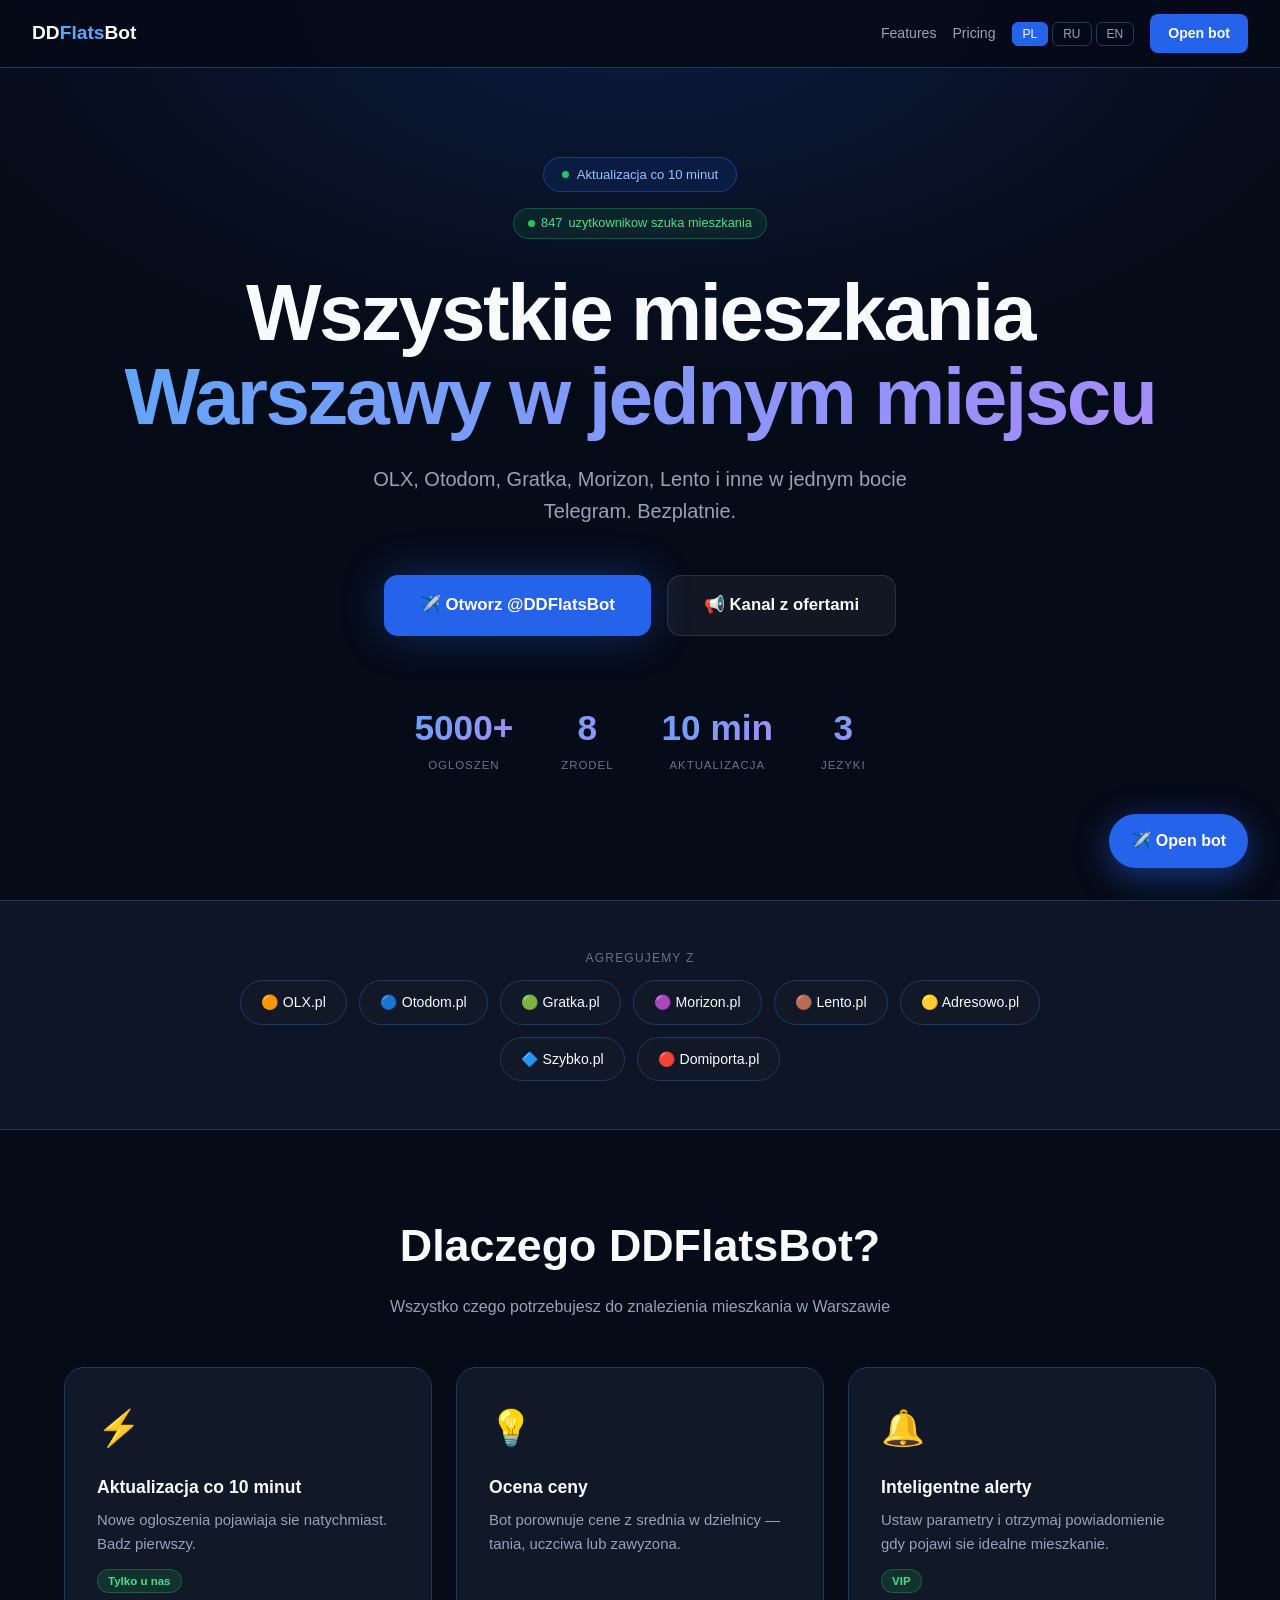
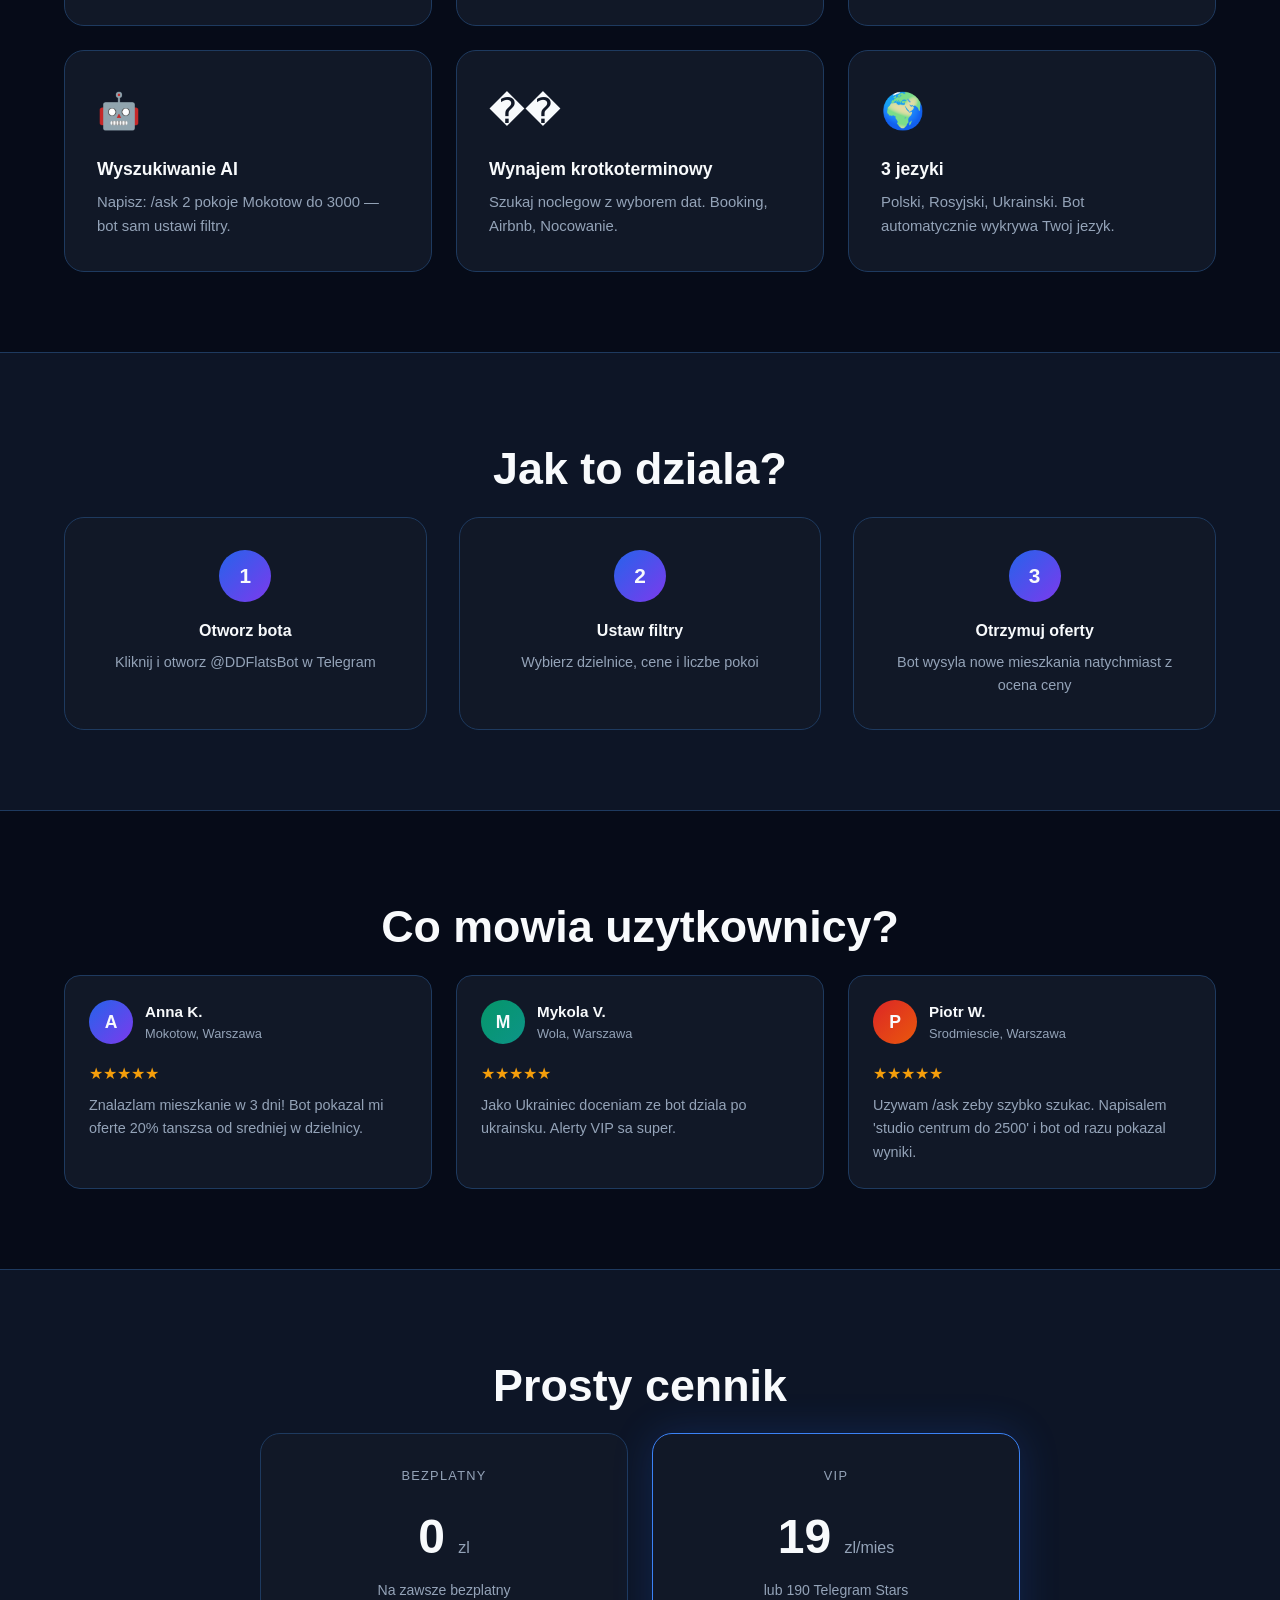
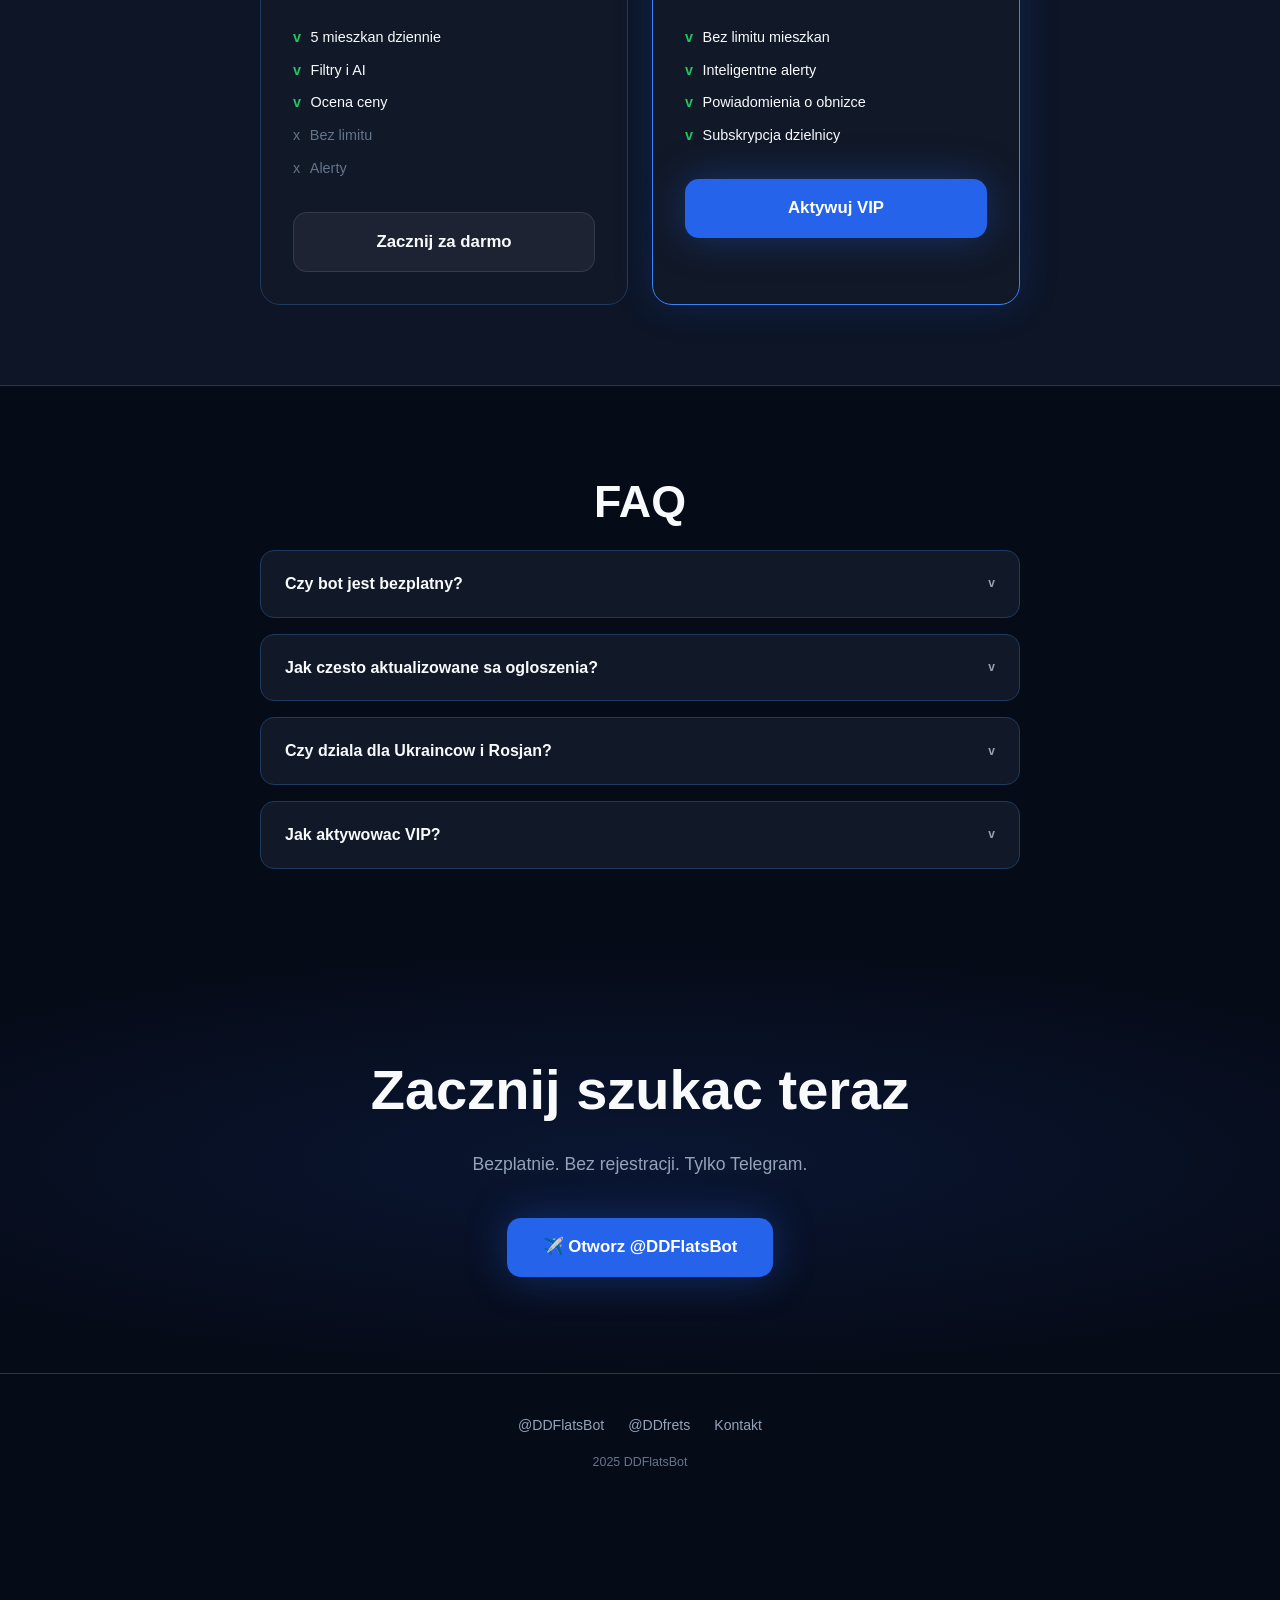
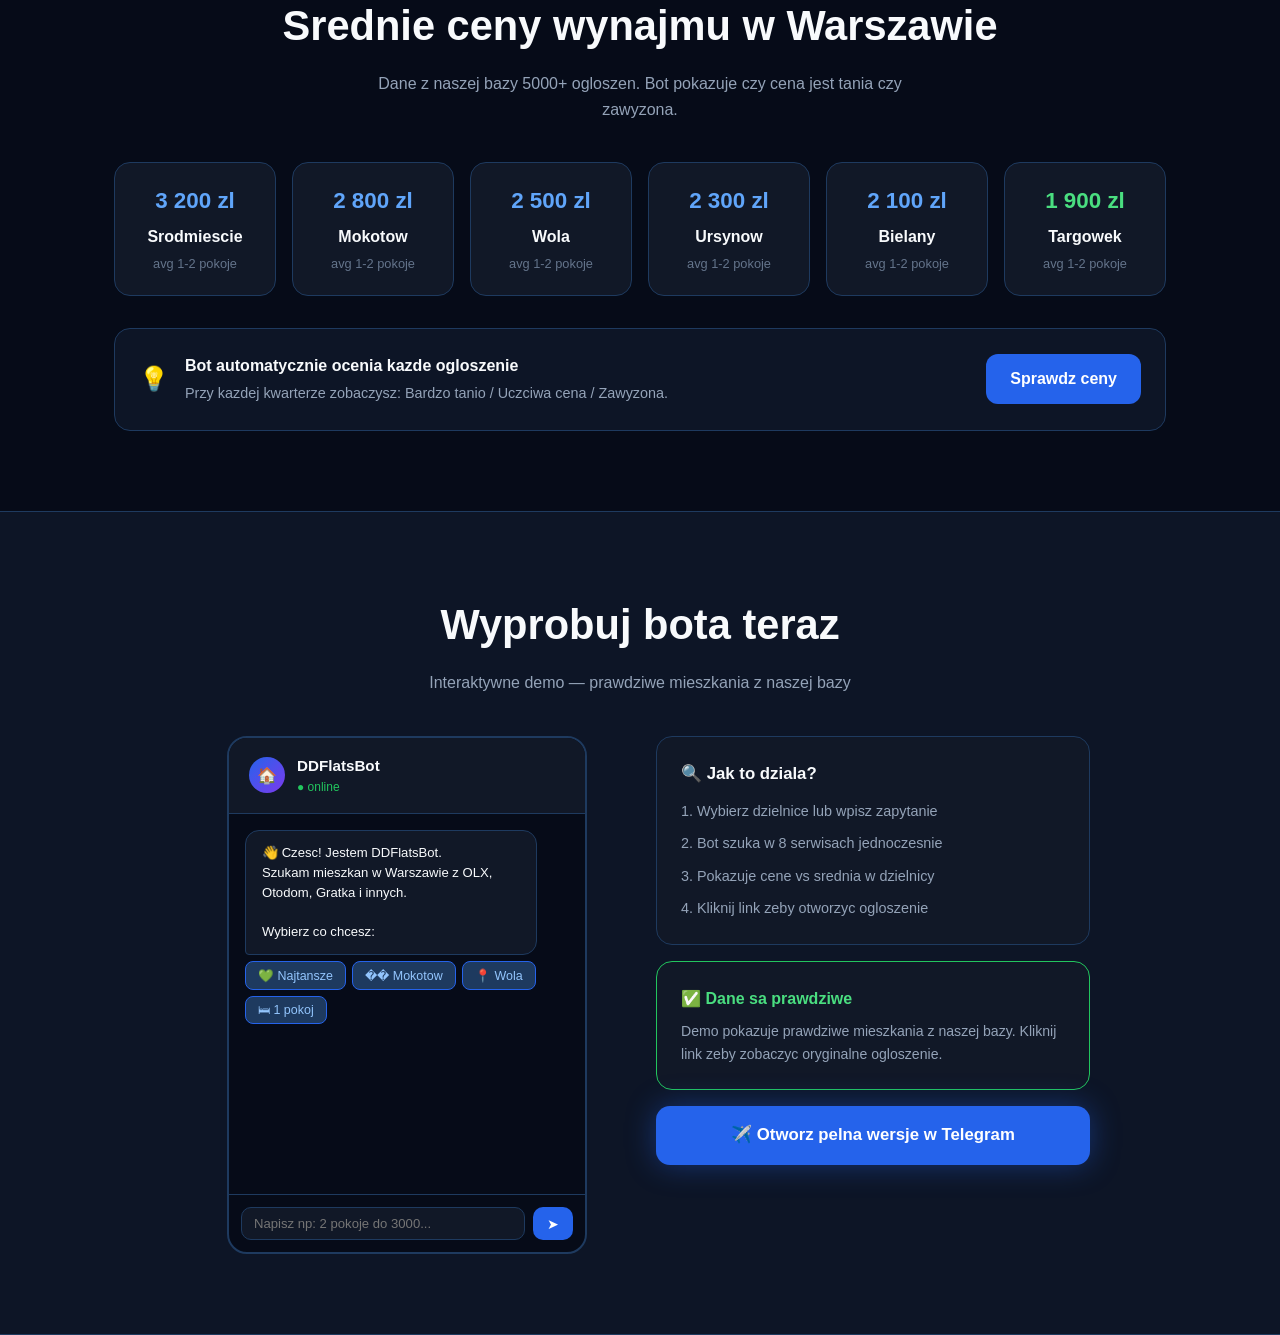
==== DDFlatsBot/landing/index.html @ 2e990206 "feat: interactive chat demo on landing, /api/apartments and /api/stats endpoints" ====
﻿<!DOCTYPE html><!-- v3 -->
<html lang="pl">
<head>
<meta charset="UTF-8">
<meta name="viewport" content="width=device-width,initial-scale=1">
<meta name="description" content="DDFlatsBot - bot Telegram do wynajmu mieszkan w Warszawie. OLX, Otodom, Gratka, Morizon. Aktualizacja co 10 minut.">
<title>DDFlatsBot - Mieszkania Warszawa</title>
<style>
*{margin:0;padding:0;box-sizing:border-box}
:root{--blue:#2563eb;--bg:#060b18;--bg2:#0d1526;--card:#111827;--border:#1e3a5f;--text:#f8fafc;--muted:#94a3b8;--green:#22c55e}
body{font-family:-apple-system,sans-serif;background:var(--bg);color:var(--text);line-height:1.6}
nav{position:fixed;top:0;left:0;right:0;z-index:100;padding:.9rem 2rem;display:flex;align-items:center;justify-content:space-between;background:rgba(6,11,24,.9);border-bottom:1px solid var(--border)}
.logo{font-size:1.2rem;font-weight:800;color:var(--text);text-decoration:none}
.logo em{color:#60a5fa;font-style:normal}
.nav-r{display:flex;align-items:center;gap:1rem}
.nav-r a{color:var(--muted);text-decoration:none;font-size:.88rem}
.nav-cta{background:var(--blue)!important;color:#fff!important;padding:8px 18px;border-radius:8px;font-weight:600!important}
.lsw{display:flex;gap:4px}
.lb{background:transparent;border:1px solid var(--border);color:var(--muted);padding:4px 10px;border-radius:6px;cursor:pointer;font-size:.75rem;font-family:inherit}
.lb.on{background:var(--blue);border-color:var(--blue);color:#fff}
.hero{min-height:100vh;display:flex;flex-direction:column;align-items:center;justify-content:center;text-align:center;padding:7rem 1.5rem 5rem;background:radial-gradient(ellipse 80% 60% at 50% 0%,rgba(37,99,235,.18),transparent 70%)}
.badge{display:inline-flex;align-items:center;gap:8px;background:rgba(37,99,235,.12);border:1px solid rgba(59,130,246,.3);color:#93c5fd;padding:6px 18px;border-radius:100px;font-size:.82rem;margin-bottom:1rem}
.ulive{display:inline-flex;align-items:center;gap:6px;background:rgba(34,197,94,.1);border:1px solid rgba(34,197,94,.3);color:#4ade80;padding:4px 14px;border-radius:100px;font-size:.8rem;margin-bottom:2rem}
.dot{width:7px;height:7px;background:var(--green);border-radius:50%;animation:blink 2s infinite}
@keyframes blink{0%,100%{opacity:1}50%{opacity:.3}}
h1{font-size:clamp(2.4rem,7vw,5rem);font-weight:900;line-height:1.05;letter-spacing:-.03em;margin-bottom:1.5rem}
.hl{background:linear-gradient(135deg,#60a5fa,#a78bfa);-webkit-background-clip:text;-webkit-text-fill-color:transparent;background-clip:text}
.hsub{font-size:clamp(1rem,2.5vw,1.25rem);color:var(--muted);max-width:580px;margin-bottom:3rem}
.btns{display:flex;gap:1rem;flex-wrap:wrap;justify-content:center;margin-bottom:4rem}
.bp{display:inline-flex;align-items:center;gap:10px;background:var(--blue);color:#fff;padding:16px 36px;border-radius:14px;font-size:1.05rem;font-weight:700;text-decoration:none;box-shadow:0 0 40px rgba(37,99,235,.35)}
.bs{display:inline-flex;align-items:center;gap:10px;background:rgba(255,255,255,.05);color:var(--text);padding:16px 36px;border-radius:14px;font-size:1.05rem;font-weight:600;text-decoration:none;border:1px solid rgba(255,255,255,.1)}
.stats{display:flex;gap:3rem;flex-wrap:wrap;justify-content:center}
.sn{font-size:2.2rem;font-weight:900;background:linear-gradient(135deg,#60a5fa,#a78bfa);-webkit-background-clip:text;-webkit-text-fill-color:transparent;background-clip:text;text-align:center}
.sl{font-size:.72rem;color:#64748b;text-transform:uppercase;letter-spacing:.08em;text-align:center}
.sources{padding:3rem 1.5rem;border-top:1px solid var(--border);border-bottom:1px solid var(--border);background:var(--bg2);text-align:center}
.src-row{display:flex;flex-wrap:wrap;gap:.75rem;justify-content:center;max-width:900px;margin:.75rem auto 0}
.src{background:var(--card);border:1px solid var(--border);padding:10px 20px;border-radius:100px;font-size:.88rem}
.sec{padding:5rem 1.5rem;max-width:1200px;margin:0 auto}
.sec-t{text-align:center;font-size:clamp(1.8rem,4vw,2.8rem);font-weight:800;margin-bottom:.75rem}
.sec-s{text-align:center;color:var(--muted);margin-bottom:3rem;max-width:560px;margin-left:auto;margin-right:auto}
.fg{display:grid;grid-template-columns:repeat(auto-fit,minmax(290px,1fr));gap:1.5rem}
.fc{background:var(--card);border:1px solid var(--border);border-radius:20px;padding:2rem;transition:all .3s}
.fc:hover{border-color:#3b82f6;transform:translateY(-4px)}
.fi{font-size:2.2rem;margin-bottom:1rem;display:block}
.ft{font-size:1.1rem;font-weight:700;margin-bottom:.5rem}
.fd{color:var(--muted);font-size:.93rem}
.fb{display:inline-block;background:rgba(34,197,94,.15);color:#4ade80;border:1px solid rgba(34,197,94,.3);padding:2px 10px;border-radius:100px;font-size:.72rem;font-weight:600;margin-top:.75rem}
.steps-g{display:grid;grid-template-columns:repeat(auto-fit,minmax(220px,1fr));gap:2rem}
.step{text-align:center;padding:2rem;background:var(--card);border:1px solid var(--border);border-radius:20px}
.stn{width:52px;height:52px;background:linear-gradient(135deg,#2563eb,#7c3aed);border-radius:50%;display:flex;align-items:center;justify-content:center;font-size:1.3rem;font-weight:800;margin:0 auto 1rem}
.stt{font-weight:700;margin-bottom:.5rem}
.std{color:var(--muted);font-size:.9rem}
.reviews{display:grid;grid-template-columns:repeat(auto-fit,minmax(280px,1fr));gap:1.5rem}
.rv{background:var(--card);border:1px solid var(--border);border-radius:16px;padding:1.5rem}
.rv-head{display:flex;align-items:center;gap:.75rem;margin-bottom:1rem}
.rv-av{width:44px;height:44px;border-radius:50%;display:flex;align-items:center;justify-content:center;font-size:1.1rem;font-weight:700;flex-shrink:0}
.rv-name{font-weight:600;font-size:.95rem}
.rv-loc{color:var(--muted);font-size:.8rem}
.rv-stars{color:#f59e0b;margin-bottom:.5rem}
.rv-text{color:var(--muted);font-size:.9rem;line-height:1.6}
.faq{display:flex;flex-direction:column;gap:1rem;max-width:760px;margin:0 auto}
.fq{background:var(--card);border:1px solid var(--border);border-radius:14px;overflow:hidden}
.fq-q{padding:1.25rem 1.5rem;font-weight:600;cursor:pointer;display:flex;justify-content:space-between;align-items:center}
.fq-a{padding:0 1.5rem;max-height:0;overflow:hidden;transition:all .3s;color:var(--muted);font-size:.93rem;line-height:1.6}
.fq-a.open{padding:0 1.5rem 1.25rem;max-height:300px}
.fq-icon{transition:transform .3s;font-size:.75rem;color:var(--muted)}
.fq-icon.open{transform:rotate(180deg)}
.price-g{display:grid;grid-template-columns:repeat(auto-fit,minmax(280px,1fr));gap:1.5rem;max-width:760px;margin:0 auto}
.pc{background:var(--card);border:1px solid var(--border);border-radius:20px;padding:2rem;text-align:center}
.pc.hot{border-color:#3b82f6;box-shadow:0 0 40px rgba(37,99,235,.2)}
.pc-name{font-size:.8rem;text-transform:uppercase;letter-spacing:.1em;color:var(--muted);margin-bottom:.75rem}
.pc-val{font-size:3rem;font-weight:900;margin-bottom:.25rem}
.pc-val small{font-size:1rem;font-weight:400;color:var(--muted)}
.pc-desc{color:var(--muted);font-size:.88rem;margin-bottom:1.5rem}
.pc-list{list-style:none;text-align:left;display:flex;flex-direction:column;gap:.6rem;margin-bottom:2rem}
.pc-list li{display:flex;align-items:center;gap:.6rem;font-size:.9rem}
.pc-list li.y::before{content:"v";color:var(--green);font-weight:700}
.pc-list li.n{color:#64748b}
.pc-list li.n::before{content:"x";color:#64748b}
.cta-sec{text-align:center;padding:6rem 1.5rem;background:radial-gradient(ellipse 70% 50% at 50% 50%,rgba(37,99,235,.12),transparent)}
.cta-sec h2{font-size:clamp(2rem,5vw,3.5rem);font-weight:900;margin-bottom:1rem}
.cta-sec p{color:var(--muted);font-size:1.1rem;margin-bottom:2.5rem}
footer{border-top:1px solid var(--border);padding:2.5rem 1.5rem;text-align:center}
.foot-links{display:flex;gap:1.5rem;justify-content:center;flex-wrap:wrap;margin-bottom:1rem}
.foot-links a{color:var(--muted);text-decoration:none;font-size:.88rem}
.foot-copy{color:#64748b;font-size:.78rem}
.dark-sec{background:var(--bg2);border-top:1px solid var(--border);border-bottom:1px solid var(--border)}
.float-btn{position:fixed;bottom:2rem;right:2rem;z-index:200;background:var(--blue);color:#fff;padding:14px 22px;border-radius:100px;font-weight:700;text-decoration:none;display:flex;align-items:center;gap:8px;box-shadow:0 8px 32px rgba(37,99,235,.5)}
@media(max-width:768px){.nav-r .hm{display:none}.btns{flex-direction:column;align-items:center}.bp,.bs{width:100%;max-width:320px;justify-content:center}.stats{gap:1.5rem}.sec{padding:4rem 1rem}}
</style>
</head>
<body>
<a href="https://t.me/DDFlatsBot" target="_blank" class="float-btn">✈️ Open bot</a>
<nav>
  <a href="#" class="logo">DD<em>Flats</em>Bot</a>
  <div class="nav-r">
    <a href="#features" class="hm">Features</a>
    <a href="#pricing" class="hm">Pricing</a>
    <div class="lsw">
      <button class="lb on" onclick="setLang('pl',this)">PL</button>
      <button class="lb" onclick="setLang('ru',this)">RU</button>
      <button class="lb" onclick="setLang('en',this)">EN</button>
    </div>
    <a href="https://t.me/DDFlatsBot" target="_blank" class="nav-cta">Open bot</a>
  </div>
</nav>
<section class="hero">
  <div class="badge"><span class="dot"></span> Aktualizacja co 10 minut</div>
  <div class="ulive"><span class="dot"></span><span id="uc">847</span> uzytkownikow szuka mieszkania</div>
  <h1>Wszystkie mieszkania<br><span class="hl">Warszawy w jednym miejscu</span></h1>
  <p class="hsub">OLX, Otodom, Gratka, Morizon, Lento i inne w jednym bocie Telegram. Bezplatnie.</p>
  <div class="btns">
    <a href="https://t.me/DDFlatsBot" target="_blank" class="bp">✈️ Otworz @DDFlatsBot</a>
    <a href="https://t.me/DDfrets" target="_blank" class="bs">📢 Kanal z ofertami</a>
  </div>
  <div class="stats">
    <div class="stat"><div class="sn" id="ac">5000+</div><div class="sl">Ogloszen</div></div>
    <div class="stat"><div class="sn">8</div><div class="sl">Zrodel</div></div>
    <div class="stat"><div class="sn">10 min</div><div class="sl">Aktualizacja</div></div>
    <div class="stat"><div class="sn">3</div><div class="sl">Jezyki</div></div>
  </div>
</section>
<div class="sources">
  <p style="color:#64748b;font-size:.75rem;text-transform:uppercase;letter-spacing:.1em">Agregujemy z</p>
  <div class="src-row">
    <span class="src">🟠 OLX.pl</span><span class="src">🔵 Otodom.pl</span><span class="src">🟢 Gratka.pl</span><span class="src">🟣 Morizon.pl</span><span class="src">🟤 Lento.pl</span><span class="src">🟡 Adresowo.pl</span><span class="src">🔷 Szybko.pl</span><span class="src">🔴 Domiporta.pl</span>
  </div>
</div>
<div id="features" class="sec">
  <h2 class="sec-t">Dlaczego DDFlatsBot?</h2>
  <p class="sec-s">Wszystko czego potrzebujesz do znalezienia mieszkania w Warszawie</p>
  <div class="fg">
    <div class="fc"><span class="fi">⚡</span><div class="ft">Aktualizacja co 10 minut</div><div class="fd">Nowe ogloszenia pojawiaja sie natychmiast. Badz pierwszy.</div><span class="fb">Tylko u nas</span></div>
    <div class="fc"><span class="fi">💡</span><div class="ft">Ocena ceny</div><div class="fd">Bot porownuje cene z srednia w dzielnicy — tania, uczciwa lub zawyzona.</div></div>
    <div class="fc"><span class="fi">🔔</span><div class="ft">Inteligentne alerty</div><div class="fd">Ustaw parametry i otrzymaj powiadomienie gdy pojawi sie idealne mieszkanie.</div><span class="fb">VIP</span></div>
    <div class="fc"><span class="fi">🤖</span><div class="ft">Wyszukiwanie AI</div><div class="fd">Napisz: /ask 2 pokoje Mokotow do 3000 — bot sam ustawi filtry.</div></div>
    <div class="fc"><span class="fi">��</span><div class="ft">Wynajem krotkoterminowy</div><div class="fd">Szukaj noclegow z wyborem dat. Booking, Airbnb, Nocowanie.</div></div>
    <div class="fc"><span class="fi">🌍</span><div class="ft">3 jezyki</div><div class="fd">Polski, Rosyjski, Ukrainski. Bot automatycznie wykrywa Twoj jezyk.</div></div>
  </div>
</div>
<div class="dark-sec">
  <div class="sec">
    <h2 class="sec-t">Jak to dziala?</h2>
    <div class="steps-g">
      <div class="step"><div class="stn">1</div><div class="stt">Otworz bota</div><div class="std">Kliknij i otworz @DDFlatsBot w Telegram</div></div>
      <div class="step"><div class="stn">2</div><div class="stt">Ustaw filtry</div><div class="std">Wybierz dzielnice, cene i liczbe pokoi</div></div>
      <div class="step"><div class="stn">3</div><div class="stt">Otrzymuj oferty</div><div class="std">Bot wysyla nowe mieszkania natychmiast z ocena ceny</div></div>
    </div>
  </div>
</div>
<div class="sec">
  <h2 class="sec-t">Co mowia uzytkownicy?</h2>
  <div class="reviews">
    <div class="rv"><div class="rv-head"><div class="rv-av" style="background:linear-gradient(135deg,#2563eb,#7c3aed)">A</div><div><div class="rv-name">Anna K.</div><div class="rv-loc">Mokotow, Warszawa</div></div></div><div class="rv-stars">★★★★★</div><div class="rv-text">Znalazlam mieszkanie w 3 dni! Bot pokazal mi oferte 20% tanszsa od sredniej w dzielnicy.</div></div>
    <div class="rv"><div class="rv-head"><div class="rv-av" style="background:linear-gradient(135deg,#059669,#0d9488)">M</div><div><div class="rv-name">Mykola V.</div><div class="rv-loc">Wola, Warszawa</div></div></div><div class="rv-stars">★★★★★</div><div class="rv-text">Jako Ukrainiec doceniam ze bot dziala po ukrainsku. Alerty VIP sa super.</div></div>
    <div class="rv"><div class="rv-head"><div class="rv-av" style="background:linear-gradient(135deg,#dc2626,#ea580c)">P</div><div><div class="rv-name">Piotr W.</div><div class="rv-loc">Srodmiescie, Warszawa</div></div></div><div class="rv-stars">★★★★★</div><div class="rv-text">Uzywam /ask zeby szybko szukac. Napisalem 'studio centrum do 2500' i bot od razu pokazal wyniki.</div></div>
  </div>
</div>
<div id="pricing" class="dark-sec">
  <div class="sec">
    <h2 class="sec-t">Prosty cennik</h2>
    <div class="price-g">
      <div class="pc"><div class="pc-name">Bezplatny</div><div class="pc-val">0 <small>zl</small></div><div class="pc-desc">Na zawsze bezplatny</div><ul class="pc-list"><li class="y">5 mieszkan dziennie</li><li class="y">Filtry i AI</li><li class="y">Ocena ceny</li><li class="n">Bez limitu</li><li class="n">Alerty</li></ul><a href="https://t.me/DDFlatsBot" target="_blank" class="bs" style="display:flex;justify-content:center">Zacznij za darmo</a></div>
      <div class="pc hot"><div class="pc-name">VIP</div><div class="pc-val">19 <small>zl/mies</small></div><div class="pc-desc">lub 190 Telegram Stars</div><ul class="pc-list"><li class="y">Bez limitu mieszkan</li><li class="y">Inteligentne alerty</li><li class="y">Powiadomienia o obnizce</li><li class="y">Subskrypcja dzielnicy</li></ul><a href="https://t.me/DDFlatsBot" target="_blank" class="bp" style="display:flex;justify-content:center">Aktywuj VIP</a></div>
    </div>
  </div>
</div>
<div class="sec">
  <h2 class="sec-t">FAQ</h2>
  <div class="faq">
    <div class="fq"><div class="fq-q" onclick="toggleFaq(this)"><span>Czy bot jest bezplatny?</span><span class="fq-icon">v</span></div><div class="fq-a">Tak! Podstawowa wersja jest calkowicie bezplatna — 5 mieszkan dziennie, filtry, AI i ocena ceny.</div></div>
    <div class="fq"><div class="fq-q" onclick="toggleFaq(this)"><span>Jak czesto aktualizowane sa ogloszenia?</span><span class="fq-icon">v</span></div><div class="fq-a">Bot parsuje OLX, Otodom, Gratka, Morizon i inne co 10 minut.</div></div>
    <div class="fq"><div class="fq-q" onclick="toggleFaq(this)"><span>Czy dziala dla Ukraincow i Rosjan?</span><span class="fq-icon">v</span></div><div class="fq-a">Tak! Bot dziala w 3 jezykach: polskim, rosyjskim i ukrainskim.</div></div>
    <div class="fq"><div class="fq-q" onclick="toggleFaq(this)"><span>Jak aktywowac VIP?</span><span class="fq-icon">v</span></div><div class="fq-a">W bocie wpisz /vip. Mozna zaplacic przez Telegram Stars (190 XTR) lub Revolut @d_yaromenka.</div></div>
  </div>
</div>
<div class="cta-sec">
  <h2>Zacznij szukac teraz</h2>
  <p>Bezplatnie. Bez rejestracji. Tylko Telegram.</p>
  <a href="https://t.me/DDFlatsBot" target="_blank" class="bp" style="display:inline-flex">✈️ Otworz @DDFlatsBot</a>
</div>
<footer>
  <div class="foot-links">
    <a href="https://t.me/DDFlatsBot" target="_blank">@DDFlatsBot</a>
    <a href="https://t.me/DDfrets" target="_blank">@DDfrets</a>
    <a href="https://t.me/D_ANIEL0507" target="_blank">Kontakt</a>
  </div>
  <div class="foot-copy">2025 DDFlatsBot</div>
</footer>
<script>
function setLang(l,b){document.querySelectorAll('[data-'+l+']').forEach(function(e){e.textContent=e.getAttribute('data-'+l)});document.querySelectorAll('.lb').forEach(function(x){x.classList.remove('on')});b.classList.add('on')}
function toggleFaq(q){var a=q.nextElementSibling;a.classList.toggle('open');q.querySelector('.fq-icon').classList.toggle('open')}
var uc=847;setInterval(function(){uc+=Math.floor(Math.random()*3)-1;if(uc<800)uc=800;document.getElementById('uc').textContent=uc},4000);
var ac=5000;setInterval(function(){ac+=Math.floor(Math.random()*3);document.getElementById('ac').textContent=ac+'+'},8000);
</script>
<div id="prices" style="padding:5rem 1.5rem;max-width:1100px;margin:0 auto"><h2 style="text-align:center;font-size:clamp(1.8rem,4vw,2.6rem);font-weight:800;margin-bottom:.75rem">Srednie ceny wynajmu w Warszawie</h2><p style="text-align:center;color:#94a3b8;margin-bottom:2.5rem;max-width:560px;margin-left:auto;margin-right:auto">Dane z naszej bazy 5000+ ogloszen. Bot pokazuje czy cena jest tania czy zawyzona.</p><div style="display:grid;grid-template-columns:repeat(auto-fit,minmax(160px,1fr));gap:1rem;margin-bottom:2rem"><div style="background:#111827;border:1px solid #1e3a5f;border-radius:16px;padding:1.25rem;text-align:center"><div style="font-size:1.4rem;font-weight:900;color:#60a5fa">3 200 zl</div><div style="font-weight:700;margin:.3rem 0">Srodmiescie</div><div style="color:#64748b;font-size:.8rem">avg 1-2 pokoje</div></div><div style="background:#111827;border:1px solid #1e3a5f;border-radius:16px;padding:1.25rem;text-align:center"><div style="font-size:1.4rem;font-weight:900;color:#60a5fa">2 800 zl</div><div style="font-weight:700;margin:.3rem 0">Mokotow</div><div style="color:#64748b;font-size:.8rem">avg 1-2 pokoje</div></div><div style="background:#111827;border:1px solid #1e3a5f;border-radius:16px;padding:1.25rem;text-align:center"><div style="font-size:1.4rem;font-weight:900;color:#60a5fa">2 500 zl</div><div style="font-weight:700;margin:.3rem 0">Wola</div><div style="color:#64748b;font-size:.8rem">avg 1-2 pokoje</div></div><div style="background:#111827;border:1px solid #1e3a5f;border-radius:16px;padding:1.25rem;text-align:center"><div style="font-size:1.4rem;font-weight:900;color:#60a5fa">2 300 zl</div><div style="font-weight:700;margin:.3rem 0">Ursynow</div><div style="color:#64748b;font-size:.8rem">avg 1-2 pokoje</div></div><div style="background:#111827;border:1px solid #1e3a5f;border-radius:16px;padding:1.25rem;text-align:center"><div style="font-size:1.4rem;font-weight:900;color:#60a5fa">2 100 zl</div><div style="font-weight:700;margin:.3rem 0">Bielany</div><div style="color:#64748b;font-size:.8rem">avg 1-2 pokoje</div></div><div style="background:#111827;border:1px solid #1e3a5f;border-radius:16px;padding:1.25rem;text-align:center"><div style="font-size:1.4rem;font-weight:900;color:#4ade80">1 900 zl</div><div style="font-weight:700;margin:.3rem 0">Targowek</div><div style="color:#64748b;font-size:.8rem">avg 1-2 pokoje</div></div></div><div style="background:#0d1526;border:1px solid #1e3a5f;border-radius:16px;padding:1.5rem;display:flex;align-items:center;gap:1rem;flex-wrap:wrap"><span style="font-size:1.5rem">💡</span><div><div style="font-weight:600;margin-bottom:.25rem">Bot automatycznie ocenia kazde ogloszenie</div><div style="color:#94a3b8;font-size:.9rem">Przy kazdej kwarterze zobaczysz: Bardzo tanio / Uczciwa cena / Zawyzona.</div></div><a href="https://t.me/DDFlatsBot" target="_blank" style="display:inline-flex;align-items:center;gap:10px;background:#2563eb;color:#fff;padding:12px 24px;border-radius:12px;font-weight:700;text-decoration:none;margin-left:auto;white-space:nowrap">Sprawdz ceny</a></div></div><div style="background:#0d1526;border-top:1px solid #1e3a5f;border-bottom:1px solid #1e3a5f;padding:5rem 1.5rem" id="demo">
<div style="max-width:900px;margin:0 auto">
<h2 style="text-align:center;font-size:clamp(1.8rem,4vw,2.6rem);font-weight:800;margin-bottom:.75rem">Wyprobuj bota teraz</h2>
<p style="text-align:center;color:#94a3b8;margin-bottom:2.5rem">Interaktywne demo — prawdziwe mieszkania z naszej bazy</p>
<div style="display:grid;grid-template-columns:1fr 1fr;gap:2rem;align-items:start">
<div style="background:#060b18;border:2px solid #1e3a5f;border-radius:20px;overflow:hidden;max-width:360px;margin:0 auto">
<div style="background:#111827;padding:1rem 1.25rem;display:flex;align-items:center;gap:.75rem;border-bottom:1px solid #1e3a5f">
<div style="width:36px;height:36px;background:linear-gradient(135deg,#2563eb,#7c3aed);border-radius:50%;display:flex;align-items:center;justify-content:center;font-size:1rem">🏠</div>
<div><div style="font-weight:700;font-size:.95rem">DDFlatsBot</div><div style="color:#22c55e;font-size:.75rem">● online</div></div>
</div>
<div id="chat-messages" style="padding:1rem;height:380px;overflow-y:auto;display:flex;flex-direction:column;gap:.75rem">
<div class="bot-msg"><div style="background:#111827;border:1px solid #1e3a5f;border-radius:14px 14px 14px 4px;padding:.75rem 1rem;font-size:.82rem;line-height:1.5;max-width:90%">👋 Czesc! Jestem DDFlatsBot.<br>Szukam mieszkan w Warszawie z OLX, Otodom, Gratka i innych.<br><br>Wybierz co chcesz:</div>
<div style="display:flex;flex-wrap:wrap;gap:.4rem;margin-top:.4rem">
<button onclick="chatSearch('cheap')" style="background:#1e3a5f;border:1px solid #2563eb;color:#93c5fd;padding:6px 12px;border-radius:8px;cursor:pointer;font-size:.78rem;font-family:inherit">💚 Najtansze</button>
<button onclick="chatSearch('mokotow')" style="background:#1e3a5f;border:1px solid #2563eb;color:#93c5fd;padding:6px 12px;border-radius:8px;cursor:pointer;font-size:.78rem;font-family:inherit">�� Mokotow</button>
<button onclick="chatSearch('wola')" style="background:#1e3a5f;border:1px solid #2563eb;color:#93c5fd;padding:6px 12px;border-radius:8px;cursor:pointer;font-size:.78rem;font-family:inherit">📍 Wola</button>
<button onclick="chatSearch('1room')" style="background:#1e3a5f;border:1px solid #2563eb;color:#93c5fd;padding:6px 12px;border-radius:8px;cursor:pointer;font-size:.78rem;font-family:inherit">🛏 1 pokoj</button>
</div></div>
</div>
<div id="chat-input-area" style="padding:.75rem;border-top:1px solid #1e3a5f;display:flex;gap:.5rem">
<input id="chat-input" type="text" placeholder="Napisz np: 2 pokoje do 3000..." style="flex:1;background:#111827;border:1px solid #1e3a5f;color:#f8fafc;padding:8px 12px;border-radius:10px;font-size:.82rem;font-family:inherit;outline:none" onkeydown="if(event.key==='Enter')chatSend()">
<button onclick="chatSend()" style="background:#2563eb;color:#fff;border:none;padding:8px 14px;border-radius:10px;cursor:pointer;font-size:.9rem">➤</button>
</div>
</div>
<div style="display:flex;flex-direction:column;gap:1rem">
<div style="background:#111827;border:1px solid #1e3a5f;border-radius:16px;padding:1.5rem">
<div style="font-weight:700;margin-bottom:.75rem;font-size:1.05rem">🔍 Jak to dziala?</div>
<div style="display:flex;flex-direction:column;gap:.6rem;color:#94a3b8;font-size:.9rem">
<div>1. Wybierz dzielnice lub wpisz zapytanie</div>
<div>2. Bot szuka w 8 serwisach jednoczesnie</div>
<div>3. Pokazuje cene vs srednia w dzielnicy</div>
<div>4. Kliknij link zeby otworzyc ogloszenie</div>
</div>
</div>
<div style="background:#111827;border:1px solid #22c55e;border-radius:16px;padding:1.5rem">
<div style="font-weight:700;margin-bottom:.5rem;color:#4ade80">✅ Dane sa prawdziwe</div>
<div style="color:#94a3b8;font-size:.88rem">Demo pokazuje prawdziwe mieszkania z naszej bazy. Kliknij link zeby zobaczyc oryginalne ogloszenie.</div>
</div>
<a href="https://t.me/DDFlatsBot" target="_blank" style="display:flex;align-items:center;justify-content:center;gap:10px;background:#2563eb;color:#fff;padding:16px;border-radius:14px;font-weight:700;text-decoration:none;font-size:1.05rem;box-shadow:0 0 30px rgba(37,99,235,.4)">✈️ Otworz pelna wersje w Telegram</a>
</div>
</div>
</div>
</div>
<script>
var API = 'https://ddflatsbot.onrender.com/api/apartments';
var DEMO_APTS = [
  {title:'Mieszkanie 2 pokoje, Mokotow',price:2400,district:'Mokotow',rooms:2,area:48,source:'OLX',link:'https://t.me/DDFlatsBot',image:''},
  {title:'Kawalerka, Wola centrum',price:1900,district:'Wola',rooms:1,area:28,source:'Otodom',link:'https://t.me/DDFlatsBot',image:''},
  {title:'3 pokoje, Ursynow',price:3100,district:'Ursynow',rooms:3,area:65,source:'Gratka',link:'https://t.me/DDFlatsBot',image:''},
  {title:'Studio, Bielany',price:1700,district:'Bielany',rooms:1,area:22,source:'Morizon',link:'https://t.me/DDFlatsBot',image:''},
  {title:'2 pokoje, Praga-Poludnie',price:2100,district:'Praga',rooms:2,area:42,source:'OLX',link:'https://t.me/DDFlatsBot',image:''},
];
var AVGS = {Mokotow:2800,Wola:2500,Ursynow:2300,Bielany:2100,Praga:2000,Srodmiescie:3200};
function addMsg(html,isUser){
  var d=document.getElementById('chat-messages');
  var w=document.createElement('div');
  w.style.cssText=isUser?'display:flex;justify-content:flex-end':'';
  var b=document.createElement('div');
  b.style.cssText=isUser?'background:#2563eb;border-radius:14px 14px 4px 14px;padding:.75rem 1rem;font-size:.82rem;line-height:1.5;max-width:80%':'background:#111827;border:1px solid #1e3a5f;border-radius:14px 14px 14px 4px;padding:.75rem 1rem;font-size:.82rem;line-height:1.5;max-width:92%';
  b.innerHTML=html;
  w.appendChild(b);
  d.appendChild(w);
  d.scrollTop=d.scrollHeight;
}
function addTyping(){
  var d=document.getElementById('chat-messages');
  var w=document.createElement('div');
  w.id='typing';
  w.innerHTML='<div style="background:#111827;border:1px solid #1e3a5f;border-radius:14px;padding:.75rem 1rem;font-size:.82rem;color:#94a3b8">⏳ Szukam...</div>';
  d.appendChild(w);
  d.scrollTop=d.scrollHeight;
}
function removeTyping(){var t=document.getElementById('typing');if(t)t.remove();}
function priceTag(price,district){
  var avg=AVGS[district]||2500;
  var diff=Math.round((price-avg)/avg*100);
  if(diff<=-15)return '<span style="color:#4ade80;font-weight:700">🟢 Bardzo tanio ('+diff+'%)</span>';
  if(diff<=-5)return '<span style="color:#facc15">🟡 Ponizej sredniej ('+diff+'%)</span>';
  if(diff<=10)return '<span style="color:#94a3b8">✅ Uczciwa cena</span>';
  return '<span style="color:#f87171">🔴 Zawyzona (+'+diff+'%)</span>';
}
function showApts(apts){
  removeTyping();
  if(!apts||!apts.length){addMsg('😔 Nie znaleziono mieszkan. Sprobuj inne filtry.');return;}
  addMsg('🏠 <b>Znalazlem '+apts.length+' mieszkan:</b>');
  apts.slice(0,3).forEach(function(a){
    var rooms=a.rooms?a.rooms+' pok. · ':'';
    var area=a.area?a.area+' m² · ':'';
    addMsg(
      '<b>'+a.title.substring(0,50)+'</b><br>'+
      '💰 <b style="color:#60a5fa">'+a.price+' zl/mies</b><br>'+
      '�� '+a.district+' · '+rooms+area+'<span style="color:#94a3b8">'+a.source+'</span><br>'+
      priceTag(a.price,a.district)+'<br>'+
      '<a href="'+a.link+'" target="_blank" style="color:#60a5fa">🔗 Otworz ogloszenie</a>'
    );
  });
  addMsg('➡️ <a href="https://t.me/DDFlatsBot" target="_blank" style="color:#60a5fa">Wiecej w Telegram →</a>');
}
function chatSearch(type){
  var labels={cheap:'💚 Najtansze',mokotow:'📍 Mokotow',wola:'📍 Wola','1room':'🛏 1 pokoj'};
  addMsg(labels[type]||type,true);
  addTyping();
  var params={cheap:'price_max=2500&limit=3',mokotow:'district=Mokotow&limit=3',wola:'district=Wola&limit=3','1room':'rooms=1&limit=3'};
  fetch(API+'?'+params[type])
    .then(function(r){return r.json()})
    .then(function(data){showApts(data.length?data:DEMO_APTS.filter(function(a){return type==='cheap'?a.price<2500:type==='1room'?a.rooms===1:a.district.toLowerCase().includes(type)}))})
    .catch(function(){showApts(DEMO_APTS.slice(0,3))});
}
function chatSend(){
  var inp=document.getElementById('chat-input');
  var q=inp.value.trim();
  if(!q)return;
  addMsg(q,true);
  inp.value='';
  addTyping();
  var params='limit=3';
  var ql=q.toLowerCase();
  if(ql.includes('mokotow'))params+='&district=Mokotow';
  else if(ql.includes('wola'))params+='&district=Wola';
  else if(ql.includes('ursynow'))params+='&district=Ursynow';
  var pm=q.match(/\d{3,5}/);
  if(pm)params+='&price_max='+pm[0];
  var rm=q.match(/(\d)\s*pok/);
  if(rm)params+='&rooms='+rm[1];
  fetch(API+'?'+params)
    .then(function(r){return r.json()})
    .then(function(data){showApts(data.length?data:DEMO_APTS.slice(0,3))})
    .catch(function(){showApts(DEMO_APTS.slice(0,3))});
}
</script></body>
</html>
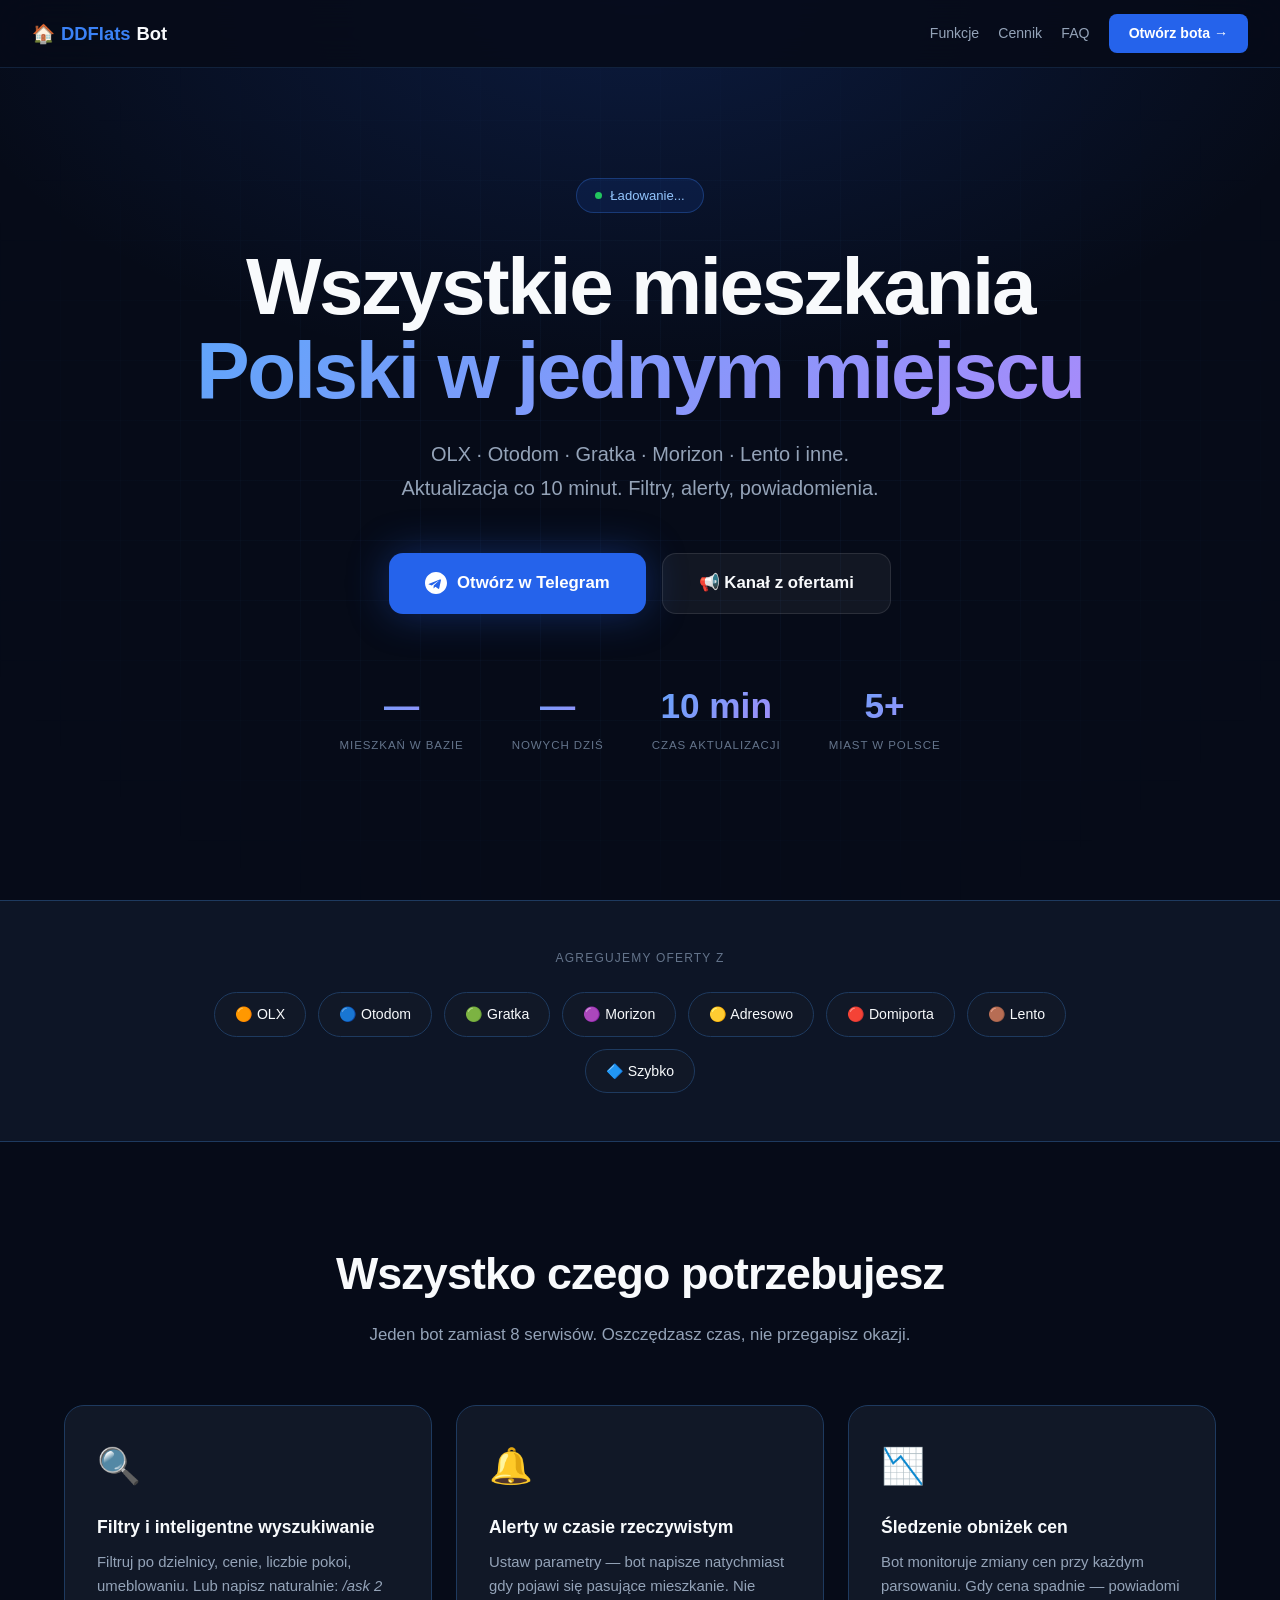
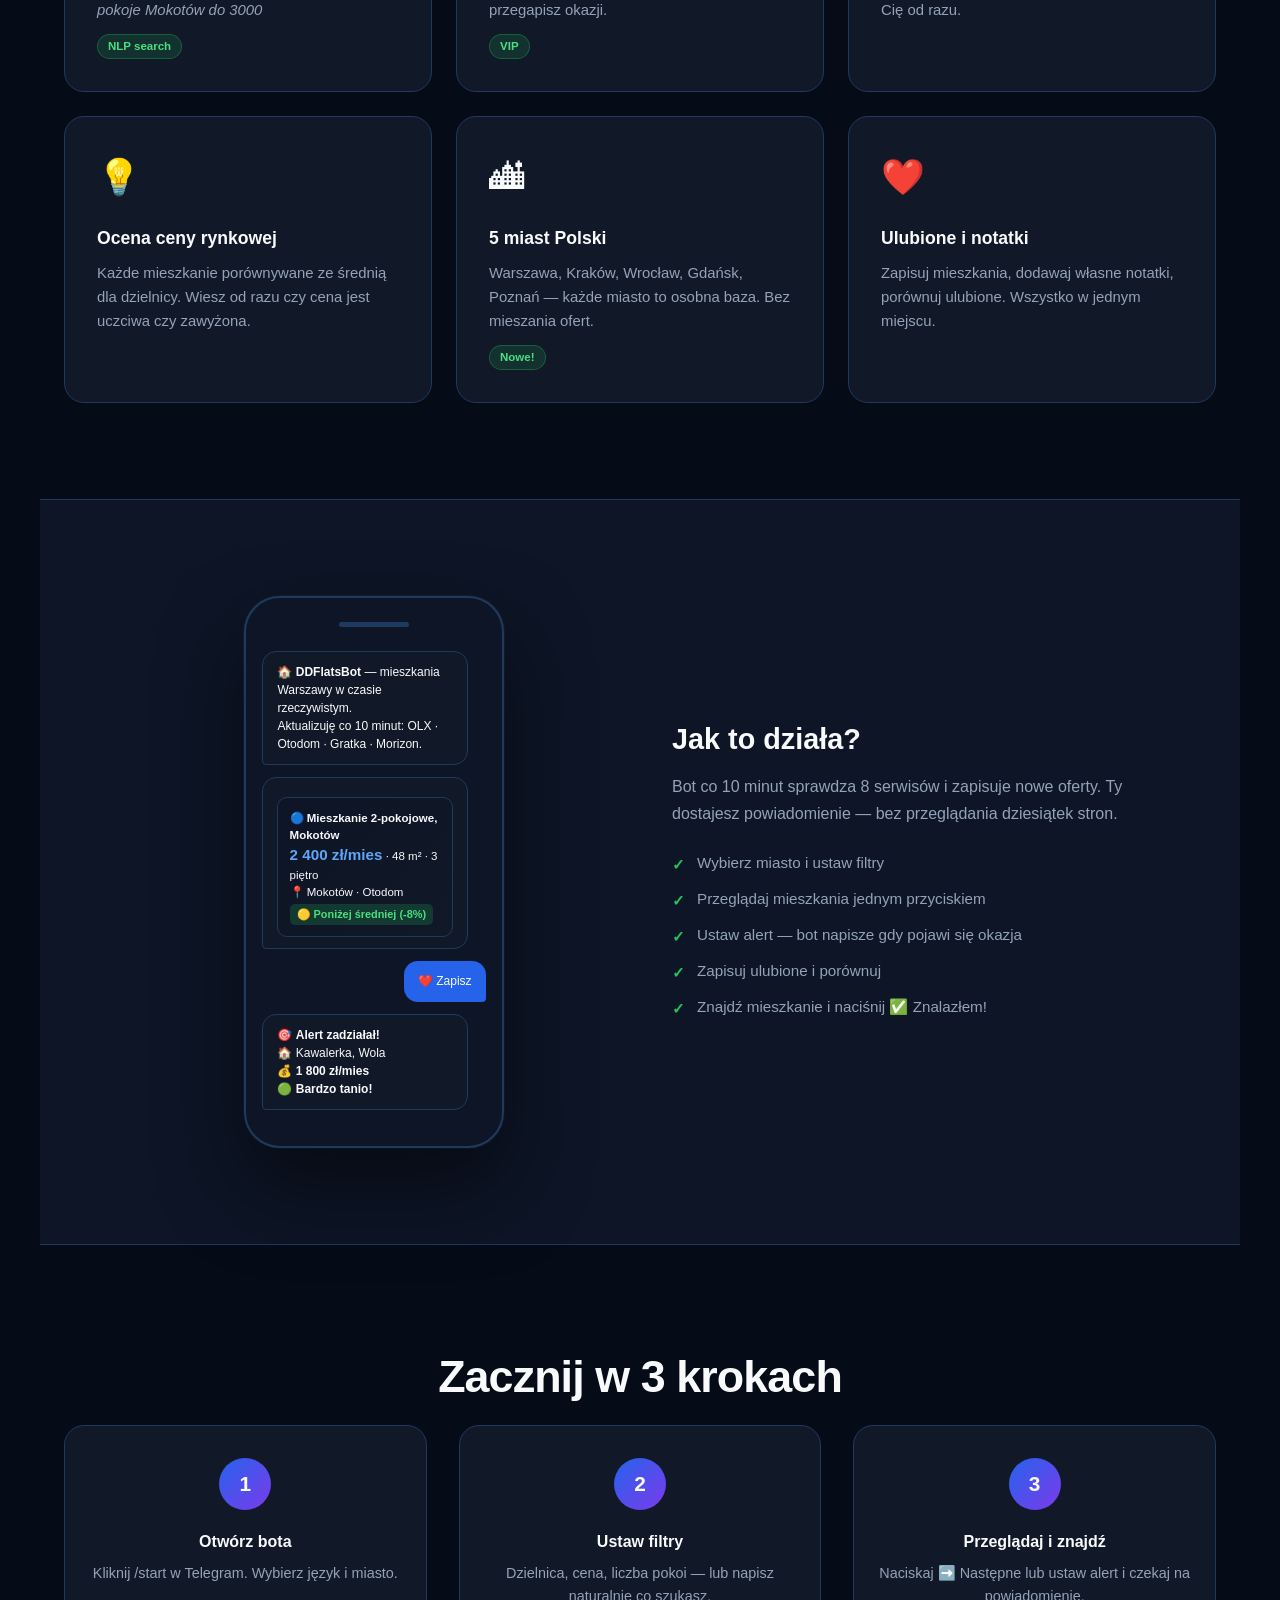
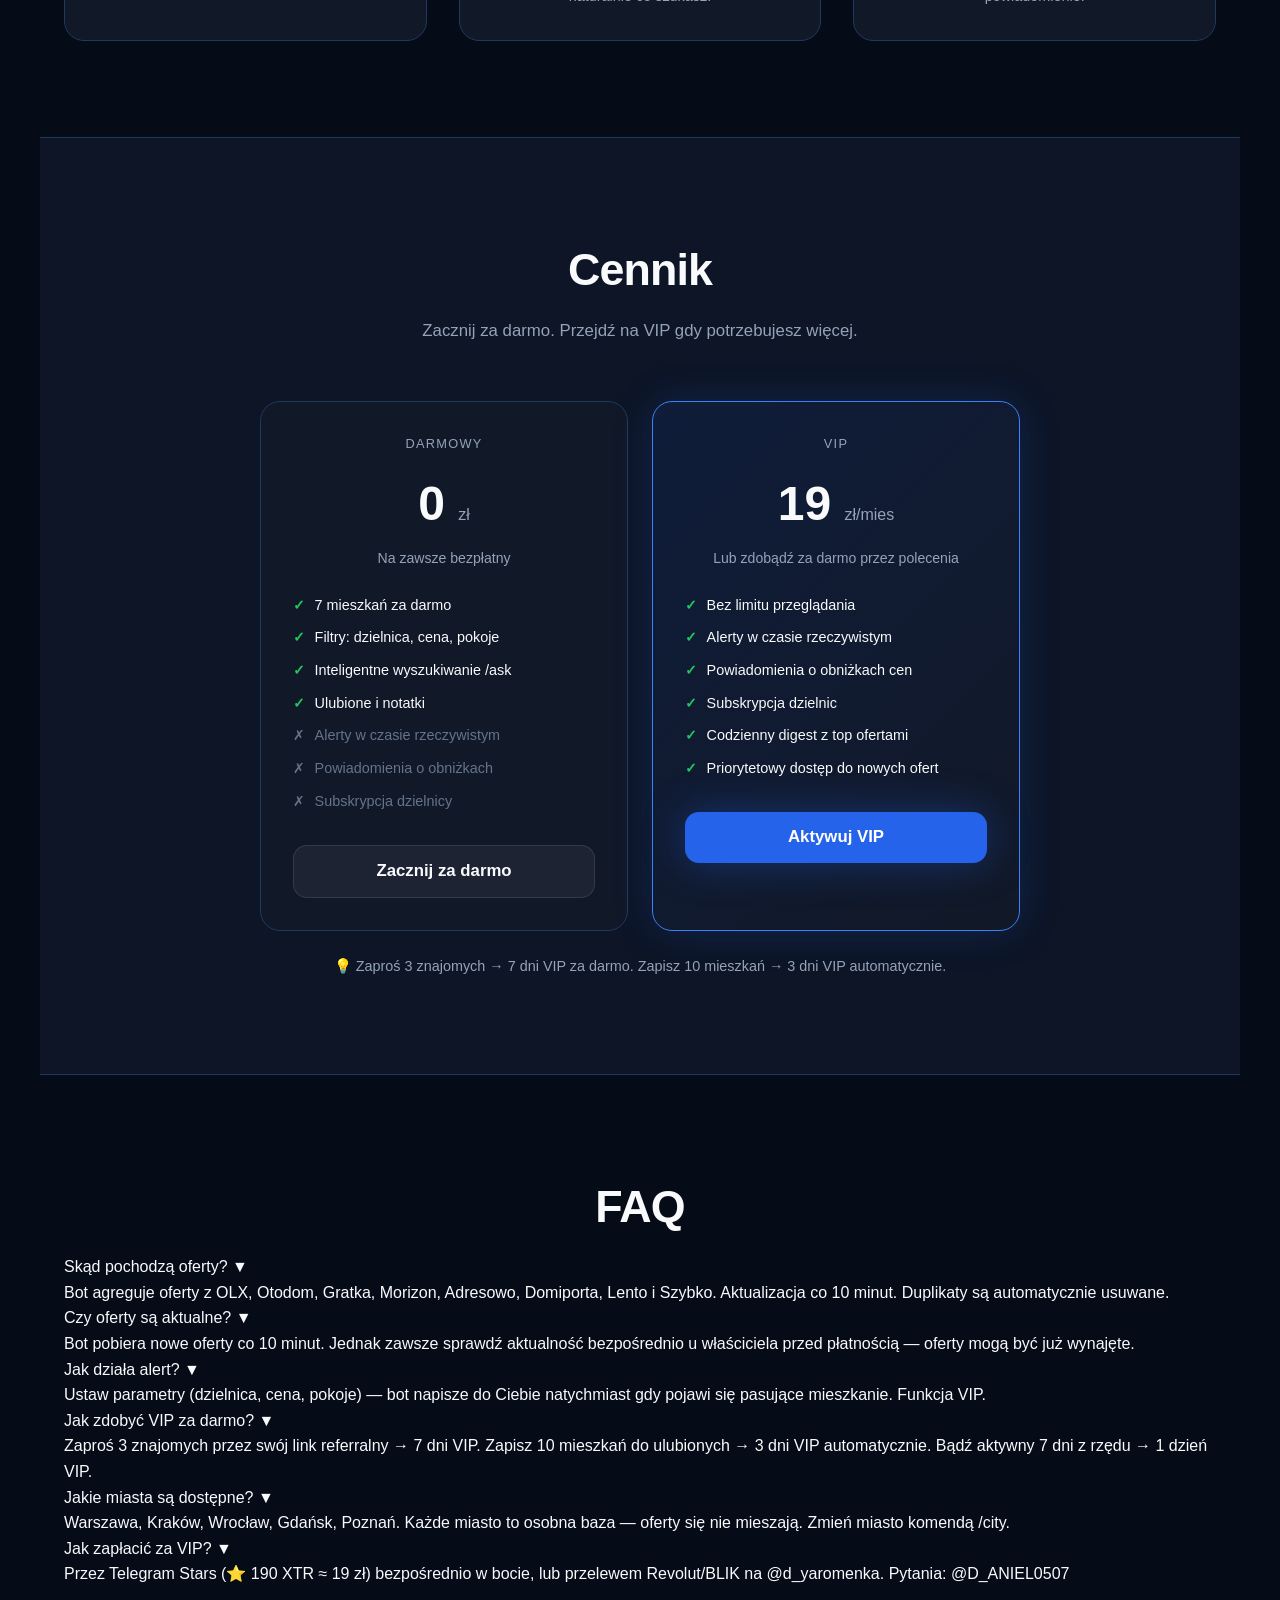
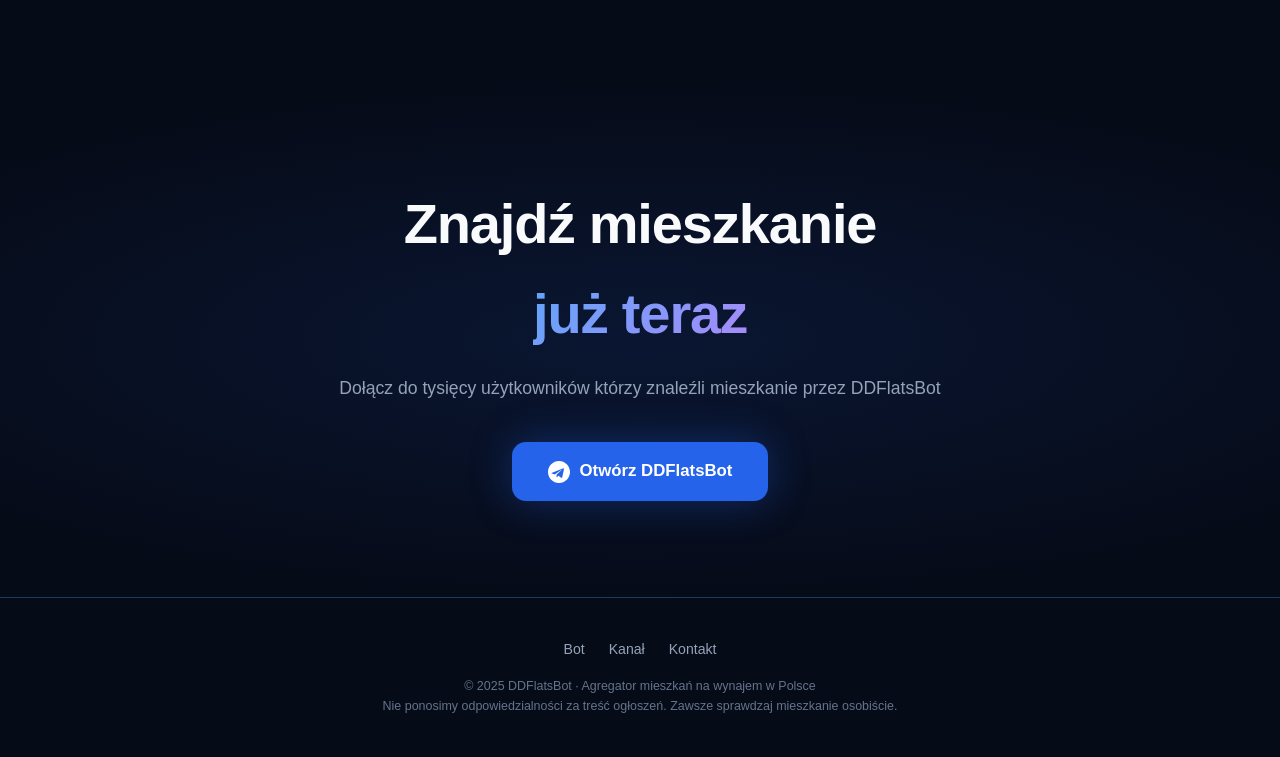
==== commit 254b0d67: "refactor: new UI, retry parsers, city selection, notes, rate limiting" ====
--- a/DDFlatsBot/landing/index.html
+++ b/DDFlatsBot/landing/index.html
@@ -1,328 +1,297 @@
-﻿<!DOCTYPE html><!-- v3 -->
+﻿<!DOCTYPE html>
 <html lang="pl">
 <head>
 <meta charset="UTF-8">
 <meta name="viewport" content="width=device-width,initial-scale=1">
-<meta name="description" content="DDFlatsBot - bot Telegram do wynajmu mieszkan w Warszawie. OLX, Otodom, Gratka, Morizon. Aktualizacja co 10 minut.">
-<title>DDFlatsBot - Mieszkania Warszawa</title>
-<style>
-*{margin:0;padding:0;box-sizing:border-box}
-:root{--blue:#2563eb;--bg:#060b18;--bg2:#0d1526;--card:#111827;--border:#1e3a5f;--text:#f8fafc;--muted:#94a3b8;--green:#22c55e}
-body{font-family:-apple-system,sans-serif;background:var(--bg);color:var(--text);line-height:1.6}
-nav{position:fixed;top:0;left:0;right:0;z-index:100;padding:.9rem 2rem;display:flex;align-items:center;justify-content:space-between;background:rgba(6,11,24,.9);border-bottom:1px solid var(--border)}
-.logo{font-size:1.2rem;font-weight:800;color:var(--text);text-decoration:none}
-.logo em{color:#60a5fa;font-style:normal}
-.nav-r{display:flex;align-items:center;gap:1rem}
-.nav-r a{color:var(--muted);text-decoration:none;font-size:.88rem}
-.nav-cta{background:var(--blue)!important;color:#fff!important;padding:8px 18px;border-radius:8px;font-weight:600!important}
-.lsw{display:flex;gap:4px}
-.lb{background:transparent;border:1px solid var(--border);color:var(--muted);padding:4px 10px;border-radius:6px;cursor:pointer;font-size:.75rem;font-family:inherit}
-.lb.on{background:var(--blue);border-color:var(--blue);color:#fff}
-.hero{min-height:100vh;display:flex;flex-direction:column;align-items:center;justify-content:center;text-align:center;padding:7rem 1.5rem 5rem;background:radial-gradient(ellipse 80% 60% at 50% 0%,rgba(37,99,235,.18),transparent 70%)}
-.badge{display:inline-flex;align-items:center;gap:8px;background:rgba(37,99,235,.12);border:1px solid rgba(59,130,246,.3);color:#93c5fd;padding:6px 18px;border-radius:100px;font-size:.82rem;margin-bottom:1rem}
-.ulive{display:inline-flex;align-items:center;gap:6px;background:rgba(34,197,94,.1);border:1px solid rgba(34,197,94,.3);color:#4ade80;padding:4px 14px;border-radius:100px;font-size:.8rem;margin-bottom:2rem}
-.dot{width:7px;height:7px;background:var(--green);border-radius:50%;animation:blink 2s infinite}
-@keyframes blink{0%,100%{opacity:1}50%{opacity:.3}}
-h1{font-size:clamp(2.4rem,7vw,5rem);font-weight:900;line-height:1.05;letter-spacing:-.03em;margin-bottom:1.5rem}
-.hl{background:linear-gradient(135deg,#60a5fa,#a78bfa);-webkit-background-clip:text;-webkit-text-fill-color:transparent;background-clip:text}
-.hsub{font-size:clamp(1rem,2.5vw,1.25rem);color:var(--muted);max-width:580px;margin-bottom:3rem}
-.btns{display:flex;gap:1rem;flex-wrap:wrap;justify-content:center;margin-bottom:4rem}
-.bp{display:inline-flex;align-items:center;gap:10px;background:var(--blue);color:#fff;padding:16px 36px;border-radius:14px;font-size:1.05rem;font-weight:700;text-decoration:none;box-shadow:0 0 40px rgba(37,99,235,.35)}
-.bs{display:inline-flex;align-items:center;gap:10px;background:rgba(255,255,255,.05);color:var(--text);padding:16px 36px;border-radius:14px;font-size:1.05rem;font-weight:600;text-decoration:none;border:1px solid rgba(255,255,255,.1)}
-.stats{display:flex;gap:3rem;flex-wrap:wrap;justify-content:center}
-.sn{font-size:2.2rem;font-weight:900;background:linear-gradient(135deg,#60a5fa,#a78bfa);-webkit-background-clip:text;-webkit-text-fill-color:transparent;background-clip:text;text-align:center}
-.sl{font-size:.72rem;color:#64748b;text-transform:uppercase;letter-spacing:.08em;text-align:center}
-.sources{padding:3rem 1.5rem;border-top:1px solid var(--border);border-bottom:1px solid var(--border);background:var(--bg2);text-align:center}
-.src-row{display:flex;flex-wrap:wrap;gap:.75rem;justify-content:center;max-width:900px;margin:.75rem auto 0}
-.src{background:var(--card);border:1px solid var(--border);padding:10px 20px;border-radius:100px;font-size:.88rem}
-.sec{padding:5rem 1.5rem;max-width:1200px;margin:0 auto}
-.sec-t{text-align:center;font-size:clamp(1.8rem,4vw,2.8rem);font-weight:800;margin-bottom:.75rem}
-.sec-s{text-align:center;color:var(--muted);margin-bottom:3rem;max-width:560px;margin-left:auto;margin-right:auto}
-.fg{display:grid;grid-template-columns:repeat(auto-fit,minmax(290px,1fr));gap:1.5rem}
-.fc{background:var(--card);border:1px solid var(--border);border-radius:20px;padding:2rem;transition:all .3s}
-.fc:hover{border-color:#3b82f6;transform:translateY(-4px)}
-.fi{font-size:2.2rem;margin-bottom:1rem;display:block}
-.ft{font-size:1.1rem;font-weight:700;margin-bottom:.5rem}
-.fd{color:var(--muted);font-size:.93rem}
-.fb{display:inline-block;background:rgba(34,197,94,.15);color:#4ade80;border:1px solid rgba(34,197,94,.3);padding:2px 10px;border-radius:100px;font-size:.72rem;font-weight:600;margin-top:.75rem}
-.steps-g{display:grid;grid-template-columns:repeat(auto-fit,minmax(220px,1fr));gap:2rem}
-.step{text-align:center;padding:2rem;background:var(--card);border:1px solid var(--border);border-radius:20px}
-.stn{width:52px;height:52px;background:linear-gradient(135deg,#2563eb,#7c3aed);border-radius:50%;display:flex;align-items:center;justify-content:center;font-size:1.3rem;font-weight:800;margin:0 auto 1rem}
-.stt{font-weight:700;margin-bottom:.5rem}
-.std{color:var(--muted);font-size:.9rem}
-.reviews{display:grid;grid-template-columns:repeat(auto-fit,minmax(280px,1fr));gap:1.5rem}
-.rv{background:var(--card);border:1px solid var(--border);border-radius:16px;padding:1.5rem}
-.rv-head{display:flex;align-items:center;gap:.75rem;margin-bottom:1rem}
-.rv-av{width:44px;height:44px;border-radius:50%;display:flex;align-items:center;justify-content:center;font-size:1.1rem;font-weight:700;flex-shrink:0}
-.rv-name{font-weight:600;font-size:.95rem}
-.rv-loc{color:var(--muted);font-size:.8rem}
-.rv-stars{color:#f59e0b;margin-bottom:.5rem}
-.rv-text{color:var(--muted);font-size:.9rem;line-height:1.6}
-.faq{display:flex;flex-direction:column;gap:1rem;max-width:760px;margin:0 auto}
-.fq{background:var(--card);border:1px solid var(--border);border-radius:14px;overflow:hidden}
-.fq-q{padding:1.25rem 1.5rem;font-weight:600;cursor:pointer;display:flex;justify-content:space-between;align-items:center}
-.fq-a{padding:0 1.5rem;max-height:0;overflow:hidden;transition:all .3s;color:var(--muted);font-size:.93rem;line-height:1.6}
-.fq-a.open{padding:0 1.5rem 1.25rem;max-height:300px}
-.fq-icon{transition:transform .3s;font-size:.75rem;color:var(--muted)}
-.fq-icon.open{transform:rotate(180deg)}
-.price-g{display:grid;grid-template-columns:repeat(auto-fit,minmax(280px,1fr));gap:1.5rem;max-width:760px;margin:0 auto}
-.pc{background:var(--card);border:1px solid var(--border);border-radius:20px;padding:2rem;text-align:center}
-.pc.hot{border-color:#3b82f6;box-shadow:0 0 40px rgba(37,99,235,.2)}
-.pc-name{font-size:.8rem;text-transform:uppercase;letter-spacing:.1em;color:var(--muted);margin-bottom:.75rem}
-.pc-val{font-size:3rem;font-weight:900;margin-bottom:.25rem}
-.pc-val small{font-size:1rem;font-weight:400;color:var(--muted)}
-.pc-desc{color:var(--muted);font-size:.88rem;margin-bottom:1.5rem}
-.pc-list{list-style:none;text-align:left;display:flex;flex-direction:column;gap:.6rem;margin-bottom:2rem}
-.pc-list li{display:flex;align-items:center;gap:.6rem;font-size:.9rem}
-.pc-list li.y::before{content:"v";color:var(--green);font-weight:700}
-.pc-list li.n{color:#64748b}
-.pc-list li.n::before{content:"x";color:#64748b}
-.cta-sec{text-align:center;padding:6rem 1.5rem;background:radial-gradient(ellipse 70% 50% at 50% 50%,rgba(37,99,235,.12),transparent)}
-.cta-sec h2{font-size:clamp(2rem,5vw,3.5rem);font-weight:900;margin-bottom:1rem}
-.cta-sec p{color:var(--muted);font-size:1.1rem;margin-bottom:2.5rem}
-footer{border-top:1px solid var(--border);padding:2.5rem 1.5rem;text-align:center}
-.foot-links{display:flex;gap:1.5rem;justify-content:center;flex-wrap:wrap;margin-bottom:1rem}
-.foot-links a{color:var(--muted);text-decoration:none;font-size:.88rem}
-.foot-copy{color:#64748b;font-size:.78rem}
-.dark-sec{background:var(--bg2);border-top:1px solid var(--border);border-bottom:1px solid var(--border)}
-.float-btn{position:fixed;bottom:2rem;right:2rem;z-index:200;background:var(--blue);color:#fff;padding:14px 22px;border-radius:100px;font-weight:700;text-decoration:none;display:flex;align-items:center;gap:8px;box-shadow:0 8px 32px rgba(37,99,235,.5)}
-@media(max-width:768px){.nav-r .hm{display:none}.btns{flex-direction:column;align-items:center}.bp,.bs{width:100%;max-width:320px;justify-content:center}.stats{gap:1.5rem}.sec{padding:4rem 1rem}}
-</style>
+<meta name="description" content="DDFlatsBot — bot Telegram do wynajmu mieszkań w Polsce. OLX, Otodom, Gratka, Morizon. Aktualizacja co 10 minut. Warszawa, Kraków, Wrocław, Gdańsk.">
+<meta name="keywords" content="mieszkania wynajem bot telegram, OLX Otodom wynajem Warszawa, bot mieszkania Polska">
+<meta property="og:title" content="DDFlatsBot — Mieszkania w Polsce">
+<meta property="og:description" content="Wszystkie mieszkania na wynajem w jednym miejscu. OLX · Otodom · Gratka · Morizon. Aktualizacja co 10 minut.">
+<title>DDFlatsBot — Mieszkania Polska</title>
+<link rel="stylesheet" href="style.css">
 </head>
 <body>
-<a href="https://t.me/DDFlatsBot" target="_blank" class="float-btn">✈️ Open bot</a>
+
 <nav>
-  <a href="#" class="logo">DD<em>Flats</em>Bot</a>
+  <a class="logo" href="#">🏠 <em>DDFlats</em>Bot</a>
   <div class="nav-r">
-    <a href="#features" class="hm">Features</a>
-    <a href="#pricing" class="hm">Pricing</a>
-    <div class="lsw">
-      <button class="lb on" onclick="setLang('pl',this)">PL</button>
-      <button class="lb" onclick="setLang('ru',this)">RU</button>
-      <button class="lb" onclick="setLang('en',this)">EN</button>
-    </div>
-    <a href="https://t.me/DDFlatsBot" target="_blank" class="nav-cta">Open bot</a>
+    <a href="#features" class="hide-m">Funkcje</a>
+    <a href="#pricing" class="hide-m">Cennik</a>
+    <a href="#faq" class="hide-m">FAQ</a>
+    <a href="https://t.me/DDFlatsBot" class="nav-cta">Otwórz bota →</a>
   </div>
 </nav>
+
 <section class="hero">
-  <div class="badge"><span class="dot"></span> Aktualizacja co 10 minut</div>
-  <div class="ulive"><span class="dot"></span><span id="uc">847</span> uzytkownikow szuka mieszkania</div>
-  <h1>Wszystkie mieszkania<br><span class="hl">Warszawy w jednym miejscu</span></h1>
-  <p class="hsub">OLX, Otodom, Gratka, Morizon, Lento i inne w jednym bocie Telegram. Bezplatnie.</p>
-  <div class="btns">
-    <a href="https://t.me/DDFlatsBot" target="_blank" class="bp">✈️ Otworz @DDFlatsBot</a>
-    <a href="https://t.me/DDfrets" target="_blank" class="bs">📢 Kanal z ofertami</a>
-  </div>
-  <div class="stats">
-    <div class="stat"><div class="sn" id="ac">5000+</div><div class="sl">Ogloszen</div></div>
-    <div class="stat"><div class="sn">8</div><div class="sl">Zrodel</div></div>
-    <div class="stat"><div class="sn">10 min</div><div class="sl">Aktualizacja</div></div>
-    <div class="stat"><div class="sn">3</div><div class="sl">Jezyki</div></div>
-  </div>
-</section>
+  <div class="hbg"></div>
+  <div class="hgrid"></div>
+  <div class="badge anim">
+    <span class="dot"></span>
+    <span id="live-count">Ładowanie...</span>
+  </div>
+  <h1 class="anim">Wszystkie mieszkania<br><span class="hl">Polski w jednym miejscu</span></h1>
+  <p class="hsub anim">OLX · Otodom · Gratka · Morizon · Lento i inne.<br>Aktualizacja co 10 minut. Filtry, alerty, powiadomienia.</p>
+  <div class="btns anim">
+    <a href="https://t.me/DDFlatsBot" class="bp">
+      <svg width="22" height="22" viewBox="0 0 24 24" fill="currentColor"><path d="M12 0C5.373 0 0 5.373 0 12s5.373 12 12 12 12-5.373 12-12S18.627 0 12 0zm5.562 8.248l-2.04 9.613c-.15.668-.543.832-1.1.517l-3.05-2.247-1.47 1.415c-.163.163-.3.3-.614.3l.22-3.1 5.63-5.087c.245-.218-.053-.34-.38-.122L7.34 14.6l-2.98-.93c-.648-.203-.66-.648.135-.96l11.63-4.485c.54-.196 1.013.132.837.023z"/></svg>
+      Otwórz w Telegram
+    </a>
+    <a href="https://t.me/ddflots" class="bs">
+      📢 Kanał z ofertami
+    </a>
+  </div>
+  <div class="stats anim">
+    <div class="stat"><div class="sn" id="stat-apts">—</div><div class="sl">Mieszkań w bazie</div></div>
+    <div class="stat"><div class="sn" id="stat-new">—</div><div class="sl">Nowych dziś</div></div>
+    <div class="stat"><div class="sn">10 min</div><div class="sl">Czas aktualizacji</div></div>
+    <div class="stat"><div class="sn">5+</div><div class="sl">Miast w Polsce</div></div>
+  </div>
+</section>
+
 <div class="sources">
-  <p style="color:#64748b;font-size:.75rem;text-transform:uppercase;letter-spacing:.1em">Agregujemy z</p>
+  <p class="src-lbl">Agregujemy oferty z</p>
   <div class="src-row">
-    <span class="src">🟠 OLX.pl</span><span class="src">🔵 Otodom.pl</span><span class="src">🟢 Gratka.pl</span><span class="src">🟣 Morizon.pl</span><span class="src">🟤 Lento.pl</span><span class="src">🟡 Adresowo.pl</span><span class="src">🔷 Szybko.pl</span><span class="src">🔴 Domiporta.pl</span>
+    <span class="src">🟠 OLX</span>
+    <span class="src">🔵 Otodom</span>
+    <span class="src">🟢 Gratka</span>
+    <span class="src">🟣 Morizon</span>
+    <span class="src">🟡 Adresowo</span>
+    <span class="src">🔴 Domiporta</span>
+    <span class="src">🟤 Lento</span>
+    <span class="src">🔷 Szybko</span>
   </div>
 </div>
-<div id="features" class="sec">
-  <h2 class="sec-t">Dlaczego DDFlatsBot?</h2>
-  <p class="sec-s">Wszystko czego potrzebujesz do znalezienia mieszkania w Warszawie</p>
+
+<section class="sec" id="features">
+  <h2 class="sec-t anim">Wszystko czego potrzebujesz</h2>
+  <p class="sec-s anim">Jeden bot zamiast 8 serwisów. Oszczędzasz czas, nie przegapisz okazji.</p>
   <div class="fg">
-    <div class="fc"><span class="fi">⚡</span><div class="ft">Aktualizacja co 10 minut</div><div class="fd">Nowe ogloszenia pojawiaja sie natychmiast. Badz pierwszy.</div><span class="fb">Tylko u nas</span></div>
-    <div class="fc"><span class="fi">💡</span><div class="ft">Ocena ceny</div><div class="fd">Bot porownuje cene z srednia w dzielnicy — tania, uczciwa lub zawyzona.</div></div>
-    <div class="fc"><span class="fi">🔔</span><div class="ft">Inteligentne alerty</div><div class="fd">Ustaw parametry i otrzymaj powiadomienie gdy pojawi sie idealne mieszkanie.</div><span class="fb">VIP</span></div>
-    <div class="fc"><span class="fi">🤖</span><div class="ft">Wyszukiwanie AI</div><div class="fd">Napisz: /ask 2 pokoje Mokotow do 3000 — bot sam ustawi filtry.</div></div>
-    <div class="fc"><span class="fi">��</span><div class="ft">Wynajem krotkoterminowy</div><div class="fd">Szukaj noclegow z wyborem dat. Booking, Airbnb, Nocowanie.</div></div>
-    <div class="fc"><span class="fi">🌍</span><div class="ft">3 jezyki</div><div class="fd">Polski, Rosyjski, Ukrainski. Bot automatycznie wykrywa Twoj jezyk.</div></div>
-  </div>
-</div>
-<div class="dark-sec">
-  <div class="sec">
-    <h2 class="sec-t">Jak to dziala?</h2>
-    <div class="steps-g">
-      <div class="step"><div class="stn">1</div><div class="stt">Otworz bota</div><div class="std">Kliknij i otworz @DDFlatsBot w Telegram</div></div>
-      <div class="step"><div class="stn">2</div><div class="stt">Ustaw filtry</div><div class="std">Wybierz dzielnice, cene i liczbe pokoi</div></div>
-      <div class="step"><div class="stn">3</div><div class="stt">Otrzymuj oferty</div><div class="std">Bot wysyla nowe mieszkania natychmiast z ocena ceny</div></div>
-    </div>
-  </div>
-</div>
-<div class="sec">
-  <h2 class="sec-t">Co mowia uzytkownicy?</h2>
-  <div class="reviews">
-    <div class="rv"><div class="rv-head"><div class="rv-av" style="background:linear-gradient(135deg,#2563eb,#7c3aed)">A</div><div><div class="rv-name">Anna K.</div><div class="rv-loc">Mokotow, Warszawa</div></div></div><div class="rv-stars">★★★★★</div><div class="rv-text">Znalazlam mieszkanie w 3 dni! Bot pokazal mi oferte 20% tanszsa od sredniej w dzielnicy.</div></div>
-    <div class="rv"><div class="rv-head"><div class="rv-av" style="background:linear-gradient(135deg,#059669,#0d9488)">M</div><div><div class="rv-name">Mykola V.</div><div class="rv-loc">Wola, Warszawa</div></div></div><div class="rv-stars">★★★★★</div><div class="rv-text">Jako Ukrainiec doceniam ze bot dziala po ukrainsku. Alerty VIP sa super.</div></div>
-    <div class="rv"><div class="rv-head"><div class="rv-av" style="background:linear-gradient(135deg,#dc2626,#ea580c)">P</div><div><div class="rv-name">Piotr W.</div><div class="rv-loc">Srodmiescie, Warszawa</div></div></div><div class="rv-stars">★★★★★</div><div class="rv-text">Uzywam /ask zeby szybko szukac. Napisalem 'studio centrum do 2500' i bot od razu pokazal wyniki.</div></div>
-  </div>
-</div>
-<div id="pricing" class="dark-sec">
-  <div class="sec">
-    <h2 class="sec-t">Prosty cennik</h2>
-    <div class="price-g">
-      <div class="pc"><div class="pc-name">Bezplatny</div><div class="pc-val">0 <small>zl</small></div><div class="pc-desc">Na zawsze bezplatny</div><ul class="pc-list"><li class="y">5 mieszkan dziennie</li><li class="y">Filtry i AI</li><li class="y">Ocena ceny</li><li class="n">Bez limitu</li><li class="n">Alerty</li></ul><a href="https://t.me/DDFlatsBot" target="_blank" class="bs" style="display:flex;justify-content:center">Zacznij za darmo</a></div>
-      <div class="pc hot"><div class="pc-name">VIP</div><div class="pc-val">19 <small>zl/mies</small></div><div class="pc-desc">lub 190 Telegram Stars</div><ul class="pc-list"><li class="y">Bez limitu mieszkan</li><li class="y">Inteligentne alerty</li><li class="y">Powiadomienia o obnizce</li><li class="y">Subskrypcja dzielnicy</li></ul><a href="https://t.me/DDFlatsBot" target="_blank" class="bp" style="display:flex;justify-content:center">Aktywuj VIP</a></div>
-    </div>
-  </div>
-</div>
-<div class="sec">
-  <h2 class="sec-t">FAQ</h2>
+    <div class="fc anim">
+      <span class="fi">🔍</span>
+      <div class="ft">Filtry i inteligentne wyszukiwanie</div>
+      <div class="fd">Filtruj po dzielnicy, cenie, liczbie pokoi, umeblowaniu. Lub napisz naturalnie: <em>/ask 2 pokoje Mokotów do 3000</em></div>
+      <span class="fb">NLP search</span>
+    </div>
+    <div class="fc anim">
+      <span class="fi">🔔</span>
+      <div class="ft">Alerty w czasie rzeczywistym</div>
+      <div class="fd">Ustaw parametry — bot napisze natychmiast gdy pojawi się pasujące mieszkanie. Nie przegapisz okazji.</div>
+      <span class="fb">VIP</span>
+    </div>
+    <div class="fc anim">
+      <span class="fi">📉</span>
+      <div class="ft">Śledzenie obniżek cen</div>
+      <div class="fd">Bot monitoruje zmiany cen przy każdym parsowaniu. Gdy cena spadnie — powiadomi Cię od razu.</div>
+    </div>
+    <div class="fc anim">
+      <span class="fi">💡</span>
+      <div class="ft">Ocena ceny rynkowej</div>
+      <div class="fd">Każde mieszkanie porównywane ze średnią dla dzielnicy. Wiesz od razu czy cena jest uczciwa czy zawyżona.</div>
+    </div>
+    <div class="fc anim">
+      <span class="fi">🏙</span>
+      <div class="ft">5 miast Polski</div>
+      <div class="fd">Warszawa, Kraków, Wrocław, Gdańsk, Poznań — każde miasto to osobna baza. Bez mieszania ofert.</div>
+      <span class="fb">Nowe!</span>
+    </div>
+    <div class="fc anim">
+      <span class="fi">❤️</span>
+      <div class="ft">Ulubione i notatki</div>
+      <div class="fd">Zapisuj mieszkania, dodawaj własne notatki, porównuj ulubione. Wszystko w jednym miejscu.</div>
+    </div>
+  </div>
+</section>
+
+<section class="sec dark-sec">
+  <div class="demo-wrap">
+    <div class="phone anim">
+      <div class="pnotch"></div>
+      <div class="pmsg">
+        <div class="pbub">
+          🏠 <b>DDFlatsBot</b> — mieszkania Warszawy w czasie rzeczywistym.<br>
+          Aktualizuję co 10 minut: OLX · Otodom · Gratka · Morizon.
+        </div>
+      </div>
+      <div class="pmsg">
+        <div class="pbub">
+          <div class="papt">
+            🔵 <b>Mieszkanie 2-pokojowe, Mokotów</b><br>
+            <span class="papt-p">2 400 zł/mies</span> · 48 m² · 3 piętro<br>
+            📍 Mokotów · Otodom<br>
+            <span class="papt-b">🟡 Poniżej średniej (-8%)</span>
+          </div>
+        </div>
+      </div>
+      <div class="puser">
+        <div class="pbub">❤️ Zapisz</div>
+      </div>
+      <div class="pmsg">
+        <div class="pbub">
+          🎯 <b>Alert zadziałał!</b><br>
+          🏠 Kawalerka, Wola<br>
+          💰 <b>1 800 zł/mies</b><br>
+          🟢 <b>Bardzo tanio!</b>
+        </div>
+      </div>
+    </div>
+    <div class="demo-t anim">
+      <h3>Jak to działa?</h3>
+      <p>Bot co 10 minut sprawdza 8 serwisów i zapisuje nowe oferty. Ty dostajesz powiadomienie — bez przeglądania dziesiątek stron.</p>
+      <ul class="cl">
+        <li>Wybierz miasto i ustaw filtry</li>
+        <li>Przeglądaj mieszkania jednym przyciskiem</li>
+        <li>Ustaw alert — bot napisze gdy pojawi się okazja</li>
+        <li>Zapisuj ulubione i porównuj</li>
+        <li>Znajdź mieszkanie i naciśnij ✅ Znalazłem!</li>
+      </ul>
+    </div>
+  </div>
+</section>
+
+<section class="sec" id="steps">
+  <h2 class="sec-t anim">Zacznij w 3 krokach</h2>
+  <div class="steps-g">
+    <div class="step anim">
+      <div class="stn">1</div>
+      <div class="stt">Otwórz bota</div>
+      <div class="std">Kliknij /start w Telegram. Wybierz język i miasto.</div>
+    </div>
+    <div class="step anim">
+      <div class="stn">2</div>
+      <div class="stt">Ustaw filtry</div>
+      <div class="std">Dzielnica, cena, liczba pokoi — lub napisz naturalnie co szukasz.</div>
+    </div>
+    <div class="step anim">
+      <div class="stn">3</div>
+      <div class="stt">Przeglądaj i znajdź</div>
+      <div class="std">Naciskaj ➡️ Następne lub ustaw alert i czekaj na powiadomienie.</div>
+    </div>
+  </div>
+</section>
+
+<section class="sec dark-sec" id="pricing">
+  <h2 class="sec-t anim">Cennik</h2>
+  <p class="sec-s anim">Zacznij za darmo. Przejdź na VIP gdy potrzebujesz więcej.</p>
+  <div class="price-g">
+    <div class="pc anim">
+      <div class="pc-name">Darmowy</div>
+      <div class="pc-val">0 <small>zł</small></div>
+      <div class="pc-desc">Na zawsze bezpłatny</div>
+      <ul class="pc-list">
+        <li class="y">7 mieszkań za darmo</li>
+        <li class="y">Filtry: dzielnica, cena, pokoje</li>
+        <li class="y">Inteligentne wyszukiwanie /ask</li>
+        <li class="y">Ulubione i notatki</li>
+        <li class="n">Alerty w czasie rzeczywistym</li>
+        <li class="n">Powiadomienia o obniżkach</li>
+        <li class="n">Subskrypcja dzielnicy</li>
+      </ul>
+      <a href="https://t.me/DDFlatsBot" class="bs" style="display:block;text-align:center;padding:12px">Zacznij za darmo</a>
+    </div>
+    <div class="pc hot anim">
+      <div class="pc-name">VIP</div>
+      <div class="pc-val">19 <small>zł/mies</small></div>
+      <div class="pc-desc">Lub zdobądź za darmo przez polecenia</div>
+      <ul class="pc-list">
+        <li class="y">Bez limitu przeglądania</li>
+        <li class="y">Alerty w czasie rzeczywistym</li>
+        <li class="y">Powiadomienia o obniżkach cen</li>
+        <li class="y">Subskrypcja dzielnic</li>
+        <li class="y">Codzienny digest z top ofertami</li>
+        <li class="y">Priorytetowy dostęp do nowych ofert</li>
+      </ul>
+      <a href="https://t.me/DDFlatsBot" class="bp" style="display:block;text-align:center;padding:12px">Aktywuj VIP</a>
+    </div>
+  </div>
+  <p style="text-align:center;color:var(--muted);margin-top:1.5rem;font-size:.9rem">
+    💡 Zaproś 3 znajomych → 7 dni VIP za darmo. Zapisz 10 mieszkań → 3 dni VIP automatycznie.
+  </p>
+</section>
+
+<section class="sec" id="faq">
+  <h2 class="sec-t anim">FAQ</h2>
   <div class="faq">
-    <div class="fq"><div class="fq-q" onclick="toggleFaq(this)"><span>Czy bot jest bezplatny?</span><span class="fq-icon">v</span></div><div class="fq-a">Tak! Podstawowa wersja jest calkowicie bezplatna — 5 mieszkan dziennie, filtry, AI i ocena ceny.</div></div>
-    <div class="fq"><div class="fq-q" onclick="toggleFaq(this)"><span>Jak czesto aktualizowane sa ogloszenia?</span><span class="fq-icon">v</span></div><div class="fq-a">Bot parsuje OLX, Otodom, Gratka, Morizon i inne co 10 minut.</div></div>
-    <div class="fq"><div class="fq-q" onclick="toggleFaq(this)"><span>Czy dziala dla Ukraincow i Rosjan?</span><span class="fq-icon">v</span></div><div class="fq-a">Tak! Bot dziala w 3 jezykach: polskim, rosyjskim i ukrainskim.</div></div>
-    <div class="fq"><div class="fq-q" onclick="toggleFaq(this)"><span>Jak aktywowac VIP?</span><span class="fq-icon">v</span></div><div class="fq-a">W bocie wpisz /vip. Mozna zaplacic przez Telegram Stars (190 XTR) lub Revolut @d_yaromenka.</div></div>
-  </div>
-</div>
-<div class="cta-sec">
-  <h2>Zacznij szukac teraz</h2>
-  <p>Bezplatnie. Bez rejestracji. Tylko Telegram.</p>
-  <a href="https://t.me/DDFlatsBot" target="_blank" class="bp" style="display:inline-flex">✈️ Otworz @DDFlatsBot</a>
-</div>
+    <div class="fq anim">
+      <div class="fq-q" onclick="toggleFaq(this)">Skąd pochodzą oferty? <span class="fq-icon">▼</span></div>
+      <div class="fq-a">Bot agreguje oferty z OLX, Otodom, Gratka, Morizon, Adresowo, Domiporta, Lento i Szybko. Aktualizacja co 10 minut. Duplikaty są automatycznie usuwane.</div>
+    </div>
+    <div class="fq anim">
+      <div class="fq-q" onclick="toggleFaq(this)">Czy oferty są aktualne? <span class="fq-icon">▼</span></div>
+      <div class="fq-a">Bot pobiera nowe oferty co 10 minut. Jednak zawsze sprawdź aktualność bezpośrednio u właściciela przed płatnością — oferty mogą być już wynajęte.</div>
+    </div>
+    <div class="fq anim">
+      <div class="fq-q" onclick="toggleFaq(this)">Jak działa alert? <span class="fq-icon">▼</span></div>
+      <div class="fq-a">Ustaw parametry (dzielnica, cena, pokoje) — bot napisze do Ciebie natychmiast gdy pojawi się pasujące mieszkanie. Funkcja VIP.</div>
+    </div>
+    <div class="fq anim">
+      <div class="fq-q" onclick="toggleFaq(this)">Jak zdobyć VIP za darmo? <span class="fq-icon">▼</span></div>
+      <div class="fq-a">Zaproś 3 znajomych przez swój link referralny → 7 dni VIP. Zapisz 10 mieszkań do ulubionych → 3 dni VIP automatycznie. Bądź aktywny 7 dni z rzędu → 1 dzień VIP.</div>
+    </div>
+    <div class="fq anim">
+      <div class="fq-q" onclick="toggleFaq(this)">Jakie miasta są dostępne? <span class="fq-icon">▼</span></div>
+      <div class="fq-a">Warszawa, Kraków, Wrocław, Gdańsk, Poznań. Każde miasto to osobna baza — oferty się nie mieszają. Zmień miasto komendą /city.</div>
+    </div>
+    <div class="fq anim">
+      <div class="fq-q" onclick="toggleFaq(this)">Jak zapłacić za VIP? <span class="fq-icon">▼</span></div>
+      <div class="fq-a">Przez Telegram Stars (⭐ 190 XTR ≈ 19 zł) bezpośrednio w bocie, lub przelewem Revolut/BLIK na @d_yaromenka. Pytania: @D_ANIEL0507</div>
+    </div>
+  </div>
+</section>
+
+<section class="cta-sec">
+  <h2 class="anim">Znajdź mieszkanie<br><span class="hl">już teraz</span></h2>
+  <p class="anim">Dołącz do tysięcy użytkowników którzy znaleźli mieszkanie przez DDFlatsBot</p>
+  <a href="https://t.me/DDFlatsBot" class="bp anim">
+    <svg width="22" height="22" viewBox="0 0 24 24" fill="currentColor"><path d="M12 0C5.373 0 0 5.373 0 12s5.373 12 12 12 12-5.373 12-12S18.627 0 12 0zm5.562 8.248l-2.04 9.613c-.15.668-.543.832-1.1.517l-3.05-2.247-1.47 1.415c-.163.163-.3.3-.614.3l.22-3.1 5.63-5.087c.245-.218-.053-.34-.38-.122L7.34 14.6l-2.98-.93c-.648-.203-.66-.648.135-.96l11.63-4.485c.54-.196 1.013.132.837.023z"/></svg>
+    Otwórz DDFlatsBot
+  </a>
+</section>
+
 <footer>
   <div class="foot-links">
-    <a href="https://t.me/DDFlatsBot" target="_blank">@DDFlatsBot</a>
-    <a href="https://t.me/DDfrets" target="_blank">@DDfrets</a>
-    <a href="https://t.me/D_ANIEL0507" target="_blank">Kontakt</a>
-  </div>
-  <div class="foot-copy">2025 DDFlatsBot</div>
+    <a href="https://t.me/DDFlatsBot">Bot</a>
+    <a href="https://t.me/ddflots">Kanał</a>
+    <a href="https://t.me/D_ANIEL0507">Kontakt</a>
+  </div>
+  <div class="foot-copy">
+    © 2025 DDFlatsBot · Agregator mieszkań na wynajem w Polsce<br>
+    Nie ponosimy odpowiedzialności za treść ogłoszeń. Zawsze sprawdzaj mieszkanie osobiście.
+  </div>
 </footer>
+
 <script>
-function setLang(l,b){document.querySelectorAll('[data-'+l+']').forEach(function(e){e.textContent=e.getAttribute('data-'+l)});document.querySelectorAll('.lb').forEach(function(x){x.classList.remove('on')});b.classList.add('on')}
-function toggleFaq(q){var a=q.nextElementSibling;a.classList.toggle('open');q.querySelector('.fq-icon').classList.toggle('open')}
-var uc=847;setInterval(function(){uc+=Math.floor(Math.random()*3)-1;if(uc<800)uc=800;document.getElementById('uc').textContent=uc},4000);
-var ac=5000;setInterval(function(){ac+=Math.floor(Math.random()*3);document.getElementById('ac').textContent=ac+'+'},8000);
+// FAQ toggle
+function toggleFaq(el) {
+  const ans = el.nextElementSibling;
+  const icon = el.querySelector('.fq-icon');
+  ans.classList.toggle('open');
+  icon.classList.toggle('open');
+}
+
+// Animate on scroll
+const obs = new IntersectionObserver(entries => {
+  entries.forEach(e => { if (e.isIntersecting) e.target.classList.add('show'); });
+}, { threshold: 0.1 });
+document.querySelectorAll('.anim').forEach(el => obs.observe(el));
+
+// Load live stats from API
+async function loadStats() {
+  try {
+    const r = await fetch('/api/stats');
+    if (!r.ok) return;
+    const d = await r.json();
+    if (d.apartments) {
+      document.getElementById('stat-apts').textContent = d.apartments.toLocaleString('pl');
+      document.getElementById('live-count').textContent = `${d.apartments.toLocaleString('pl')} mieszkań w bazie`;
+    }
+    if (d.new_today !== undefined) {
+      document.getElementById('stat-new').textContent = '+' + d.new_today;
+    }
+  } catch(e) {
+    document.getElementById('live-count').textContent = 'Aktualizacja co 10 minut';
+  }
+}
+loadStats();
 </script>
-<div id="prices" style="padding:5rem 1.5rem;max-width:1100px;margin:0 auto"><h2 style="text-align:center;font-size:clamp(1.8rem,4vw,2.6rem);font-weight:800;margin-bottom:.75rem">Srednie ceny wynajmu w Warszawie</h2><p style="text-align:center;color:#94a3b8;margin-bottom:2.5rem;max-width:560px;margin-left:auto;margin-right:auto">Dane z naszej bazy 5000+ ogloszen. Bot pokazuje czy cena jest tania czy zawyzona.</p><div style="display:grid;grid-template-columns:repeat(auto-fit,minmax(160px,1fr));gap:1rem;margin-bottom:2rem"><div style="background:#111827;border:1px solid #1e3a5f;border-radius:16px;padding:1.25rem;text-align:center"><div style="font-size:1.4rem;font-weight:900;color:#60a5fa">3 200 zl</div><div style="font-weight:700;margin:.3rem 0">Srodmiescie</div><div style="color:#64748b;font-size:.8rem">avg 1-2 pokoje</div></div><div style="background:#111827;border:1px solid #1e3a5f;border-radius:16px;padding:1.25rem;text-align:center"><div style="font-size:1.4rem;font-weight:900;color:#60a5fa">2 800 zl</div><div style="font-weight:700;margin:.3rem 0">Mokotow</div><div style="color:#64748b;font-size:.8rem">avg 1-2 pokoje</div></div><div style="background:#111827;border:1px solid #1e3a5f;border-radius:16px;padding:1.25rem;text-align:center"><div style="font-size:1.4rem;font-weight:900;color:#60a5fa">2 500 zl</div><div style="font-weight:700;margin:.3rem 0">Wola</div><div style="color:#64748b;font-size:.8rem">avg 1-2 pokoje</div></div><div style="background:#111827;border:1px solid #1e3a5f;border-radius:16px;padding:1.25rem;text-align:center"><div style="font-size:1.4rem;font-weight:900;color:#60a5fa">2 300 zl</div><div style="font-weight:700;margin:.3rem 0">Ursynow</div><div style="color:#64748b;font-size:.8rem">avg 1-2 pokoje</div></div><div style="background:#111827;border:1px solid #1e3a5f;border-radius:16px;padding:1.25rem;text-align:center"><div style="font-size:1.4rem;font-weight:900;color:#60a5fa">2 100 zl</div><div style="font-weight:700;margin:.3rem 0">Bielany</div><div style="color:#64748b;font-size:.8rem">avg 1-2 pokoje</div></div><div style="background:#111827;border:1px solid #1e3a5f;border-radius:16px;padding:1.25rem;text-align:center"><div style="font-size:1.4rem;font-weight:900;color:#4ade80">1 900 zl</div><div style="font-weight:700;margin:.3rem 0">Targowek</div><div style="color:#64748b;font-size:.8rem">avg 1-2 pokoje</div></div></div><div style="background:#0d1526;border:1px solid #1e3a5f;border-radius:16px;padding:1.5rem;display:flex;align-items:center;gap:1rem;flex-wrap:wrap"><span style="font-size:1.5rem">💡</span><div><div style="font-weight:600;margin-bottom:.25rem">Bot automatycznie ocenia kazde ogloszenie</div><div style="color:#94a3b8;font-size:.9rem">Przy kazdej kwarterze zobaczysz: Bardzo tanio / Uczciwa cena / Zawyzona.</div></div><a href="https://t.me/DDFlatsBot" target="_blank" style="display:inline-flex;align-items:center;gap:10px;background:#2563eb;color:#fff;padding:12px 24px;border-radius:12px;font-weight:700;text-decoration:none;margin-left:auto;white-space:nowrap">Sprawdz ceny</a></div></div><div style="background:#0d1526;border-top:1px solid #1e3a5f;border-bottom:1px solid #1e3a5f;padding:5rem 1.5rem" id="demo">
-<div style="max-width:900px;margin:0 auto">
-<h2 style="text-align:center;font-size:clamp(1.8rem,4vw,2.6rem);font-weight:800;margin-bottom:.75rem">Wyprobuj bota teraz</h2>
-<p style="text-align:center;color:#94a3b8;margin-bottom:2.5rem">Interaktywne demo — prawdziwe mieszkania z naszej bazy</p>
-<div style="display:grid;grid-template-columns:1fr 1fr;gap:2rem;align-items:start">
-<div style="background:#060b18;border:2px solid #1e3a5f;border-radius:20px;overflow:hidden;max-width:360px;margin:0 auto">
-<div style="background:#111827;padding:1rem 1.25rem;display:flex;align-items:center;gap:.75rem;border-bottom:1px solid #1e3a5f">
-<div style="width:36px;height:36px;background:linear-gradient(135deg,#2563eb,#7c3aed);border-radius:50%;display:flex;align-items:center;justify-content:center;font-size:1rem">🏠</div>
-<div><div style="font-weight:700;font-size:.95rem">DDFlatsBot</div><div style="color:#22c55e;font-size:.75rem">● online</div></div>
-</div>
-<div id="chat-messages" style="padding:1rem;height:380px;overflow-y:auto;display:flex;flex-direction:column;gap:.75rem">
-<div class="bot-msg"><div style="background:#111827;border:1px solid #1e3a5f;border-radius:14px 14px 14px 4px;padding:.75rem 1rem;font-size:.82rem;line-height:1.5;max-width:90%">👋 Czesc! Jestem DDFlatsBot.<br>Szukam mieszkan w Warszawie z OLX, Otodom, Gratka i innych.<br><br>Wybierz co chcesz:</div>
-<div style="display:flex;flex-wrap:wrap;gap:.4rem;margin-top:.4rem">
-<button onclick="chatSearch('cheap')" style="background:#1e3a5f;border:1px solid #2563eb;color:#93c5fd;padding:6px 12px;border-radius:8px;cursor:pointer;font-size:.78rem;font-family:inherit">💚 Najtansze</button>
-<button onclick="chatSearch('mokotow')" style="background:#1e3a5f;border:1px solid #2563eb;color:#93c5fd;padding:6px 12px;border-radius:8px;cursor:pointer;font-size:.78rem;font-family:inherit">�� Mokotow</button>
-<button onclick="chatSearch('wola')" style="background:#1e3a5f;border:1px solid #2563eb;color:#93c5fd;padding:6px 12px;border-radius:8px;cursor:pointer;font-size:.78rem;font-family:inherit">📍 Wola</button>
-<button onclick="chatSearch('1room')" style="background:#1e3a5f;border:1px solid #2563eb;color:#93c5fd;padding:6px 12px;border-radius:8px;cursor:pointer;font-size:.78rem;font-family:inherit">🛏 1 pokoj</button>
-</div></div>
-</div>
-<div id="chat-input-area" style="padding:.75rem;border-top:1px solid #1e3a5f;display:flex;gap:.5rem">
-<input id="chat-input" type="text" placeholder="Napisz np: 2 pokoje do 3000..." style="flex:1;background:#111827;border:1px solid #1e3a5f;color:#f8fafc;padding:8px 12px;border-radius:10px;font-size:.82rem;font-family:inherit;outline:none" onkeydown="if(event.key==='Enter')chatSend()">
-<button onclick="chatSend()" style="background:#2563eb;color:#fff;border:none;padding:8px 14px;border-radius:10px;cursor:pointer;font-size:.9rem">➤</button>
-</div>
-</div>
-<div style="display:flex;flex-direction:column;gap:1rem">
-<div style="background:#111827;border:1px solid #1e3a5f;border-radius:16px;padding:1.5rem">
-<div style="font-weight:700;margin-bottom:.75rem;font-size:1.05rem">🔍 Jak to dziala?</div>
-<div style="display:flex;flex-direction:column;gap:.6rem;color:#94a3b8;font-size:.9rem">
-<div>1. Wybierz dzielnice lub wpisz zapytanie</div>
-<div>2. Bot szuka w 8 serwisach jednoczesnie</div>
-<div>3. Pokazuje cene vs srednia w dzielnicy</div>
-<div>4. Kliknij link zeby otworzyc ogloszenie</div>
-</div>
-</div>
-<div style="background:#111827;border:1px solid #22c55e;border-radius:16px;padding:1.5rem">
-<div style="font-weight:700;margin-bottom:.5rem;color:#4ade80">✅ Dane sa prawdziwe</div>
-<div style="color:#94a3b8;font-size:.88rem">Demo pokazuje prawdziwe mieszkania z naszej bazy. Kliknij link zeby zobaczyc oryginalne ogloszenie.</div>
-</div>
-<a href="https://t.me/DDFlatsBot" target="_blank" style="display:flex;align-items:center;justify-content:center;gap:10px;background:#2563eb;color:#fff;padding:16px;border-radius:14px;font-weight:700;text-decoration:none;font-size:1.05rem;box-shadow:0 0 30px rgba(37,99,235,.4)">✈️ Otworz pelna wersje w Telegram</a>
-</div>
-</div>
-</div>
-</div>
-<script>
-var API = 'https://ddflatsbot.onrender.com/api/apartments';
-var DEMO_APTS = [
-  {title:'Mieszkanie 2 pokoje, Mokotow',price:2400,district:'Mokotow',rooms:2,area:48,source:'OLX',link:'https://t.me/DDFlatsBot',image:''},
-  {title:'Kawalerka, Wola centrum',price:1900,district:'Wola',rooms:1,area:28,source:'Otodom',link:'https://t.me/DDFlatsBot',image:''},
-  {title:'3 pokoje, Ursynow',price:3100,district:'Ursynow',rooms:3,area:65,source:'Gratka',link:'https://t.me/DDFlatsBot',image:''},
-  {title:'Studio, Bielany',price:1700,district:'Bielany',rooms:1,area:22,source:'Morizon',link:'https://t.me/DDFlatsBot',image:''},
-  {title:'2 pokoje, Praga-Poludnie',price:2100,district:'Praga',rooms:2,area:42,source:'OLX',link:'https://t.me/DDFlatsBot',image:''},
-];
-var AVGS = {Mokotow:2800,Wola:2500,Ursynow:2300,Bielany:2100,Praga:2000,Srodmiescie:3200};
-function addMsg(html,isUser){
-  var d=document.getElementById('chat-messages');
-  var w=document.createElement('div');
-  w.style.cssText=isUser?'display:flex;justify-content:flex-end':'';
-  var b=document.createElement('div');
-  b.style.cssText=isUser?'background:#2563eb;border-radius:14px 14px 4px 14px;padding:.75rem 1rem;font-size:.82rem;line-height:1.5;max-width:80%':'background:#111827;border:1px solid #1e3a5f;border-radius:14px 14px 14px 4px;padding:.75rem 1rem;font-size:.82rem;line-height:1.5;max-width:92%';
-  b.innerHTML=html;
-  w.appendChild(b);
-  d.appendChild(w);
-  d.scrollTop=d.scrollHeight;
-}
-function addTyping(){
-  var d=document.getElementById('chat-messages');
-  var w=document.createElement('div');
-  w.id='typing';
-  w.innerHTML='<div style="background:#111827;border:1px solid #1e3a5f;border-radius:14px;padding:.75rem 1rem;font-size:.82rem;color:#94a3b8">⏳ Szukam...</div>';
-  d.appendChild(w);
-  d.scrollTop=d.scrollHeight;
-}
-function removeTyping(){var t=document.getElementById('typing');if(t)t.remove();}
-function priceTag(price,district){
-  var avg=AVGS[district]||2500;
-  var diff=Math.round((price-avg)/avg*100);
-  if(diff<=-15)return '<span style="color:#4ade80;font-weight:700">🟢 Bardzo tanio ('+diff+'%)</span>';
-  if(diff<=-5)return '<span style="color:#facc15">🟡 Ponizej sredniej ('+diff+'%)</span>';
-  if(diff<=10)return '<span style="color:#94a3b8">✅ Uczciwa cena</span>';
-  return '<span style="color:#f87171">🔴 Zawyzona (+'+diff+'%)</span>';
-}
-function showApts(apts){
-  removeTyping();
-  if(!apts||!apts.length){addMsg('😔 Nie znaleziono mieszkan. Sprobuj inne filtry.');return;}
-  addMsg('🏠 <b>Znalazlem '+apts.length+' mieszkan:</b>');
-  apts.slice(0,3).forEach(function(a){
-    var rooms=a.rooms?a.rooms+' pok. · ':'';
-    var area=a.area?a.area+' m² · ':'';
-    addMsg(
-      '<b>'+a.title.substring(0,50)+'</b><br>'+
-      '💰 <b style="color:#60a5fa">'+a.price+' zl/mies</b><br>'+
-      '�� '+a.district+' · '+rooms+area+'<span style="color:#94a3b8">'+a.source+'</span><br>'+
-      priceTag(a.price,a.district)+'<br>'+
-      '<a href="'+a.link+'" target="_blank" style="color:#60a5fa">🔗 Otworz ogloszenie</a>'
-    );
-  });
-  addMsg('➡️ <a href="https://t.me/DDFlatsBot" target="_blank" style="color:#60a5fa">Wiecej w Telegram →</a>');
-}
-function chatSearch(type){
-  var labels={cheap:'💚 Najtansze',mokotow:'📍 Mokotow',wola:'📍 Wola','1room':'🛏 1 pokoj'};
-  addMsg(labels[type]||type,true);
-  addTyping();
-  var params={cheap:'price_max=2500&limit=3',mokotow:'district=Mokotow&limit=3',wola:'district=Wola&limit=3','1room':'rooms=1&limit=3'};
-  fetch(API+'?'+params[type])
-    .then(function(r){return r.json()})
-    .then(function(data){showApts(data.length?data:DEMO_APTS.filter(function(a){return type==='cheap'?a.price<2500:type==='1room'?a.rooms===1:a.district.toLowerCase().includes(type)}))})
-    .catch(function(){showApts(DEMO_APTS.slice(0,3))});
-}
-function chatSend(){
-  var inp=document.getElementById('chat-input');
-  var q=inp.value.trim();
-  if(!q)return;
-  addMsg(q,true);
-  inp.value='';
-  addTyping();
-  var params='limit=3';
-  var ql=q.toLowerCase();
-  if(ql.includes('mokotow'))params+='&district=Mokotow';
-  else if(ql.includes('wola'))params+='&district=Wola';
-  else if(ql.includes('ursynow'))params+='&district=Ursynow';
-  var pm=q.match(/\d{3,5}/);
-  if(pm)params+='&price_max='+pm[0];
-  var rm=q.match(/(\d)\s*pok/);
-  if(rm)params+='&rooms='+rm[1];
-  fetch(API+'?'+params)
-    .then(function(r){return r.json()})
-    .then(function(data){showApts(data.length?data:DEMO_APTS.slice(0,3))})
-    .catch(function(){showApts(DEMO_APTS.slice(0,3))});
-}
-</script></body>
+</body>
 </html>
-
-
--- a/DDFlatsBot/landing/style.css
+++ b/DDFlatsBot/landing/style.css
@@ -0,0 +1,127 @@
+*{margin:0;padding:0;box-sizing:border-box}
+:root{--blue:#2563eb;--blue-l:#3b82f6;--blue-d:#1d4ed8;--green:#22c55e;--purple:#7c3aed;--bg:#060b18;--bg2:#0d1526;--card:#111827;--border:#1e3a5f;--border2:#243b55;--text:#f8fafc;--muted:#94a3b8;--muted2:#64748b}
+html{scroll-behavior:smooth}
+body{font-family:-apple-system,BlinkMacSystemFont,'Segoe UI',Roboto,sans-serif;background:var(--bg);color:var(--text);overflow-x:hidden;line-height:1.6}
+
+/* NAV */
+nav{position:fixed;top:0;left:0;right:0;z-index:100;padding:.9rem 2rem;display:flex;align-items:center;justify-content:space-between;backdrop-filter:blur(20px);background:rgba(6,11,24,.85);border-bottom:1px solid rgba(30,58,95,.5)}
+.logo{font-size:1.15rem;font-weight:800;color:var(--text);text-decoration:none;display:flex;align-items:center;gap:6px}
+.logo em{color:var(--blue-l);font-style:normal}
+.nav-r{display:flex;align-items:center;gap:1.2rem}
+.nav-r a{color:var(--muted);text-decoration:none;font-size:.88rem;transition:color .2s}
+.nav-r a:hover{color:var(--text)}
+.nav-cta{background:var(--blue)!important;color:#fff!important;padding:8px 20px;border-radius:8px;font-weight:600!important;font-size:.88rem!important}
+.nav-cta:hover{background:var(--blue-d)!important}
+.lsw{display:flex;gap:4px}
+.lb{background:transparent;border:1px solid var(--border2);color:var(--muted);padding:4px 10px;border-radius:6px;cursor:pointer;font-size:.75rem;transition:all .2s;font-family:inherit}
+.lb:hover,.lb.on{background:var(--blue);border-color:var(--blue);color:#fff}
+
+/* HERO */
+.hero{min-height:100vh;display:flex;flex-direction:column;align-items:center;justify-content:center;text-align:center;padding:7rem 1.5rem 5rem;position:relative;overflow:hidden}
+.hbg{position:absolute;inset:0;background:radial-gradient(ellipse 80% 60% at 50% 0%,rgba(37,99,235,.18),transparent 70%);pointer-events:none}
+.hgrid{position:absolute;inset:0;background-image:linear-gradient(rgba(30,58,95,.12) 1px,transparent 1px),linear-gradient(90deg,rgba(30,58,95,.12) 1px,transparent 1px);background-size:60px 60px;pointer-events:none;mask-image:radial-gradient(ellipse at center,black 30%,transparent 80%)}
+.badge{display:inline-flex;align-items:center;gap:8px;background:rgba(37,99,235,.12);border:1px solid rgba(59,130,246,.3);color:#93c5fd;padding:6px 18px;border-radius:100px;font-size:.82rem;font-weight:500;margin-bottom:2rem;position:relative;z-index:1}
+.dot{width:7px;height:7px;background:var(--green);border-radius:50%;animation:blink 2s infinite;flex-shrink:0}
+@keyframes blink{0%,100%{opacity:1;box-shadow:0 0 8px var(--green)}50%{opacity:.3;box-shadow:none}}
+h1{font-size:clamp(2.4rem,7vw,5rem);font-weight:900;line-height:1.05;letter-spacing:-.03em;margin-bottom:1.5rem;position:relative;z-index:1}
+.hl{background:linear-gradient(135deg,#60a5fa,#a78bfa);-webkit-background-clip:text;-webkit-text-fill-color:transparent;background-clip:text}
+.hsub{font-size:clamp(1rem,2.5vw,1.25rem);color:var(--muted);max-width:580px;margin-bottom:3rem;line-height:1.7;position:relative;z-index:1}
+.btns{display:flex;gap:1rem;flex-wrap:wrap;justify-content:center;margin-bottom:4rem;position:relative;z-index:1}
+.bp{display:inline-flex;align-items:center;gap:10px;background:var(--blue);color:#fff;padding:16px 36px;border-radius:14px;font-size:1.05rem;font-weight:700;text-decoration:none;transition:all .25s;box-shadow:0 0 40px rgba(37,99,235,.35)}
+.bp:hover{background:var(--blue-d);transform:translateY(-3px);box-shadow:0 8px 40px rgba(37,99,235,.5)}
+.bs{display:inline-flex;align-items:center;gap:10px;background:rgba(255,255,255,.05);color:var(--text);padding:16px 36px;border-radius:14px;font-size:1.05rem;font-weight:600;text-decoration:none;border:1px solid rgba(255,255,255,.1);transition:all .25s}
+.bs:hover{background:rgba(255,255,255,.1);transform:translateY(-3px)}
+.stats{display:flex;gap:3rem;flex-wrap:wrap;justify-content:center;position:relative;z-index:1}
+.stat{text-align:center}
+.sn{font-size:2.2rem;font-weight:900;background:linear-gradient(135deg,#60a5fa,#a78bfa);-webkit-background-clip:text;-webkit-text-fill-color:transparent;background-clip:text}
+.sl{font-size:.72rem;color:var(--muted2);text-transform:uppercase;letter-spacing:.08em;margin-top:2px}
+
+/* SOURCES */
+.sources{padding:3rem 1.5rem;border-top:1px solid var(--border);border-bottom:1px solid var(--border);background:var(--bg2)}
+.src-lbl{text-align:center;color:var(--muted2);font-size:.75rem;text-transform:uppercase;letter-spacing:.1em;margin-bottom:1.5rem}
+.src-row{display:flex;flex-wrap:wrap;gap:.75rem;justify-content:center;max-width:900px;margin:0 auto}
+.src{display:flex;align-items:center;gap:8px;background:var(--card);border:1px solid var(--border);padding:10px 20px;border-radius:100px;font-size:.88rem;font-weight:500;transition:all .2s;text-decoration:none;color:var(--text)}
+.src:hover{border-color:var(--blue-l);transform:translateY(-2px)}
+
+/* SECTIONS */
+.sec{padding:6rem 1.5rem;max-width:1200px;margin:0 auto}
+.sec-t{text-align:center;font-size:clamp(1.8rem,4vw,2.8rem);font-weight:800;margin-bottom:.75rem;letter-spacing:-.02em}
+.sec-s{text-align:center;color:var(--muted);margin-bottom:3.5rem;font-size:1.05rem;max-width:560px;margin-left:auto;margin-right:auto}
+
+/* FEATURES */
+.fg{display:grid;grid-template-columns:repeat(auto-fit,minmax(290px,1fr));gap:1.5rem}
+.fc{background:var(--card);border:1px solid var(--border);border-radius:20px;padding:2rem;transition:all .3s;position:relative;overflow:hidden}
+.fc::before{content:'';position:absolute;inset:0;background:linear-gradient(135deg,rgba(37,99,235,.06),transparent);opacity:0;transition:opacity .3s}
+.fc:hover{border-color:var(--blue-l);transform:translateY(-4px);box-shadow:0 20px 60px rgba(37,99,235,.15)}
+.fc:hover::before{opacity:1}
+.fi{font-size:2.2rem;margin-bottom:1.2rem;display:block}
+.ft{font-size:1.1rem;font-weight:700;margin-bottom:.6rem}
+.fd{color:var(--muted);font-size:.93rem;line-height:1.6}
+.fb{display:inline-block;background:rgba(34,197,94,.15);color:#4ade80;border:1px solid rgba(34,197,94,.3);padding:2px 10px;border-radius:100px;font-size:.72rem;font-weight:600;margin-top:.75rem}
+
+/* STEPS */
+.steps-g{display:grid;grid-template-columns:repeat(auto-fit,minmax(220px,1fr));gap:2rem}
+.step{text-align:center;padding:2rem 1.5rem;background:var(--card);border:1px solid var(--border);border-radius:20px;transition:transform .2s}
+.step:hover{transform:translateY(-4px)}
+.stn{width:52px;height:52px;background:linear-gradient(135deg,var(--blue),var(--purple));border-radius:50%;display:flex;align-items:center;justify-content:center;font-size:1.3rem;font-weight:800;margin:0 auto 1.2rem}
+.stt{font-weight:700;margin-bottom:.5rem}
+.std{color:var(--muted);font-size:.9rem}
+
+/* PHONE DEMO */
+.demo-wrap{display:grid;grid-template-columns:1fr 1fr;gap:4rem;align-items:center;max-width:1000px;margin:0 auto}
+.phone{width:260px;margin:0 auto;background:#0d1526;border:2px solid #1e3a5f;border-radius:36px;padding:1.5rem 1rem;box-shadow:0 40px 80px rgba(0,0,0,.5),0 0 0 1px rgba(255,255,255,.04)}
+.pnotch{width:70px;height:5px;background:#1e3a5f;border-radius:3px;margin:0 auto 1.5rem}
+.pmsg{margin-bottom:.75rem}
+.pbub{background:var(--card);border:1px solid var(--border);border-radius:14px 14px 14px 4px;padding:.7rem .9rem;font-size:.75rem;line-height:1.5;max-width:92%}
+.papt{background:linear-gradient(135deg,#0d1526,#111827);border:1px solid #1e3a5f;border-radius:10px;padding:.7rem;margin-top:.5rem;font-size:.72rem}
+.papt-p{font-size:.95rem;font-weight:800;color:#60a5fa}
+.papt-b{display:inline-block;background:rgba(34,197,94,.2);color:#4ade80;padding:2px 7px;border-radius:5px;font-size:.68rem;font-weight:600;margin-top:3px}
+.puser{display:flex;justify-content:flex-end;margin-bottom:.75rem}
+.puser .pbub{background:var(--blue);border:none;border-radius:14px 14px 4px 14px}
+.demo-t h3{font-size:1.8rem;font-weight:800;margin-bottom:1rem;line-height:1.2}
+.demo-t p{color:var(--muted);margin-bottom:1.5rem;line-height:1.7}
+.cl{list-style:none;display:flex;flex-direction:column;gap:.6rem}
+.cl li{display:flex;align-items:flex-start;gap:.75rem;color:var(--muted);font-size:.95rem}
+.cl li::before{content:'✓';color:var(--green);font-weight:700;flex-shrink:0;margin-top:2px}
+
+/* PRICING */
+.price-g{display:grid;grid-template-columns:repeat(auto-fit,minmax(280px,1fr));gap:1.5rem;max-width:760px;margin:0 auto}
+.pc{background:var(--card);border:1px solid var(--border);border-radius:20px;padding:2rem;text-align:center}
+.pc.hot{border-color:var(--blue-l);background:linear-gradient(135deg,rgba(37,99,235,.1),var(--card));box-shadow:0 0 40px rgba(37,99,235,.2)}
+.pc-name{font-size:.8rem;text-transform:uppercase;letter-spacing:.1em;color:var(--muted);margin-bottom:.75rem}
+.pc-val{font-size:3rem;font-weight:900;margin-bottom:.25rem}
+.pc-val small{font-size:1rem;font-weight:400;color:var(--muted)}
+.pc-desc{color:var(--muted);font-size:.88rem;margin-bottom:1.5rem}
+.pc-list{list-style:none;text-align:left;display:flex;flex-direction:column;gap:.6rem;margin-bottom:2rem}
+.pc-list li{display:flex;align-items:center;gap:.6rem;font-size:.9rem}
+.pc-list li.y{color:var(--text)}
+.pc-list li.y::before{content:'✓';color:var(--green);font-weight:700}
+.pc-list li.n{color:var(--muted2)}
+.pc-list li.n::before{content:'✗';color:var(--muted2)}
+
+/* CTA */
+.cta-sec{text-align:center;padding:6rem 1.5rem;background:radial-gradient(ellipse 70% 50% at 50% 50%,rgba(37,99,235,.12),transparent)}
+.cta-sec h2{font-size:clamp(2rem,5vw,3.5rem);font-weight:900;margin-bottom:1rem;letter-spacing:-.02em}
+.cta-sec p{color:var(--muted);font-size:1.1rem;margin-bottom:2.5rem}
+
+/* FOOTER */
+footer{border-top:1px solid var(--border);padding:2.5rem 1.5rem;text-align:center}
+.foot-links{display:flex;gap:1.5rem;justify-content:center;flex-wrap:wrap;margin-bottom:1rem}
+.foot-links a{color:var(--muted);text-decoration:none;font-size:.88rem;transition:color .2s}
+.foot-links a:hover{color:var(--text)}
+.foot-copy{color:var(--muted2);font-size:.78rem;line-height:1.6}
+
+/* DARK SECTION BG */
+.dark-sec{background:var(--bg2);border-top:1px solid var(--border);border-bottom:1px solid var(--border)}
+
+/* RESPONSIVE */
+@media(max-width:768px){
+  nav{padding:.75rem 1rem}
+  .nav-r .hide-m{display:none}
+  .demo-wrap{grid-template-columns:1fr}
+  .phone{order:-1}
+  .btns{flex-direction:column;align-items:center}
+  .bp,.bs{width:100%;max-width:320px;justify-content:center}
+  .stats{gap:1.5rem}
+  .sec{padding:4rem 1rem}
+}
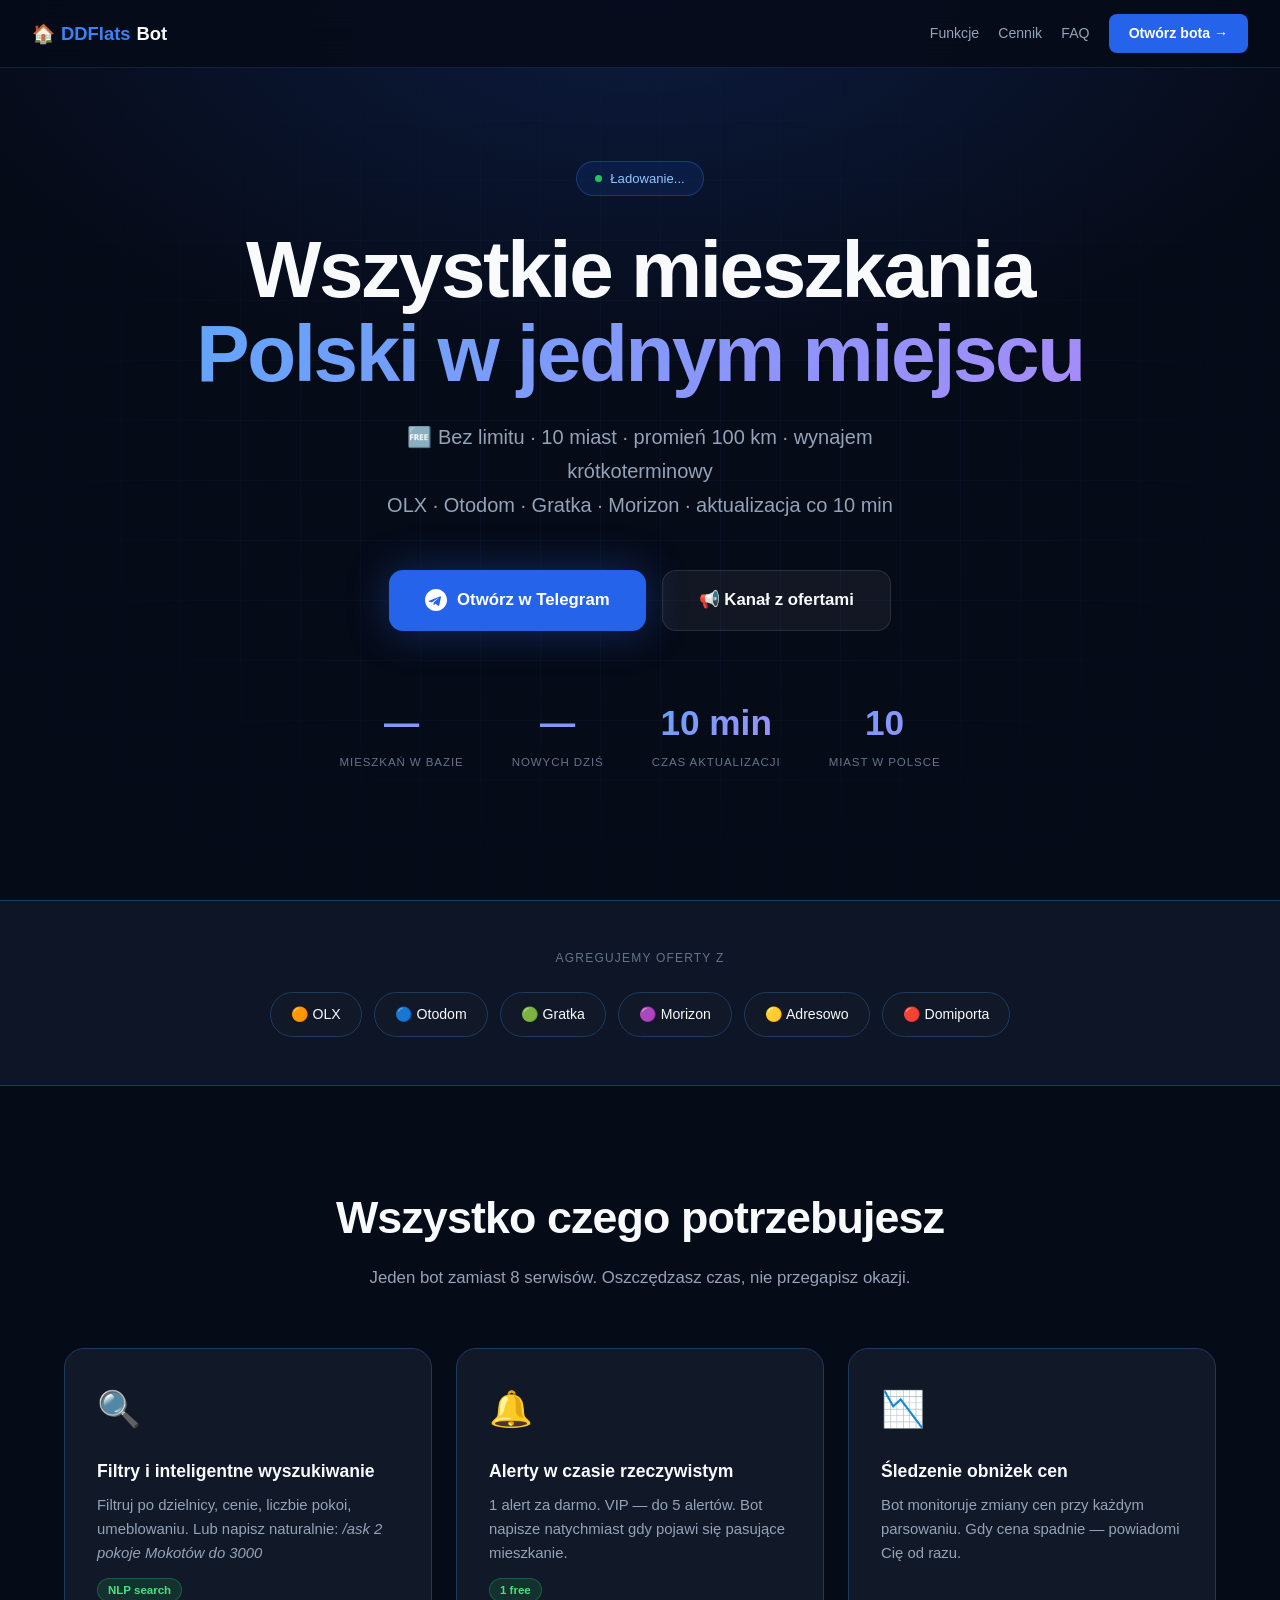
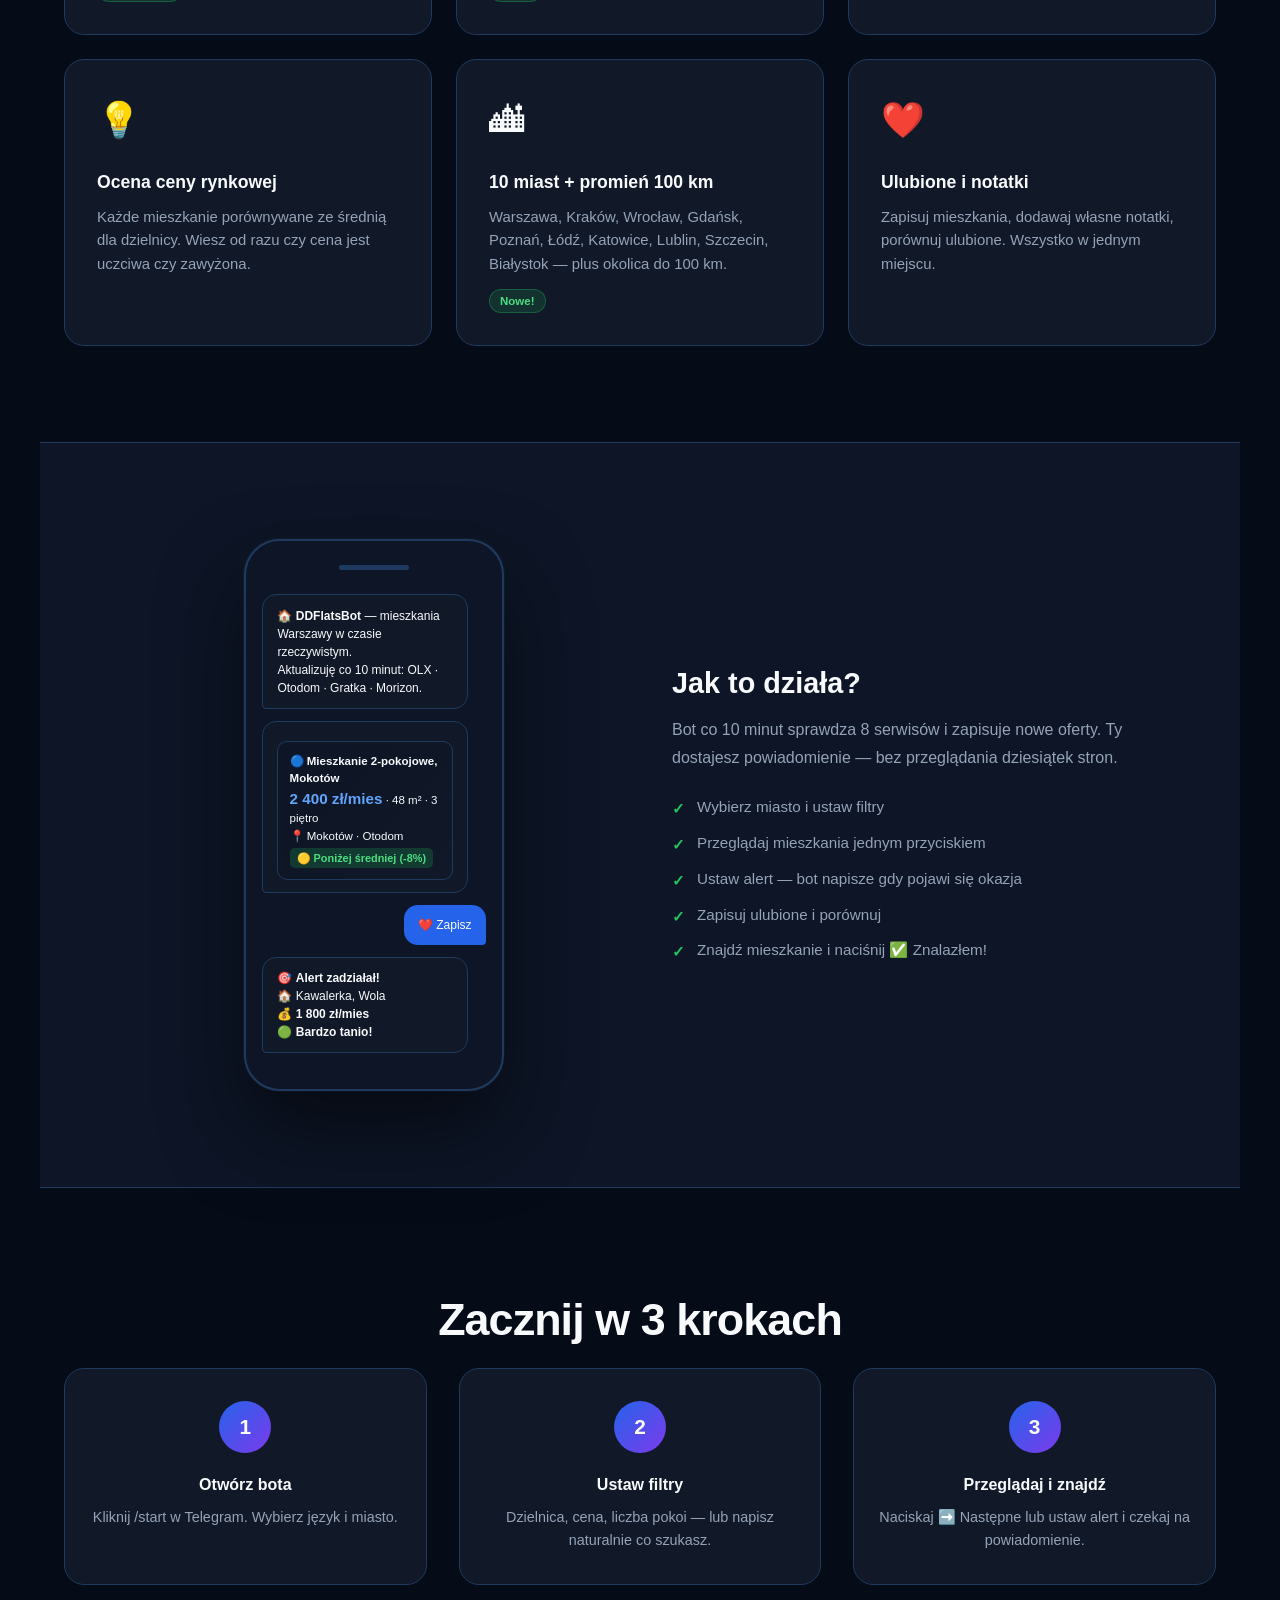
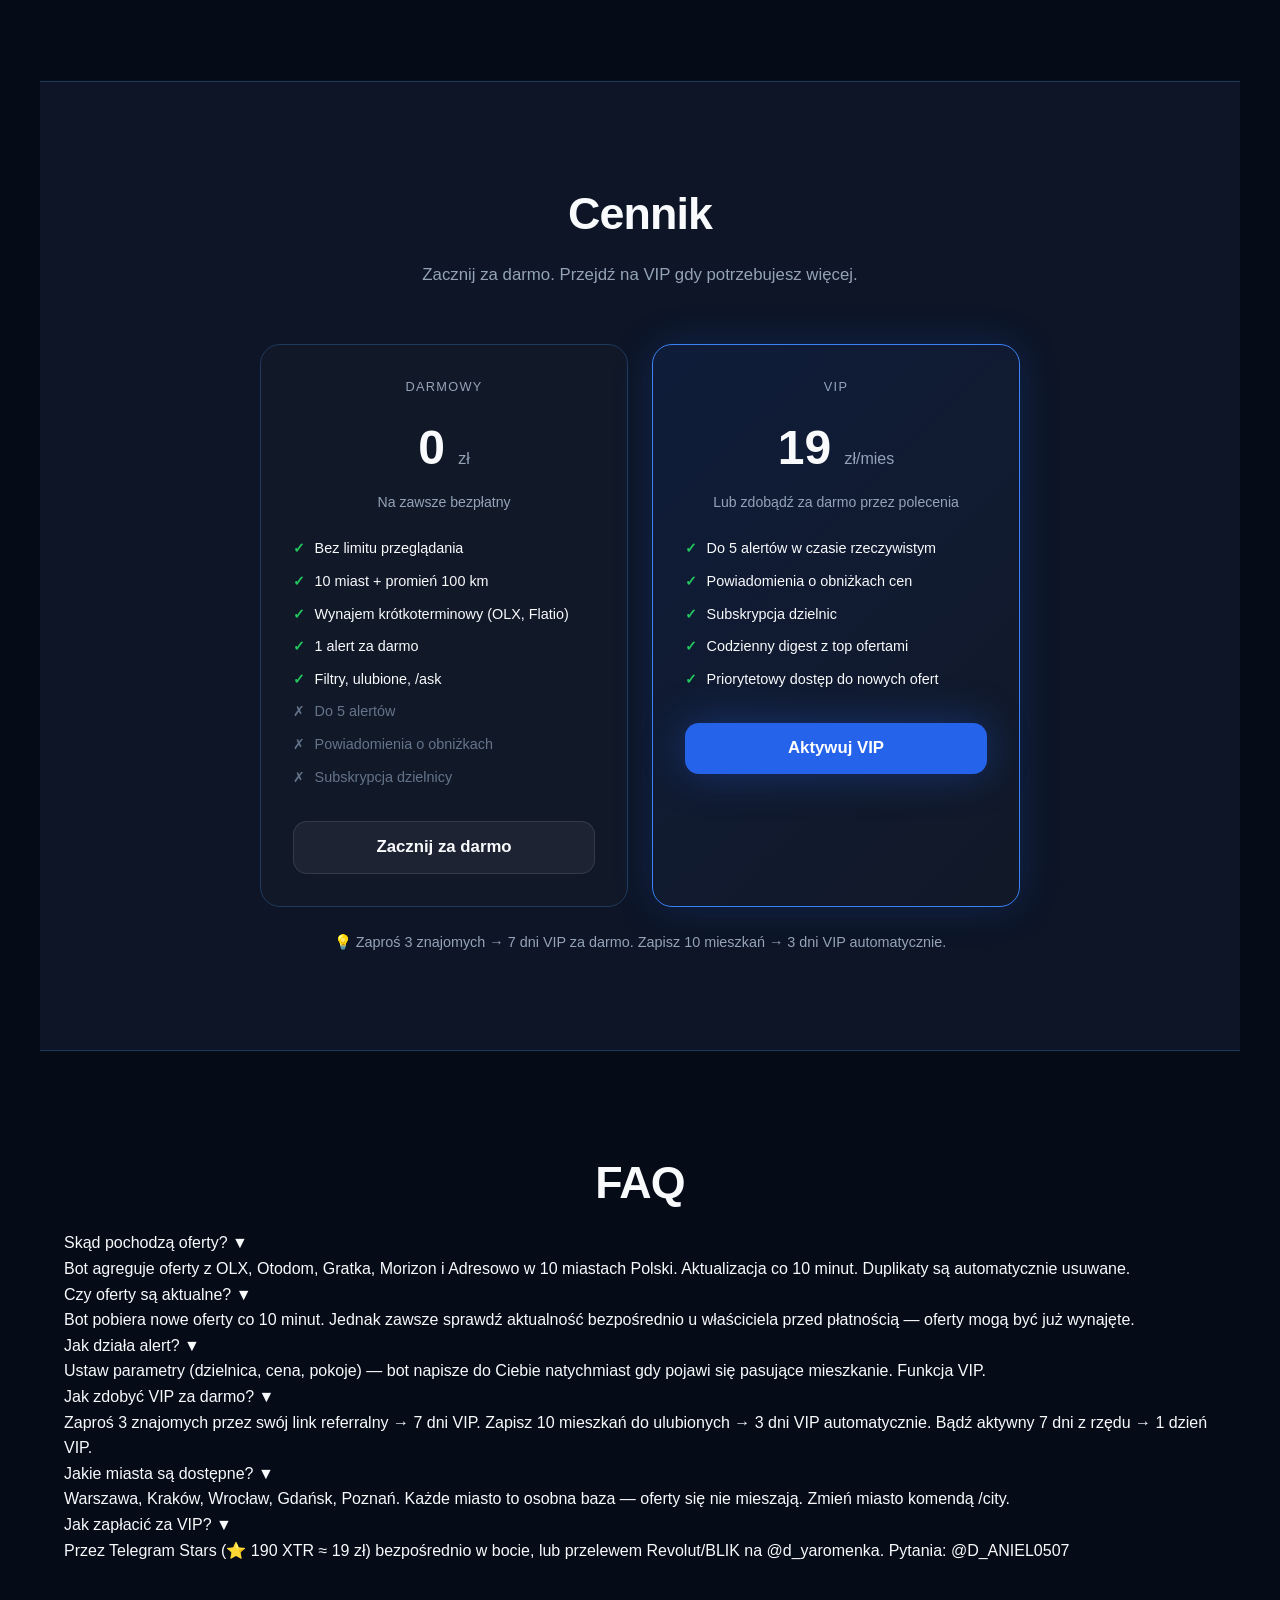
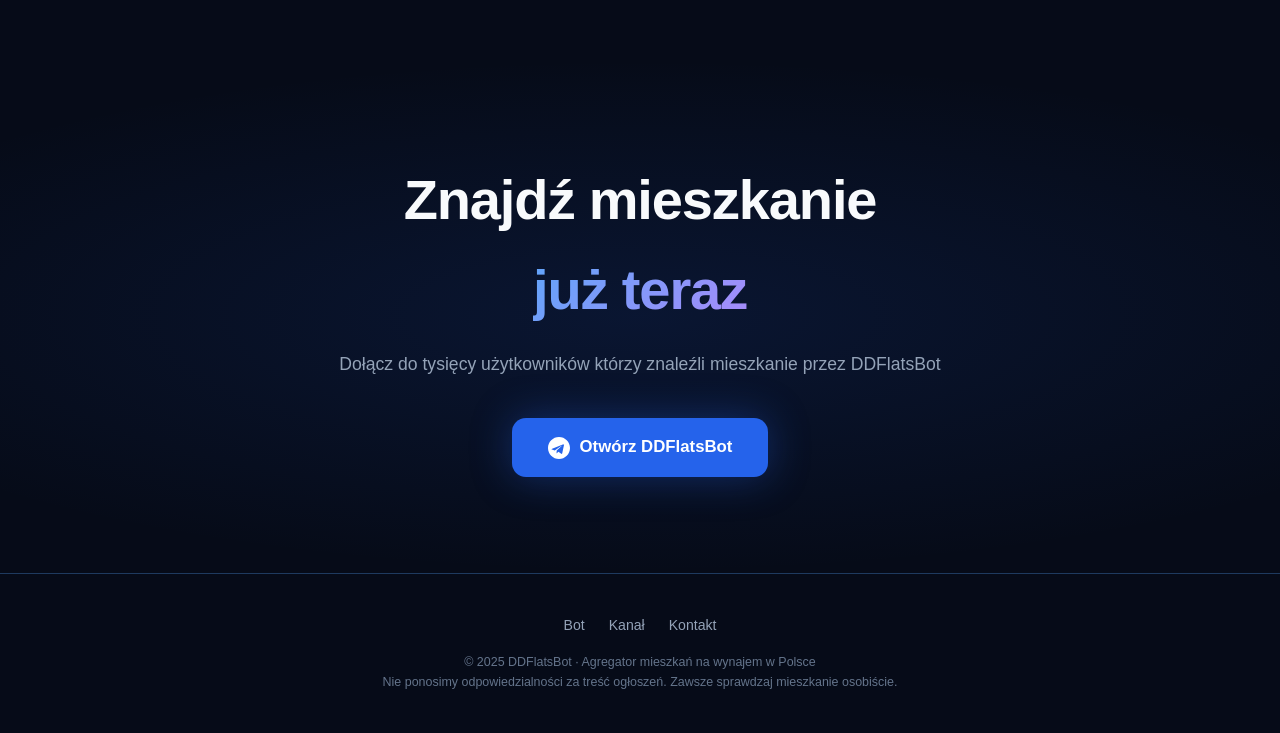
==== commit 9c30a4cd: "Make bot fully free: remove VIP, unlock alerts and district subscribe. Co-authored-by: Cursor <curso" ====
--- a/DDFlatsBot/landing/index.html
+++ b/DDFlatsBot/landing/index.html
@@ -30,7 +30,7 @@
     <span id="live-count">Ładowanie...</span>
   </div>
   <h1 class="anim">Wszystkie mieszkania<br><span class="hl">Polski w jednym miejscu</span></h1>
-  <p class="hsub anim">OLX · Otodom · Gratka · Morizon · Lento i inne.<br>Aktualizacja co 10 minut. Filtry, alerty, powiadomienia.</p>
+  <p class="hsub anim">🆓 Bez limitu · 10 miast · promień 100 km · wynajem krótkoterminowy<br>OLX · Otodom · Gratka · Morizon · aktualizacja co 10 min</p>
   <div class="btns anim">
     <a href="https://t.me/DDFlatsBot" class="bp">
       <svg width="22" height="22" viewBox="0 0 24 24" fill="currentColor"><path d="M12 0C5.373 0 0 5.373 0 12s5.373 12 12 12 12-5.373 12-12S18.627 0 12 0zm5.562 8.248l-2.04 9.613c-.15.668-.543.832-1.1.517l-3.05-2.247-1.47 1.415c-.163.163-.3.3-.614.3l.22-3.1 5.63-5.087c.245-.218-.053-.34-.38-.122L7.34 14.6l-2.98-.93c-.648-.203-.66-.648.135-.96l11.63-4.485c.54-.196 1.013.132.837.023z"/></svg>
@@ -44,7 +44,7 @@
     <div class="stat"><div class="sn" id="stat-apts">—</div><div class="sl">Mieszkań w bazie</div></div>
     <div class="stat"><div class="sn" id="stat-new">—</div><div class="sl">Nowych dziś</div></div>
     <div class="stat"><div class="sn">10 min</div><div class="sl">Czas aktualizacji</div></div>
-    <div class="stat"><div class="sn">5+</div><div class="sl">Miast w Polsce</div></div>
+    <div class="stat"><div class="sn">10</div><div class="sl">Miast w Polsce</div></div>
   </div>
 </section>
 
@@ -57,8 +57,6 @@
     <span class="src">🟣 Morizon</span>
     <span class="src">🟡 Adresowo</span>
     <span class="src">🔴 Domiporta</span>
-    <span class="src">🟤 Lento</span>
-    <span class="src">🔷 Szybko</span>
   </div>
 </div>
 
@@ -75,8 +73,8 @@
     <div class="fc anim">
       <span class="fi">🔔</span>
       <div class="ft">Alerty w czasie rzeczywistym</div>
-      <div class="fd">Ustaw parametry — bot napisze natychmiast gdy pojawi się pasujące mieszkanie. Nie przegapisz okazji.</div>
-      <span class="fb">VIP</span>
+      <div class="fd">1 alert za darmo. VIP — do 5 alertów. Bot napisze natychmiast gdy pojawi się pasujące mieszkanie.</div>
+      <span class="fb">1 free</span>
     </div>
     <div class="fc anim">
       <span class="fi">📉</span>
@@ -90,8 +88,8 @@
     </div>
     <div class="fc anim">
       <span class="fi">🏙</span>
-      <div class="ft">5 miast Polski</div>
-      <div class="fd">Warszawa, Kraków, Wrocław, Gdańsk, Poznań — każde miasto to osobna baza. Bez mieszania ofert.</div>
+      <div class="ft">10 miast + promień 100 km</div>
+      <div class="fd">Warszawa, Kraków, Wrocław, Gdańsk, Poznań, Łódź, Katowice, Lublin, Szczecin, Białystok — plus okolica do 100 km.</div>
       <span class="fb">Nowe!</span>
     </div>
     <div class="fc anim">
@@ -178,11 +176,12 @@
       <div class="pc-val">0 <small>zł</small></div>
       <div class="pc-desc">Na zawsze bezpłatny</div>
       <ul class="pc-list">
-        <li class="y">7 mieszkań za darmo</li>
-        <li class="y">Filtry: dzielnica, cena, pokoje</li>
-        <li class="y">Inteligentne wyszukiwanie /ask</li>
-        <li class="y">Ulubione i notatki</li>
-        <li class="n">Alerty w czasie rzeczywistym</li>
+        <li class="y">Bez limitu przeglądania</li>
+        <li class="y">10 miast + promień 100 km</li>
+        <li class="y">Wynajem krótkoterminowy (OLX, Flatio)</li>
+        <li class="y">1 alert za darmo</li>
+        <li class="y">Filtry, ulubione, /ask</li>
+        <li class="n">Do 5 alertów</li>
         <li class="n">Powiadomienia o obniżkach</li>
         <li class="n">Subskrypcja dzielnicy</li>
       </ul>
@@ -193,8 +192,7 @@
       <div class="pc-val">19 <small>zł/mies</small></div>
       <div class="pc-desc">Lub zdobądź za darmo przez polecenia</div>
       <ul class="pc-list">
-        <li class="y">Bez limitu przeglądania</li>
-        <li class="y">Alerty w czasie rzeczywistym</li>
+        <li class="y">Do 5 alertów w czasie rzeczywistym</li>
         <li class="y">Powiadomienia o obniżkach cen</li>
         <li class="y">Subskrypcja dzielnic</li>
         <li class="y">Codzienny digest z top ofertami</li>
@@ -213,7 +211,7 @@
   <div class="faq">
     <div class="fq anim">
       <div class="fq-q" onclick="toggleFaq(this)">Skąd pochodzą oferty? <span class="fq-icon">▼</span></div>
-      <div class="fq-a">Bot agreguje oferty z OLX, Otodom, Gratka, Morizon, Adresowo, Domiporta, Lento i Szybko. Aktualizacja co 10 minut. Duplikaty są automatycznie usuwane.</div>
+      <div class="fq-a">Bot agreguje oferty z OLX, Otodom, Gratka, Morizon i Adresowo w 10 miastach Polski. Aktualizacja co 10 minut. Duplikaty są automatycznie usuwane.</div>
     </div>
     <div class="fq anim">
       <div class="fq-q" onclick="toggleFaq(this)">Czy oferty są aktualne? <span class="fq-icon">▼</span></div>
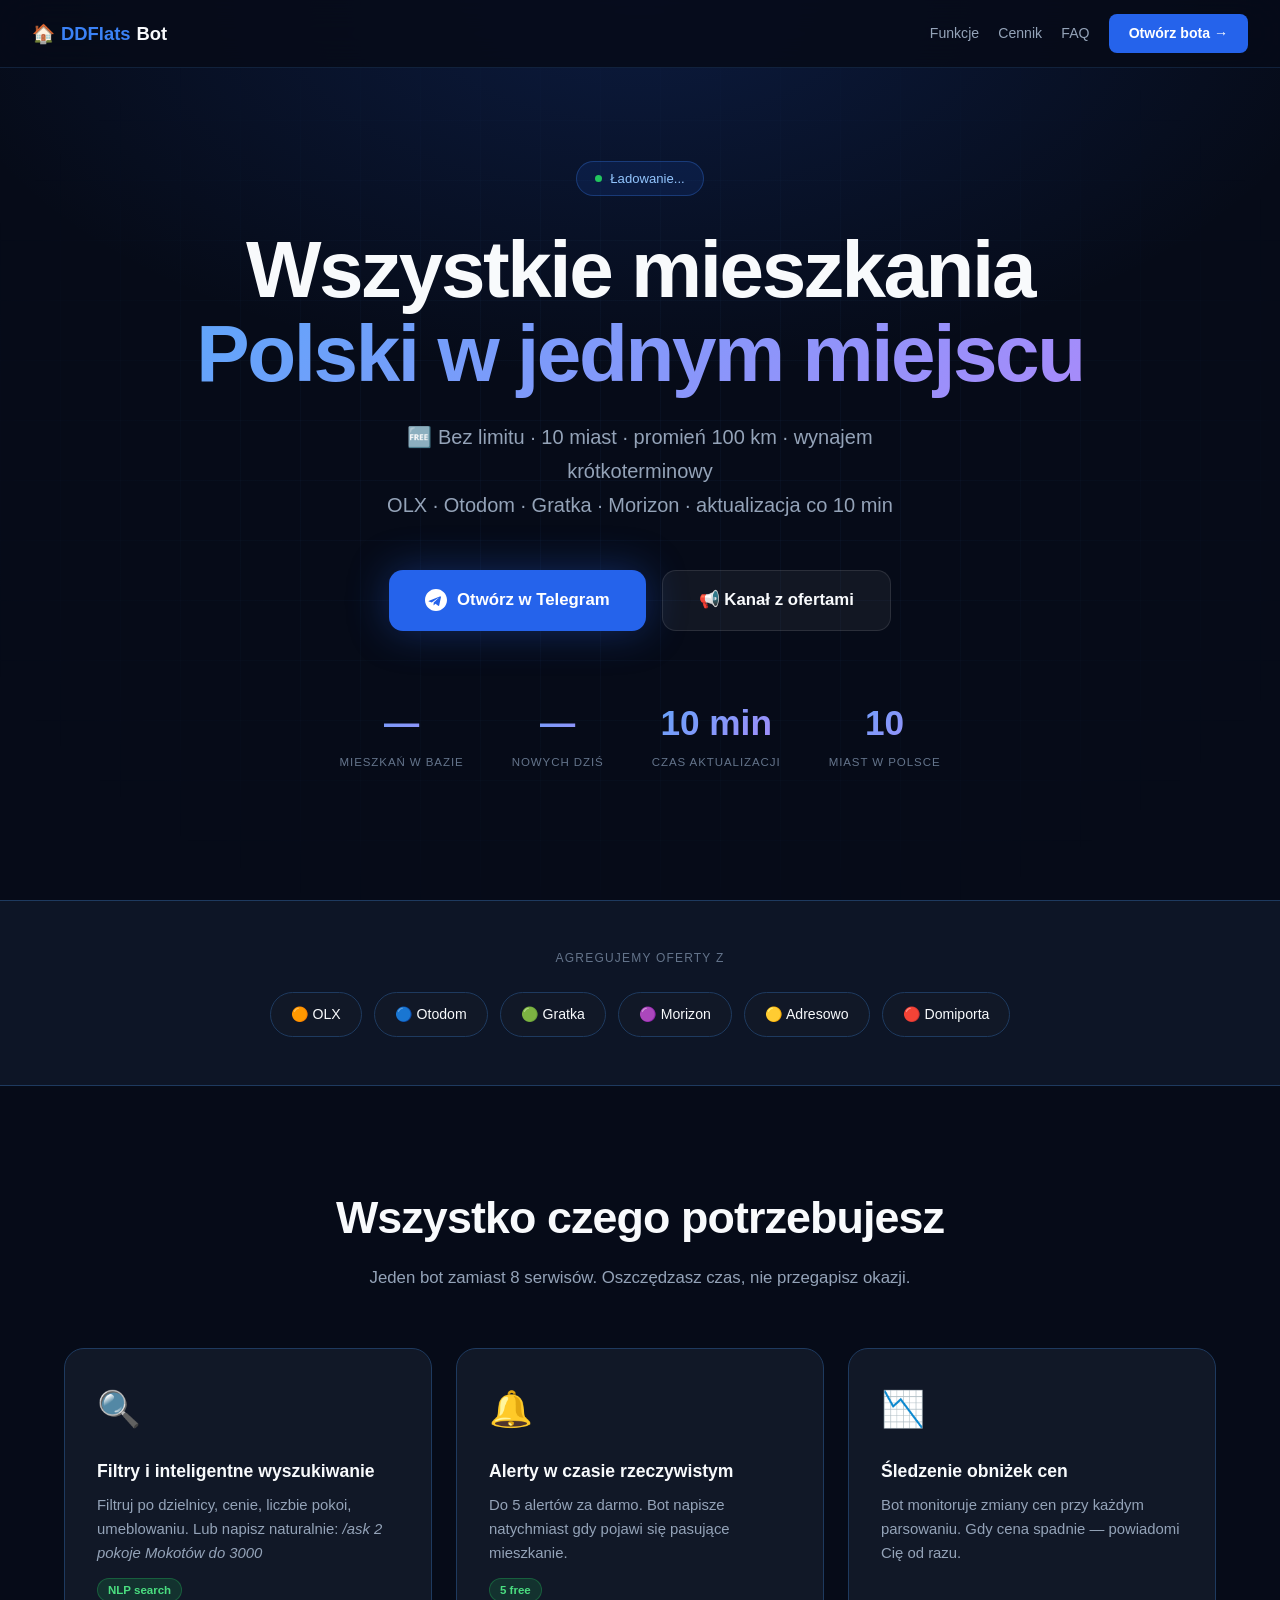
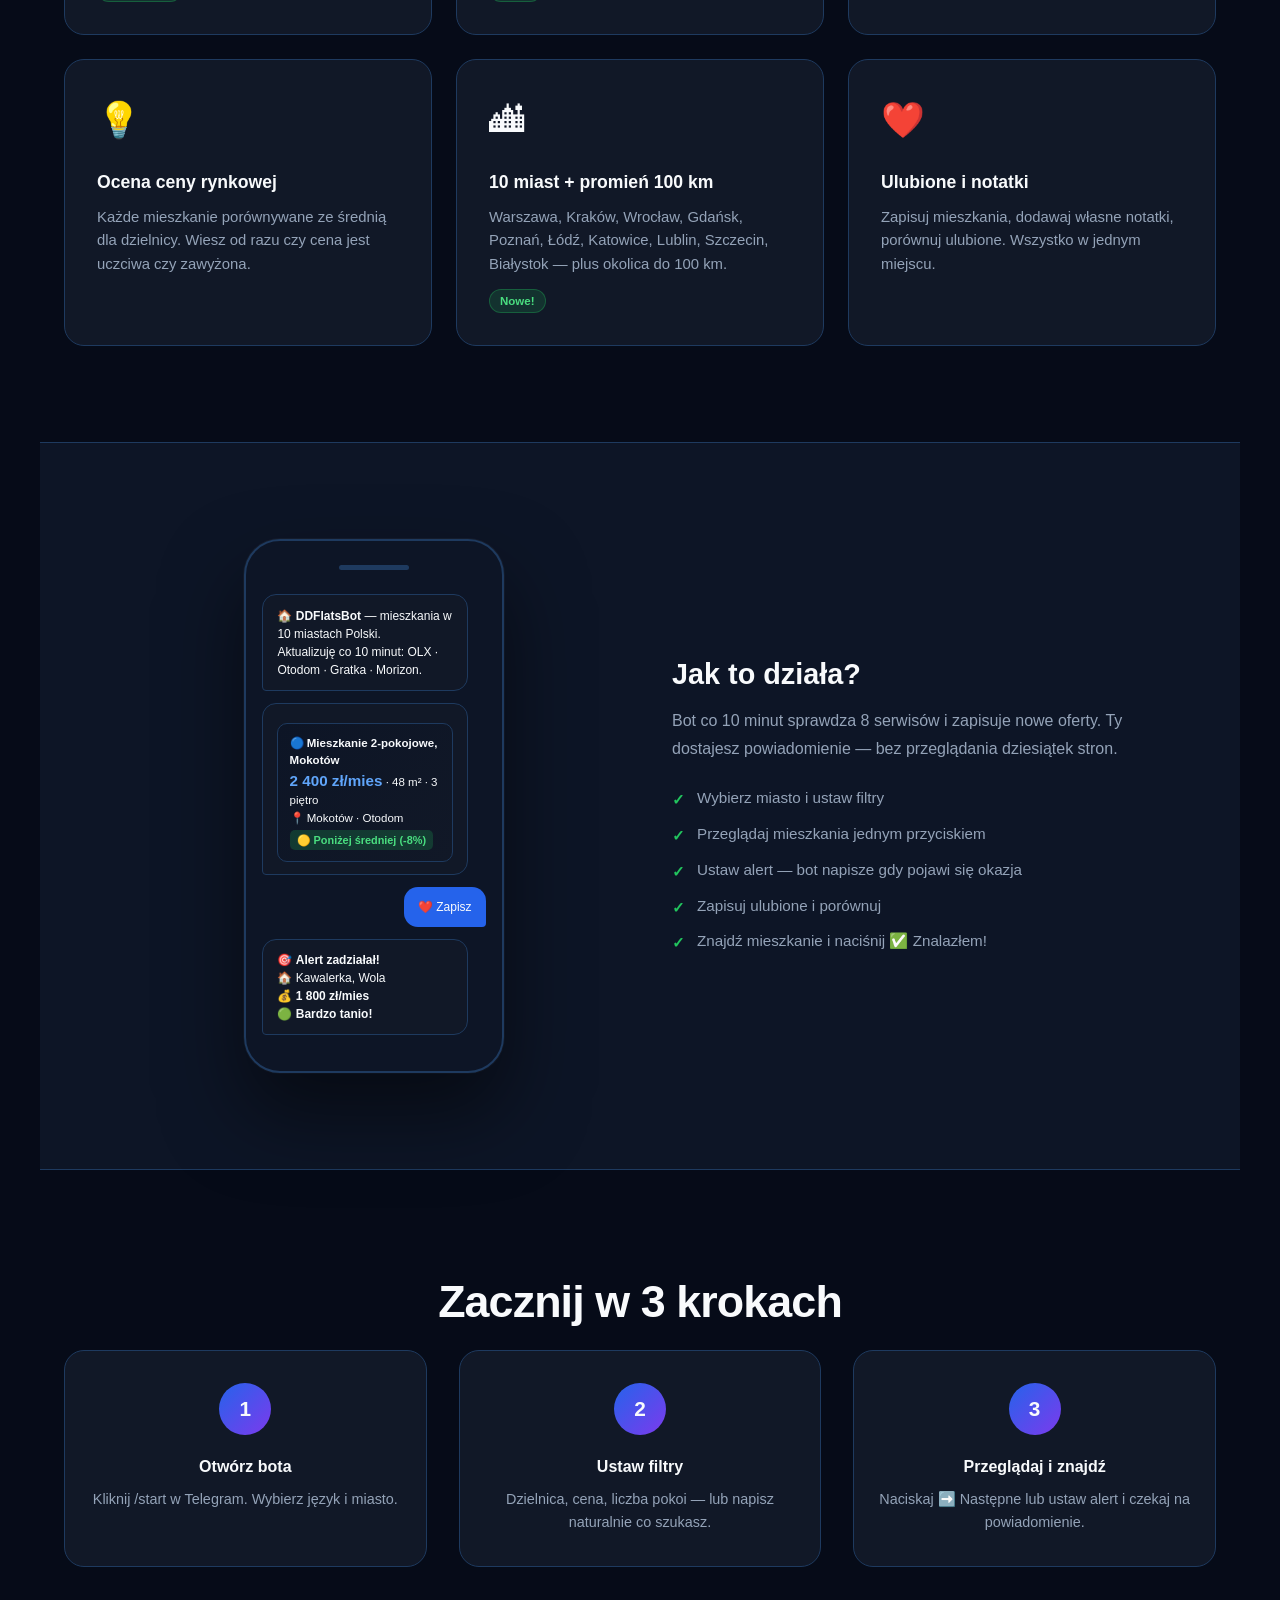
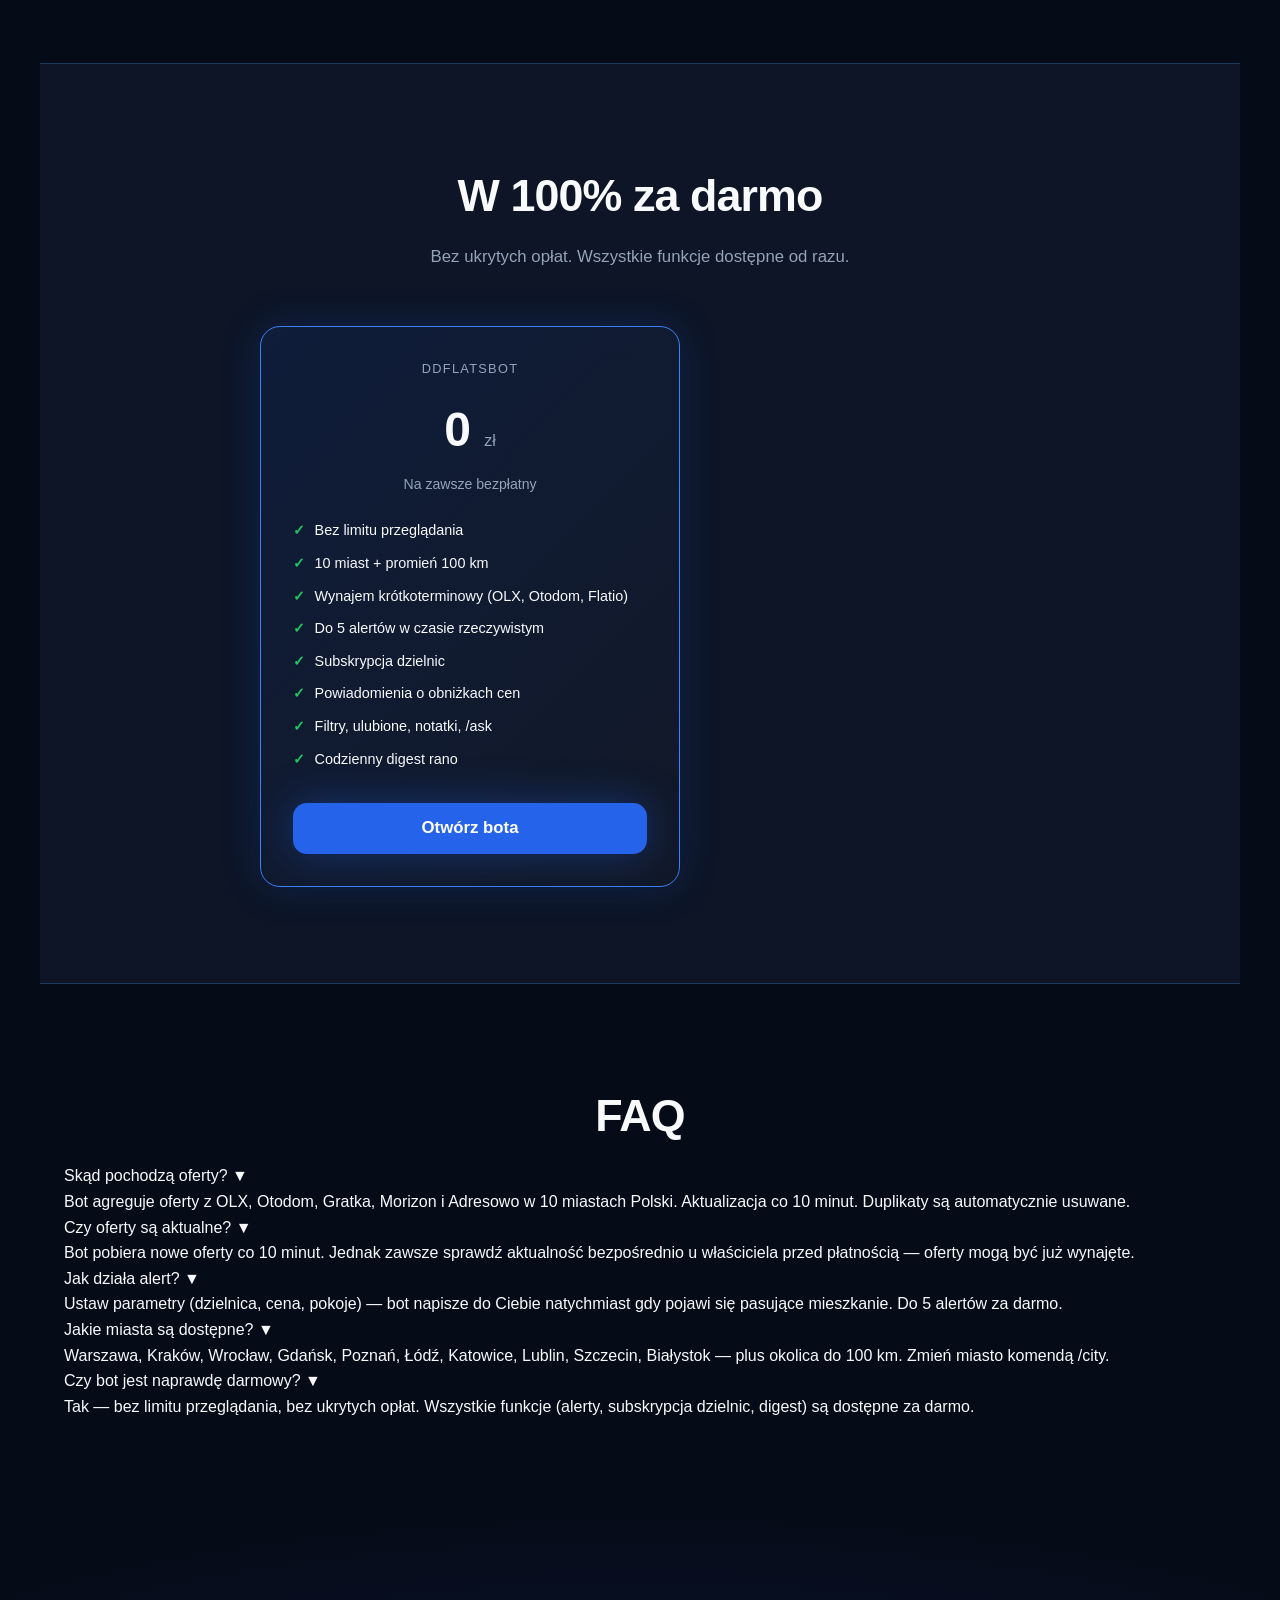
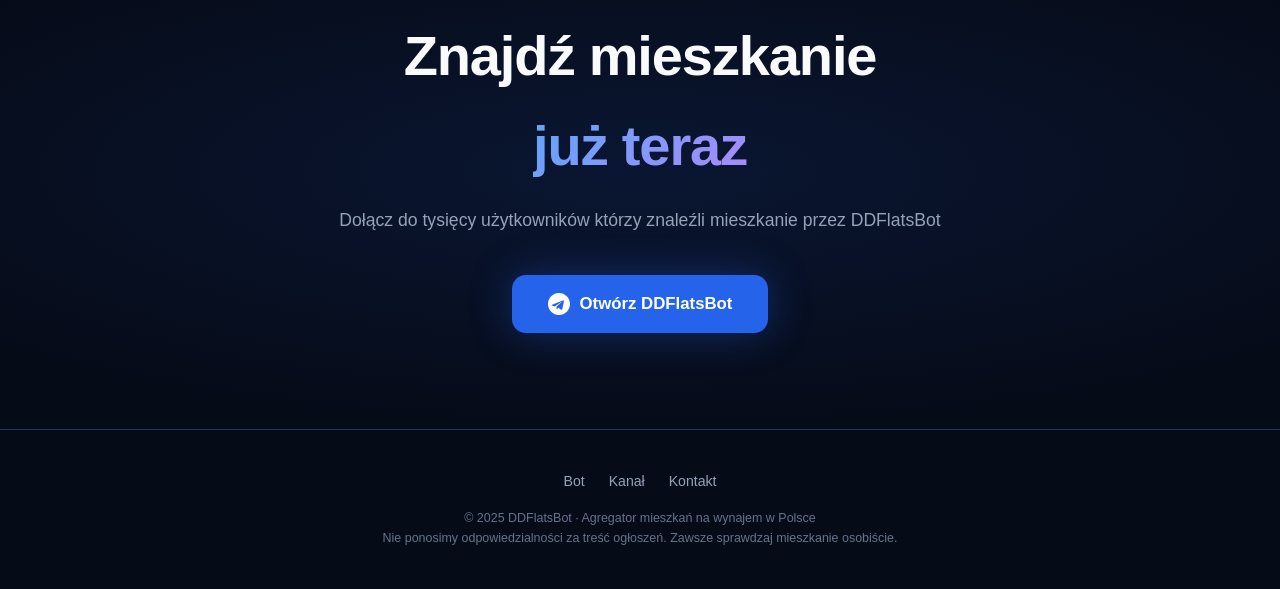
==== commit 56248620: "Polish UX: i18n digest/notes/actions, fix bugs, update landing. Co-authored-by: Cursor <cursoragent@" ====
--- a/DDFlatsBot/landing/index.html
+++ b/DDFlatsBot/landing/index.html
@@ -73,8 +73,8 @@
     <div class="fc anim">
       <span class="fi">🔔</span>
       <div class="ft">Alerty w czasie rzeczywistym</div>
-      <div class="fd">1 alert za darmo. VIP — do 5 alertów. Bot napisze natychmiast gdy pojawi się pasujące mieszkanie.</div>
-      <span class="fb">1 free</span>
+      <div class="fd">Do 5 alertów za darmo. Bot napisze natychmiast gdy pojawi się pasujące mieszkanie.</div>
+      <span class="fb">5 free</span>
     </div>
     <div class="fc anim">
       <span class="fi">📉</span>
@@ -106,7 +106,7 @@
       <div class="pnotch"></div>
       <div class="pmsg">
         <div class="pbub">
-          🏠 <b>DDFlatsBot</b> — mieszkania Warszawy w czasie rzeczywistym.<br>
+          🏠 <b>DDFlatsBot</b> — mieszkania w 10 miastach Polski.<br>
           Aktualizuję co 10 minut: OLX · Otodom · Gratka · Morizon.
         </div>
       </div>
@@ -168,42 +168,26 @@
 </section>
 
 <section class="sec dark-sec" id="pricing">
-  <h2 class="sec-t anim">Cennik</h2>
-  <p class="sec-s anim">Zacznij za darmo. Przejdź na VIP gdy potrzebujesz więcej.</p>
-  <div class="price-g">
-    <div class="pc anim">
-      <div class="pc-name">Darmowy</div>
+  <h2 class="sec-t anim">W 100% za darmo</h2>
+  <p class="sec-s anim">Bez ukrytych opłat. Wszystkie funkcje dostępne od razu.</p>
+  <div class="price-g" style="justify-content:center">
+    <div class="pc hot anim" style="max-width:420px">
+      <div class="pc-name">DDFlatsBot</div>
       <div class="pc-val">0 <small>zł</small></div>
       <div class="pc-desc">Na zawsze bezpłatny</div>
       <ul class="pc-list">
         <li class="y">Bez limitu przeglądania</li>
         <li class="y">10 miast + promień 100 km</li>
-        <li class="y">Wynajem krótkoterminowy (OLX, Flatio)</li>
-        <li class="y">1 alert za darmo</li>
-        <li class="y">Filtry, ulubione, /ask</li>
-        <li class="n">Do 5 alertów</li>
-        <li class="n">Powiadomienia o obniżkach</li>
-        <li class="n">Subskrypcja dzielnicy</li>
+        <li class="y">Wynajem krótkoterminowy (OLX, Otodom, Flatio)</li>
+        <li class="y">Do 5 alertów w czasie rzeczywistym</li>
+        <li class="y">Subskrypcja dzielnic</li>
+        <li class="y">Powiadomienia o obniżkach cen</li>
+        <li class="y">Filtry, ulubione, notatki, /ask</li>
+        <li class="y">Codzienny digest rano</li>
       </ul>
-      <a href="https://t.me/DDFlatsBot" class="bs" style="display:block;text-align:center;padding:12px">Zacznij za darmo</a>
-    </div>
-    <div class="pc hot anim">
-      <div class="pc-name">VIP</div>
-      <div class="pc-val">19 <small>zł/mies</small></div>
-      <div class="pc-desc">Lub zdobądź za darmo przez polecenia</div>
-      <ul class="pc-list">
-        <li class="y">Do 5 alertów w czasie rzeczywistym</li>
-        <li class="y">Powiadomienia o obniżkach cen</li>
-        <li class="y">Subskrypcja dzielnic</li>
-        <li class="y">Codzienny digest z top ofertami</li>
-        <li class="y">Priorytetowy dostęp do nowych ofert</li>
-      </ul>
-      <a href="https://t.me/DDFlatsBot" class="bp" style="display:block;text-align:center;padding:12px">Aktywuj VIP</a>
-    </div>
-  </div>
-  <p style="text-align:center;color:var(--muted);margin-top:1.5rem;font-size:.9rem">
-    💡 Zaproś 3 znajomych → 7 dni VIP za darmo. Zapisz 10 mieszkań → 3 dni VIP automatycznie.
-  </p>
+      <a href="https://t.me/DDFlatsBot" class="bp" style="display:block;text-align:center;padding:12px">Otwórz bota</a>
+    </div>
+  </div>
 </section>
 
 <section class="sec" id="faq">
@@ -219,19 +203,15 @@
     </div>
     <div class="fq anim">
       <div class="fq-q" onclick="toggleFaq(this)">Jak działa alert? <span class="fq-icon">▼</span></div>
-      <div class="fq-a">Ustaw parametry (dzielnica, cena, pokoje) — bot napisze do Ciebie natychmiast gdy pojawi się pasujące mieszkanie. Funkcja VIP.</div>
-    </div>
-    <div class="fq anim">
-      <div class="fq-q" onclick="toggleFaq(this)">Jak zdobyć VIP za darmo? <span class="fq-icon">▼</span></div>
-      <div class="fq-a">Zaproś 3 znajomych przez swój link referralny → 7 dni VIP. Zapisz 10 mieszkań do ulubionych → 3 dni VIP automatycznie. Bądź aktywny 7 dni z rzędu → 1 dzień VIP.</div>
+      <div class="fq-a">Ustaw parametry (dzielnica, cena, pokoje) — bot napisze do Ciebie natychmiast gdy pojawi się pasujące mieszkanie. Do 5 alertów za darmo.</div>
     </div>
     <div class="fq anim">
       <div class="fq-q" onclick="toggleFaq(this)">Jakie miasta są dostępne? <span class="fq-icon">▼</span></div>
-      <div class="fq-a">Warszawa, Kraków, Wrocław, Gdańsk, Poznań. Każde miasto to osobna baza — oferty się nie mieszają. Zmień miasto komendą /city.</div>
-    </div>
-    <div class="fq anim">
-      <div class="fq-q" onclick="toggleFaq(this)">Jak zapłacić za VIP? <span class="fq-icon">▼</span></div>
-      <div class="fq-a">Przez Telegram Stars (⭐ 190 XTR ≈ 19 zł) bezpośrednio w bocie, lub przelewem Revolut/BLIK na @d_yaromenka. Pytania: @D_ANIEL0507</div>
+      <div class="fq-a">Warszawa, Kraków, Wrocław, Gdańsk, Poznań, Łódź, Katowice, Lublin, Szczecin, Białystok — plus okolica do 100 km. Zmień miasto komendą /city.</div>
+    </div>
+    <div class="fq anim">
+      <div class="fq-q" onclick="toggleFaq(this)">Czy bot jest naprawdę darmowy? <span class="fq-icon">▼</span></div>
+      <div class="fq-a">Tak — bez limitu przeglądania, bez ukrytych opłat. Wszystkie funkcje (alerty, subskrypcja dzielnic, digest) są dostępne za darmo.</div>
     </div>
   </div>
 </section>
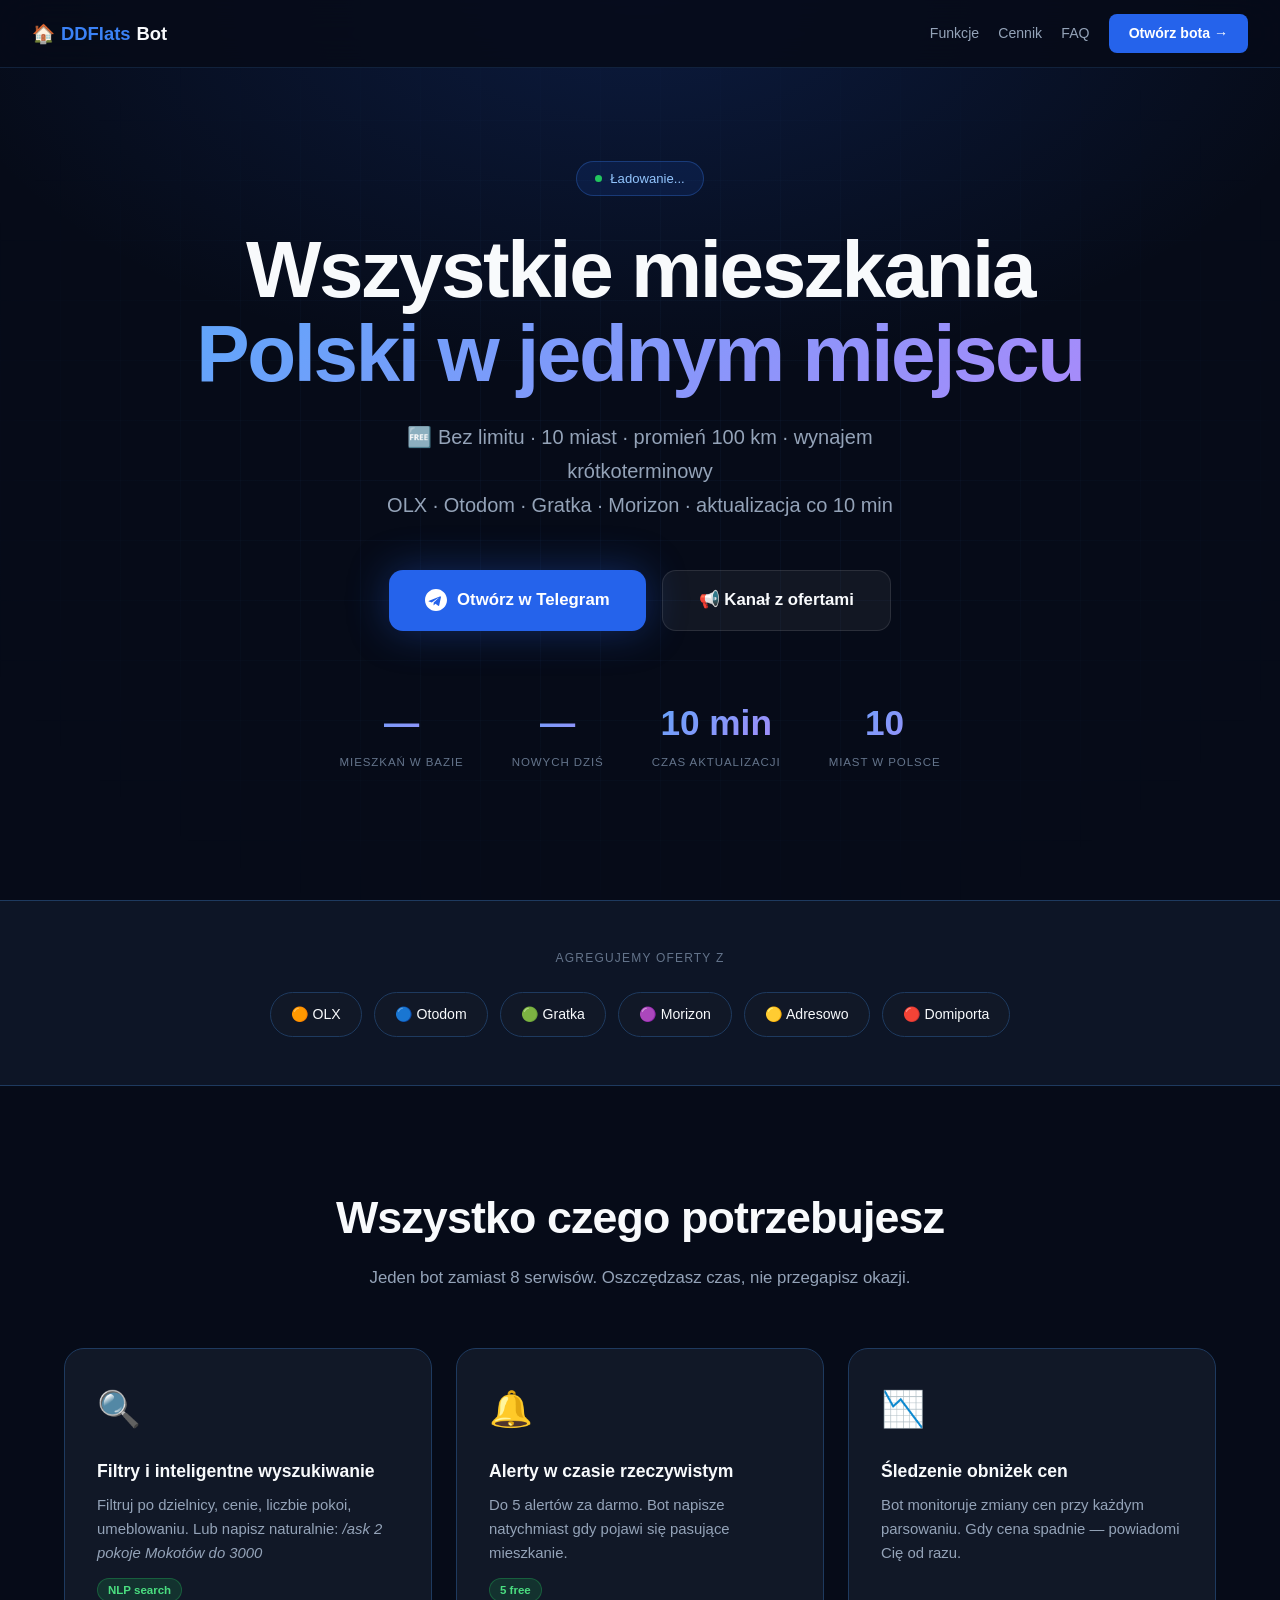
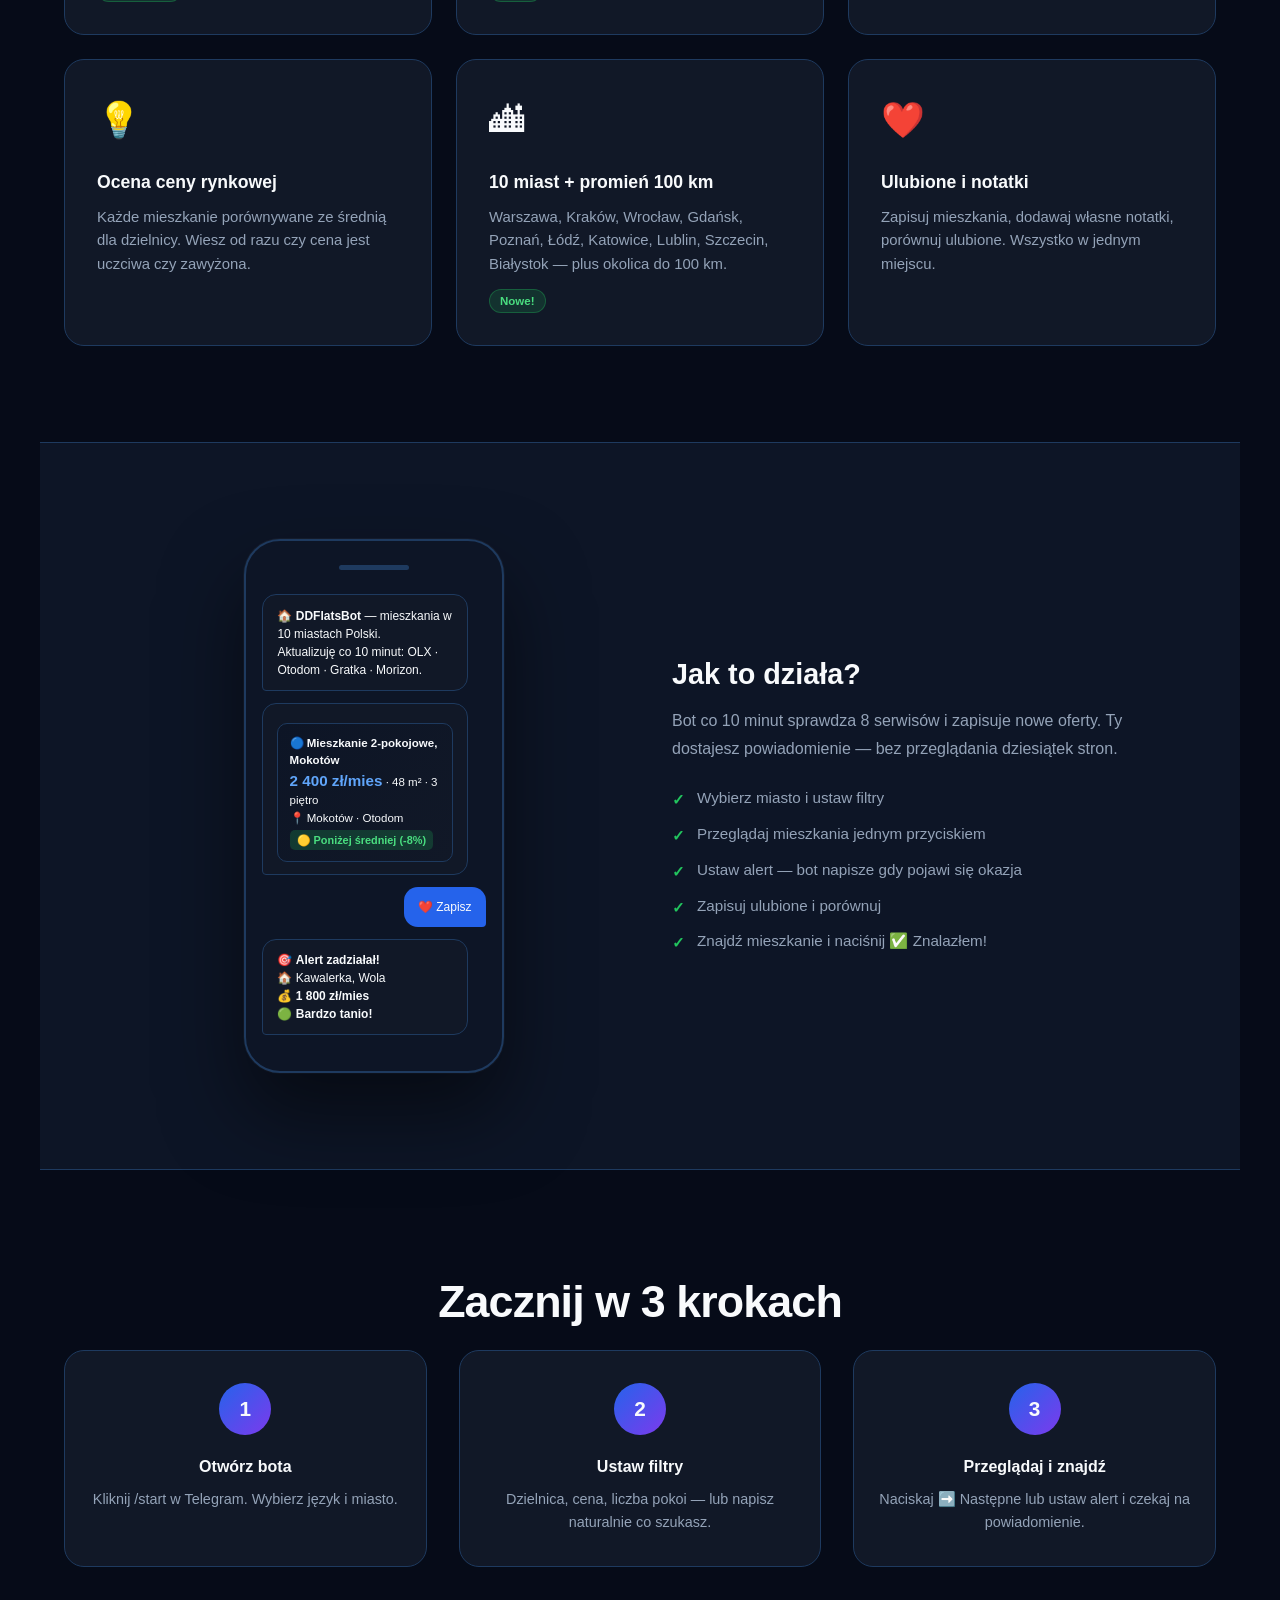
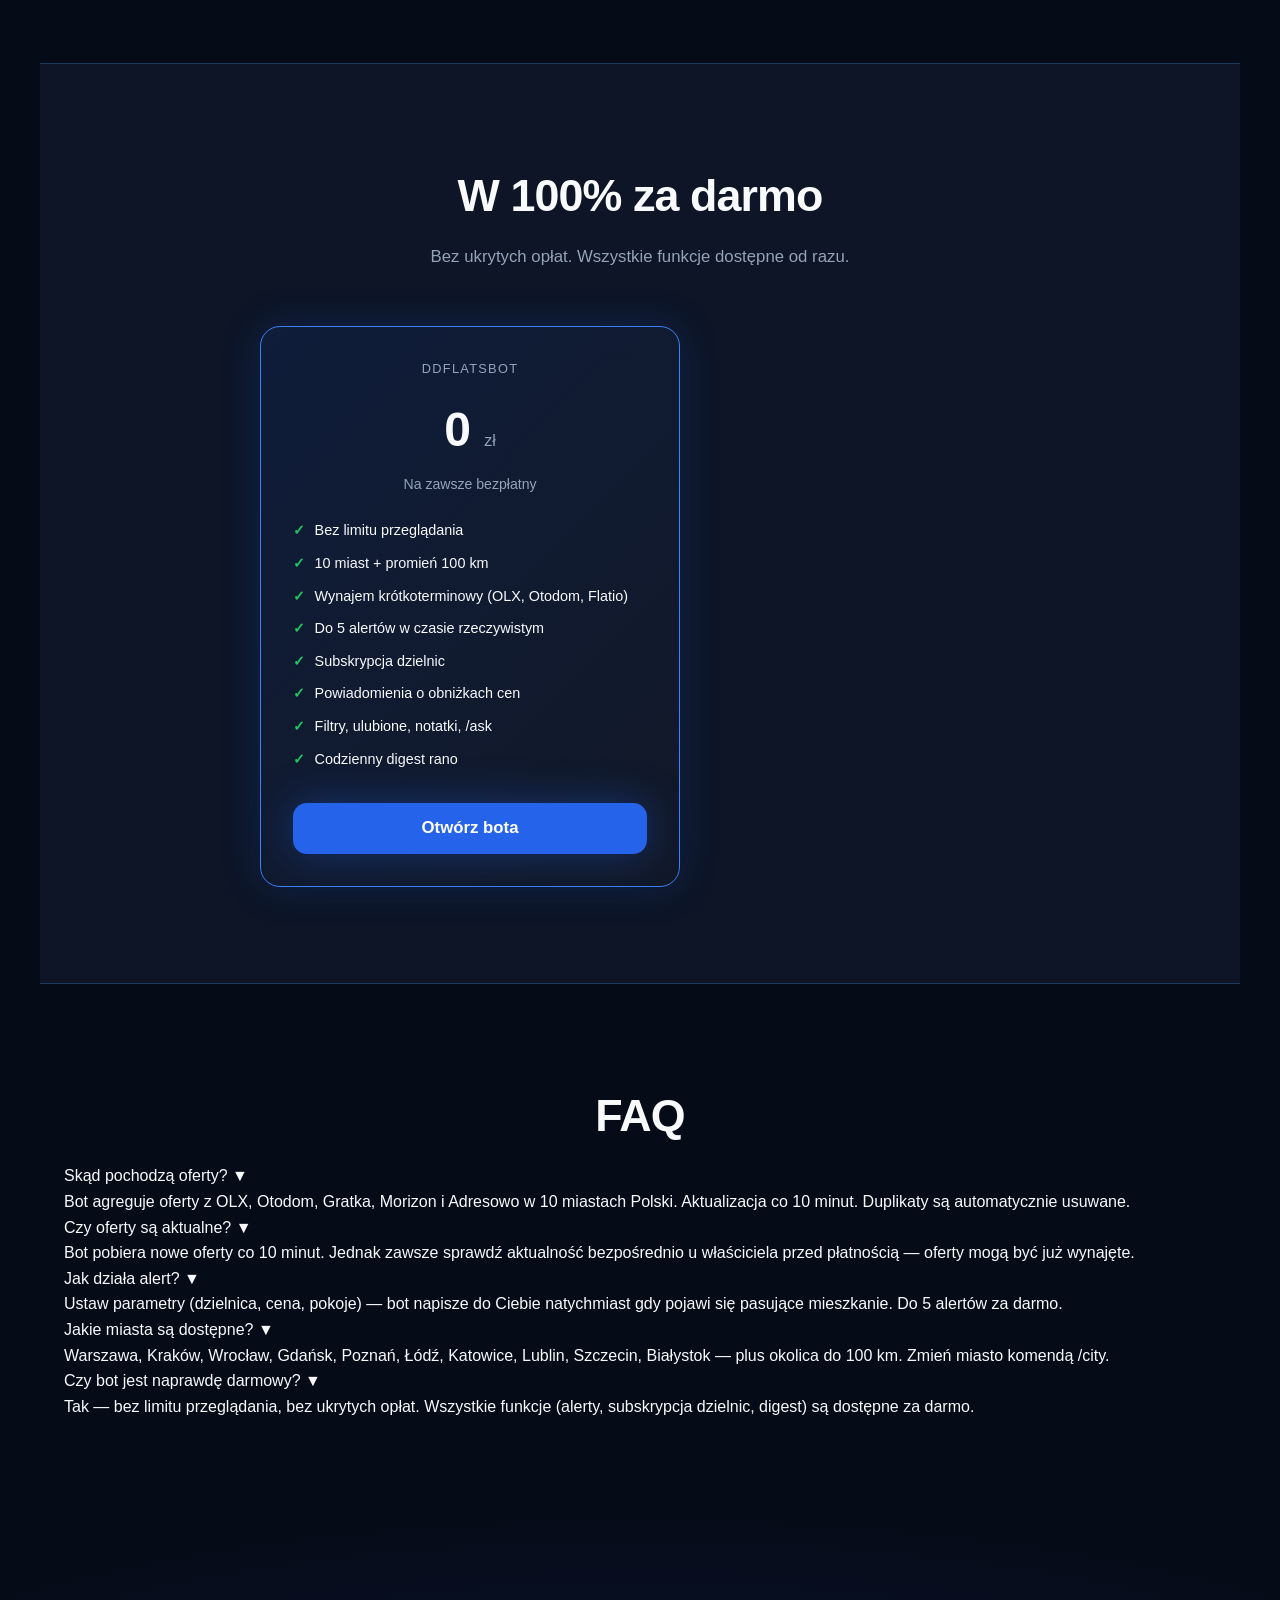
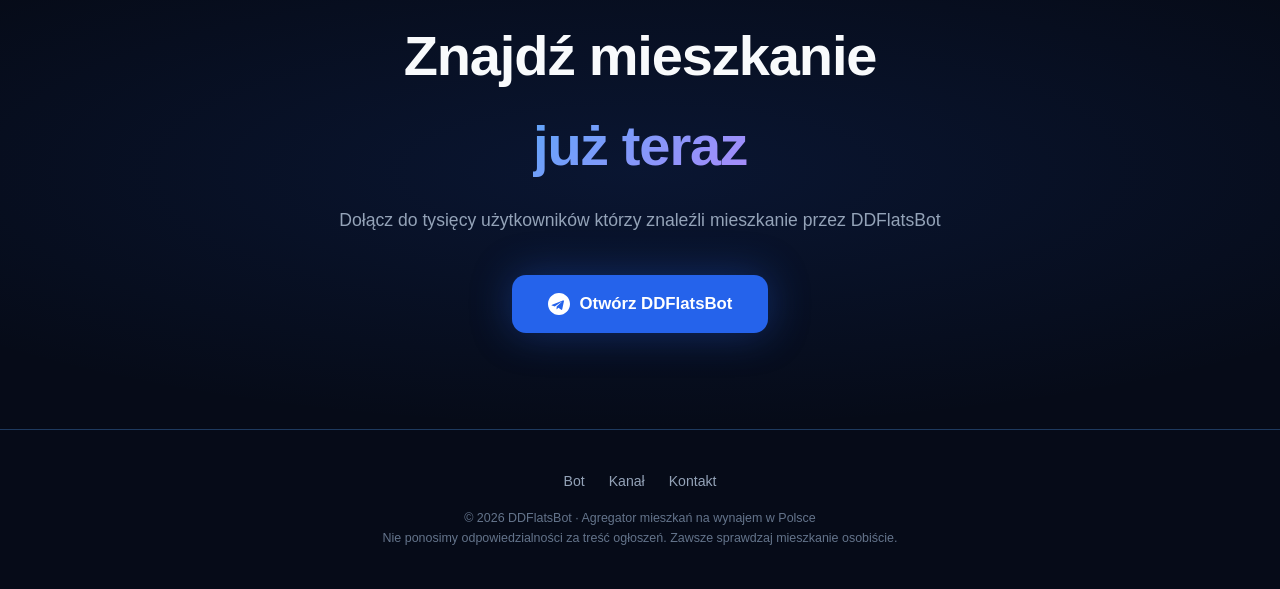
==== commit f672a29e: "Global polish: remove VIP grants, fix onboarding, full i18n commands. Co-authored-by: Cursor <cursor" ====
--- a/DDFlatsBot/landing/index.html
+++ b/DDFlatsBot/landing/index.html
@@ -232,7 +232,7 @@
     <a href="https://t.me/D_ANIEL0507">Kontakt</a>
   </div>
   <div class="foot-copy">
-    © 2025 DDFlatsBot · Agregator mieszkań na wynajem w Polsce<br>
+    © 2026 DDFlatsBot · Agregator mieszkań na wynajem w Polsce<br>
     Nie ponosimy odpowiedzialności za treść ogłoszeń. Zawsze sprawdzaj mieszkanie osobiście.
   </div>
 </footer>
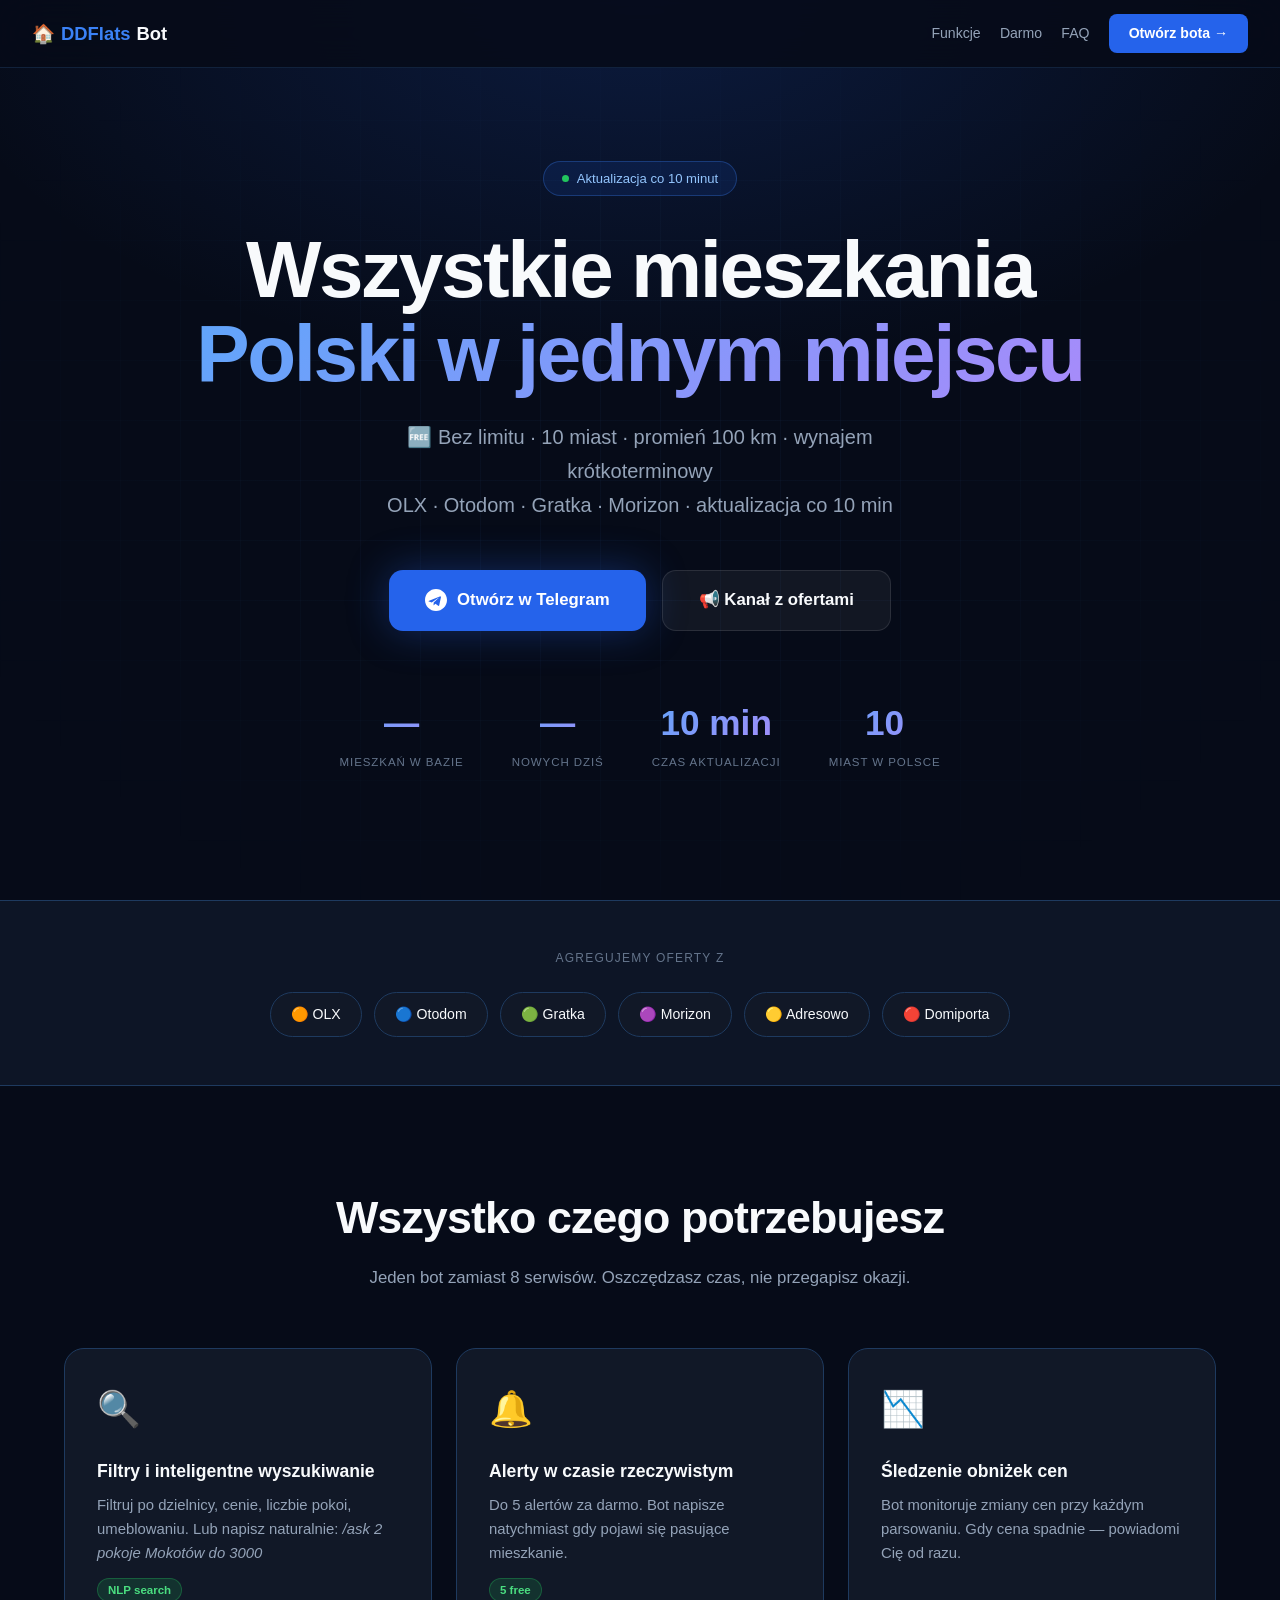
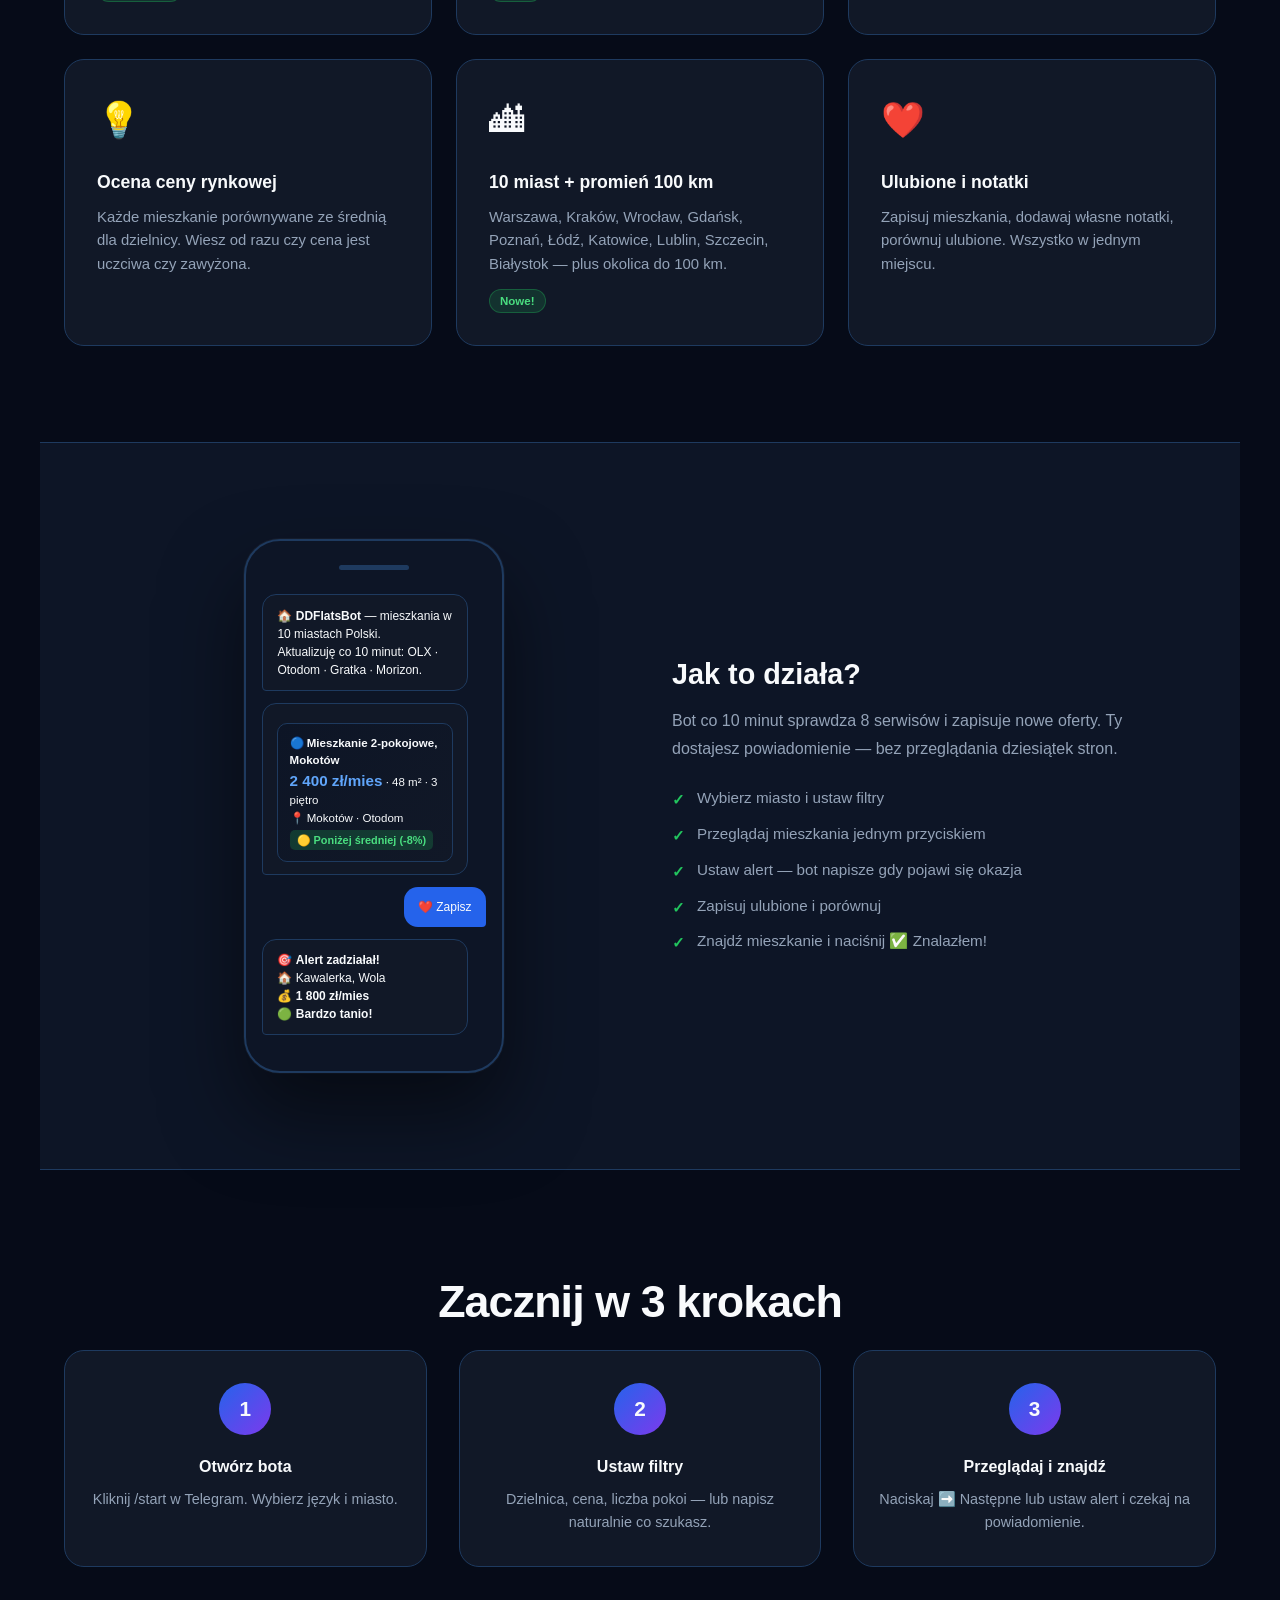
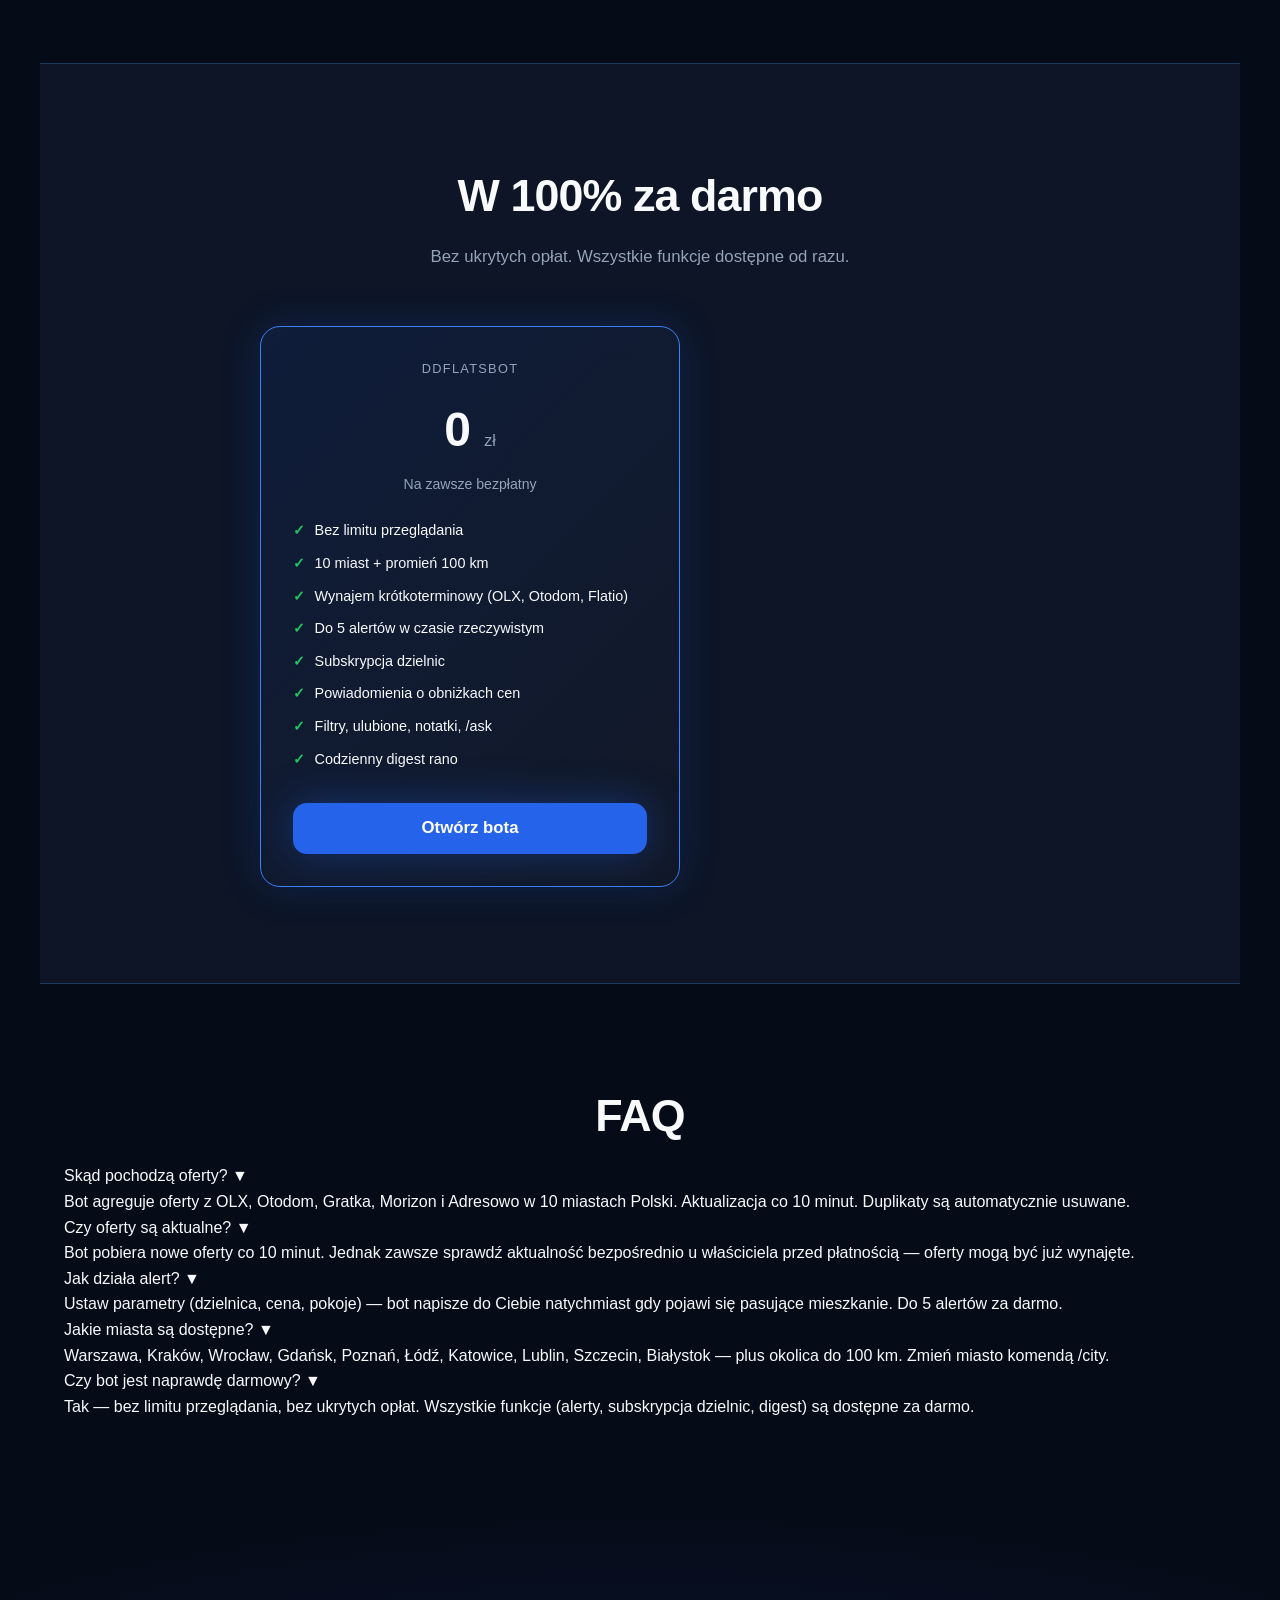
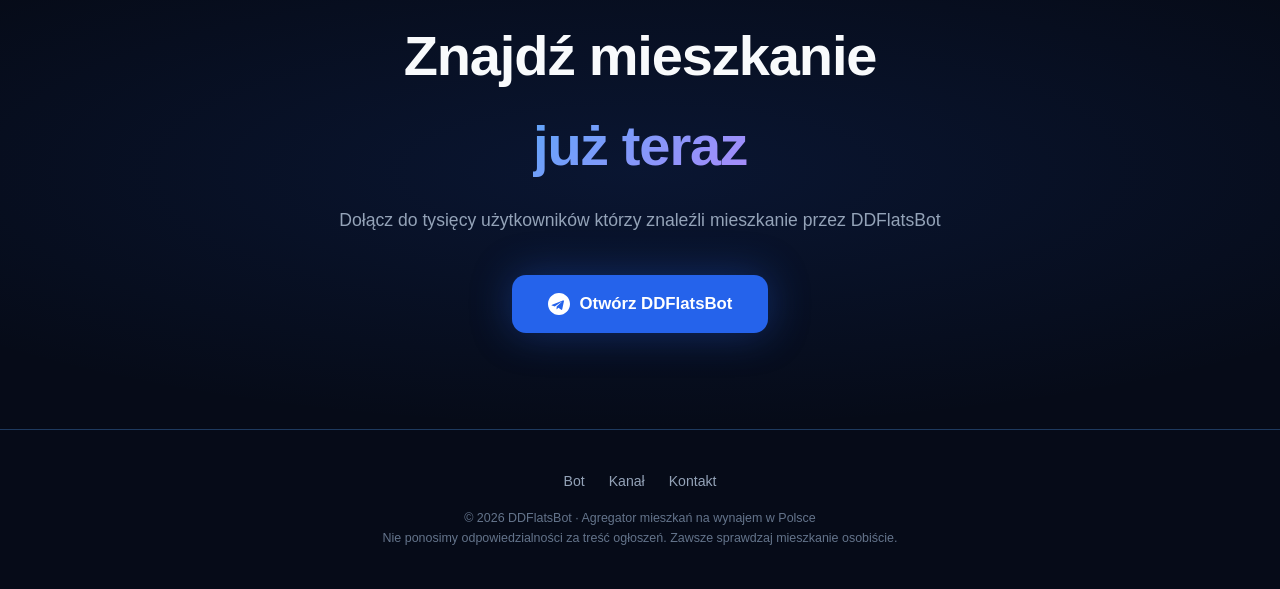
==== commit 8cfdc500: "Fix district sentinel, map radius, compare UX, and landing stats. Use __all__ instead of Cyrillic in" ====
--- a/DDFlatsBot/landing/index.html
+++ b/DDFlatsBot/landing/index.html
@@ -3,7 +3,8 @@
 <head>
 <meta charset="UTF-8">
 <meta name="viewport" content="width=device-width,initial-scale=1">
-<meta name="description" content="DDFlatsBot — bot Telegram do wynajmu mieszkań w Polsce. OLX, Otodom, Gratka, Morizon. Aktualizacja co 10 minut. Warszawa, Kraków, Wrocław, Gdańsk.">
+<meta name="description" content="DDFlatsBot — darmowy bot Telegram do wynajmu mieszkań w Polsce. 10 miast, promień 100 km. OLX, Otodom, Gratka, Morizon. Aktualizacja co 10 minut.">
+<meta name="ddflats-api" content="https://ddflatsbot.onrender.com">
 <meta name="keywords" content="mieszkania wynajem bot telegram, OLX Otodom wynajem Warszawa, bot mieszkania Polska">
 <meta property="og:title" content="DDFlatsBot — Mieszkania w Polsce">
 <meta property="og:description" content="Wszystkie mieszkania na wynajem w jednym miejscu. OLX · Otodom · Gratka · Morizon. Aktualizacja co 10 minut.">
@@ -16,7 +17,7 @@
   <a class="logo" href="#">🏠 <em>DDFlats</em>Bot</a>
   <div class="nav-r">
     <a href="#features" class="hide-m">Funkcje</a>
-    <a href="#pricing" class="hide-m">Cennik</a>
+    <a href="#pricing" class="hide-m">Darmo</a>
     <a href="#faq" class="hide-m">FAQ</a>
     <a href="https://t.me/DDFlatsBot" class="nav-cta">Otwórz bota →</a>
   </div>
@@ -252,10 +253,12 @@
 }, { threshold: 0.1 });
 document.querySelectorAll('.anim').forEach(el => obs.observe(el));
 
-// Load live stats from API
+// Load live stats from API (Render worker when landing is static)
 async function loadStats() {
+  const apiBase = document.querySelector('meta[name="ddflats-api"]')?.content || '';
+  if (!apiBase) return;
   try {
-    const r = await fetch('/api/stats');
+    const r = await fetch(apiBase.replace(/\/$/, '') + '/api/stats');
     if (!r.ok) return;
     const d = await r.json();
     if (d.apartments) {
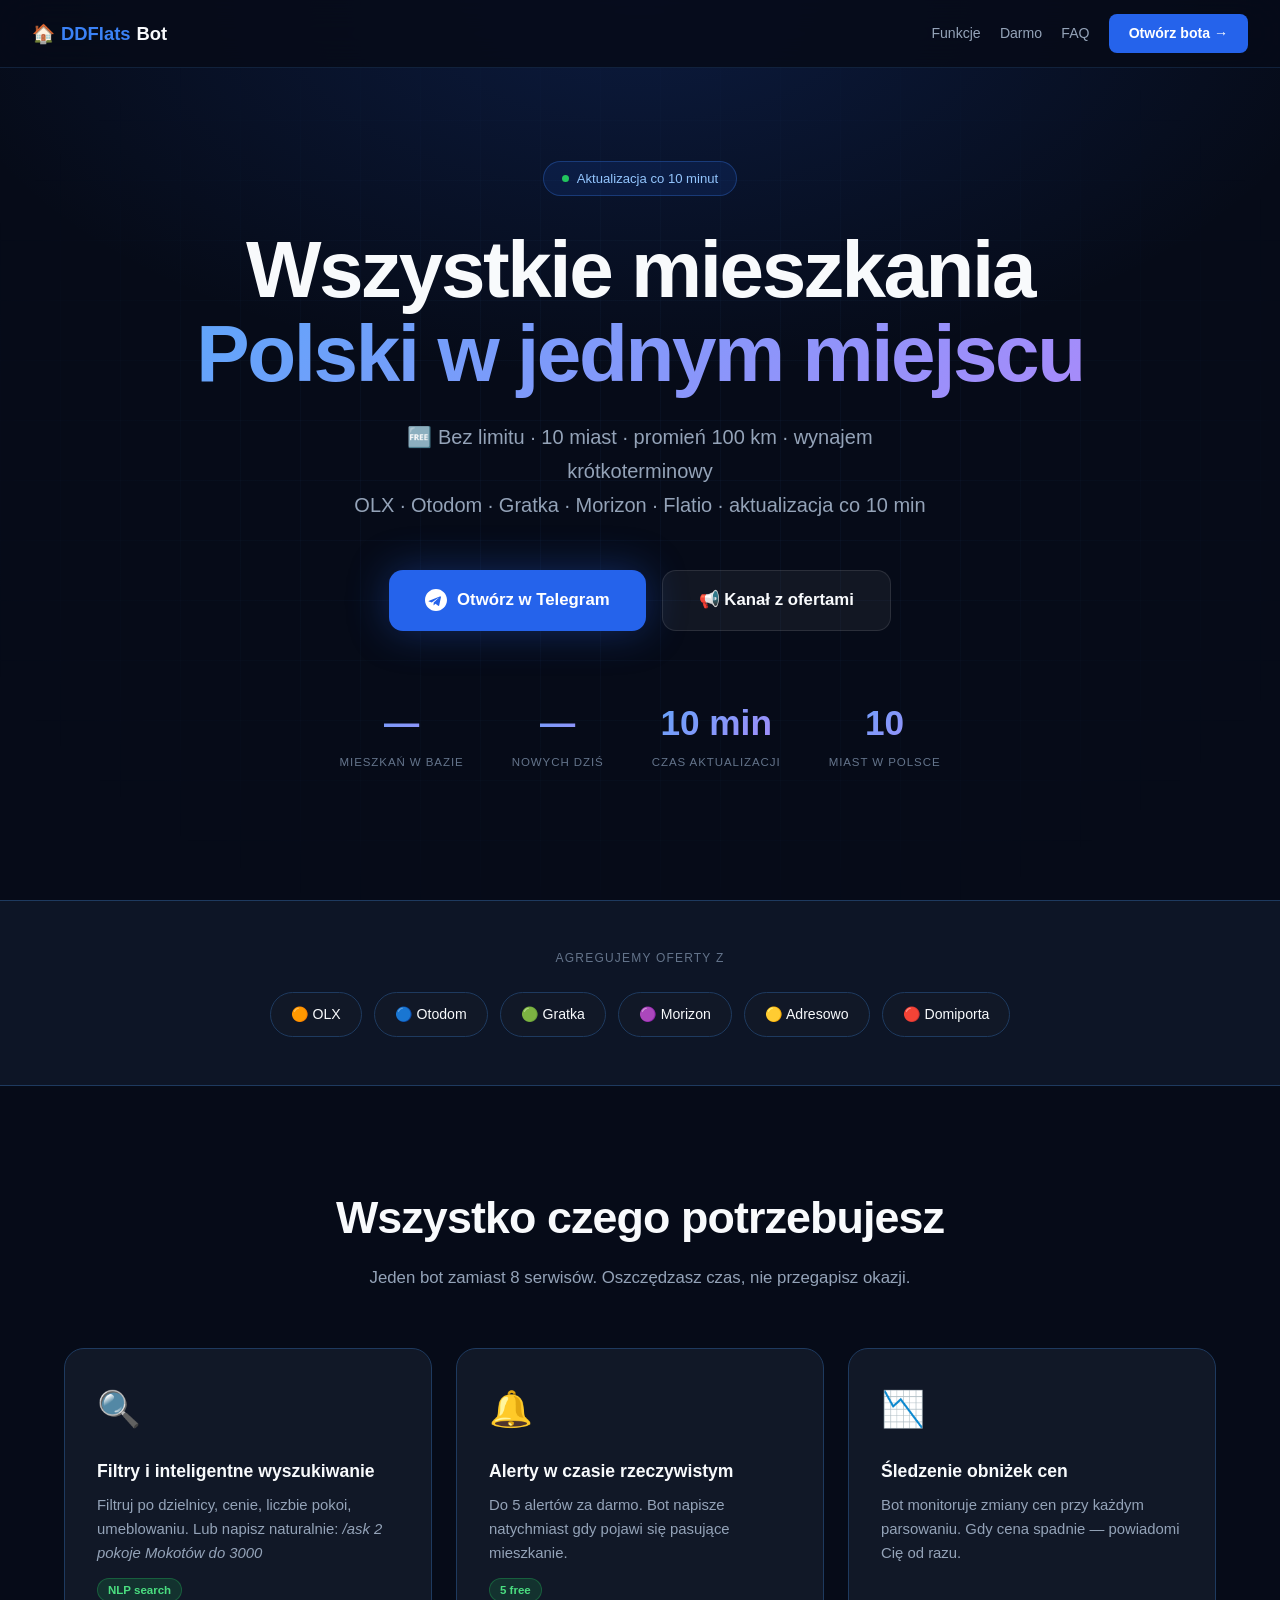
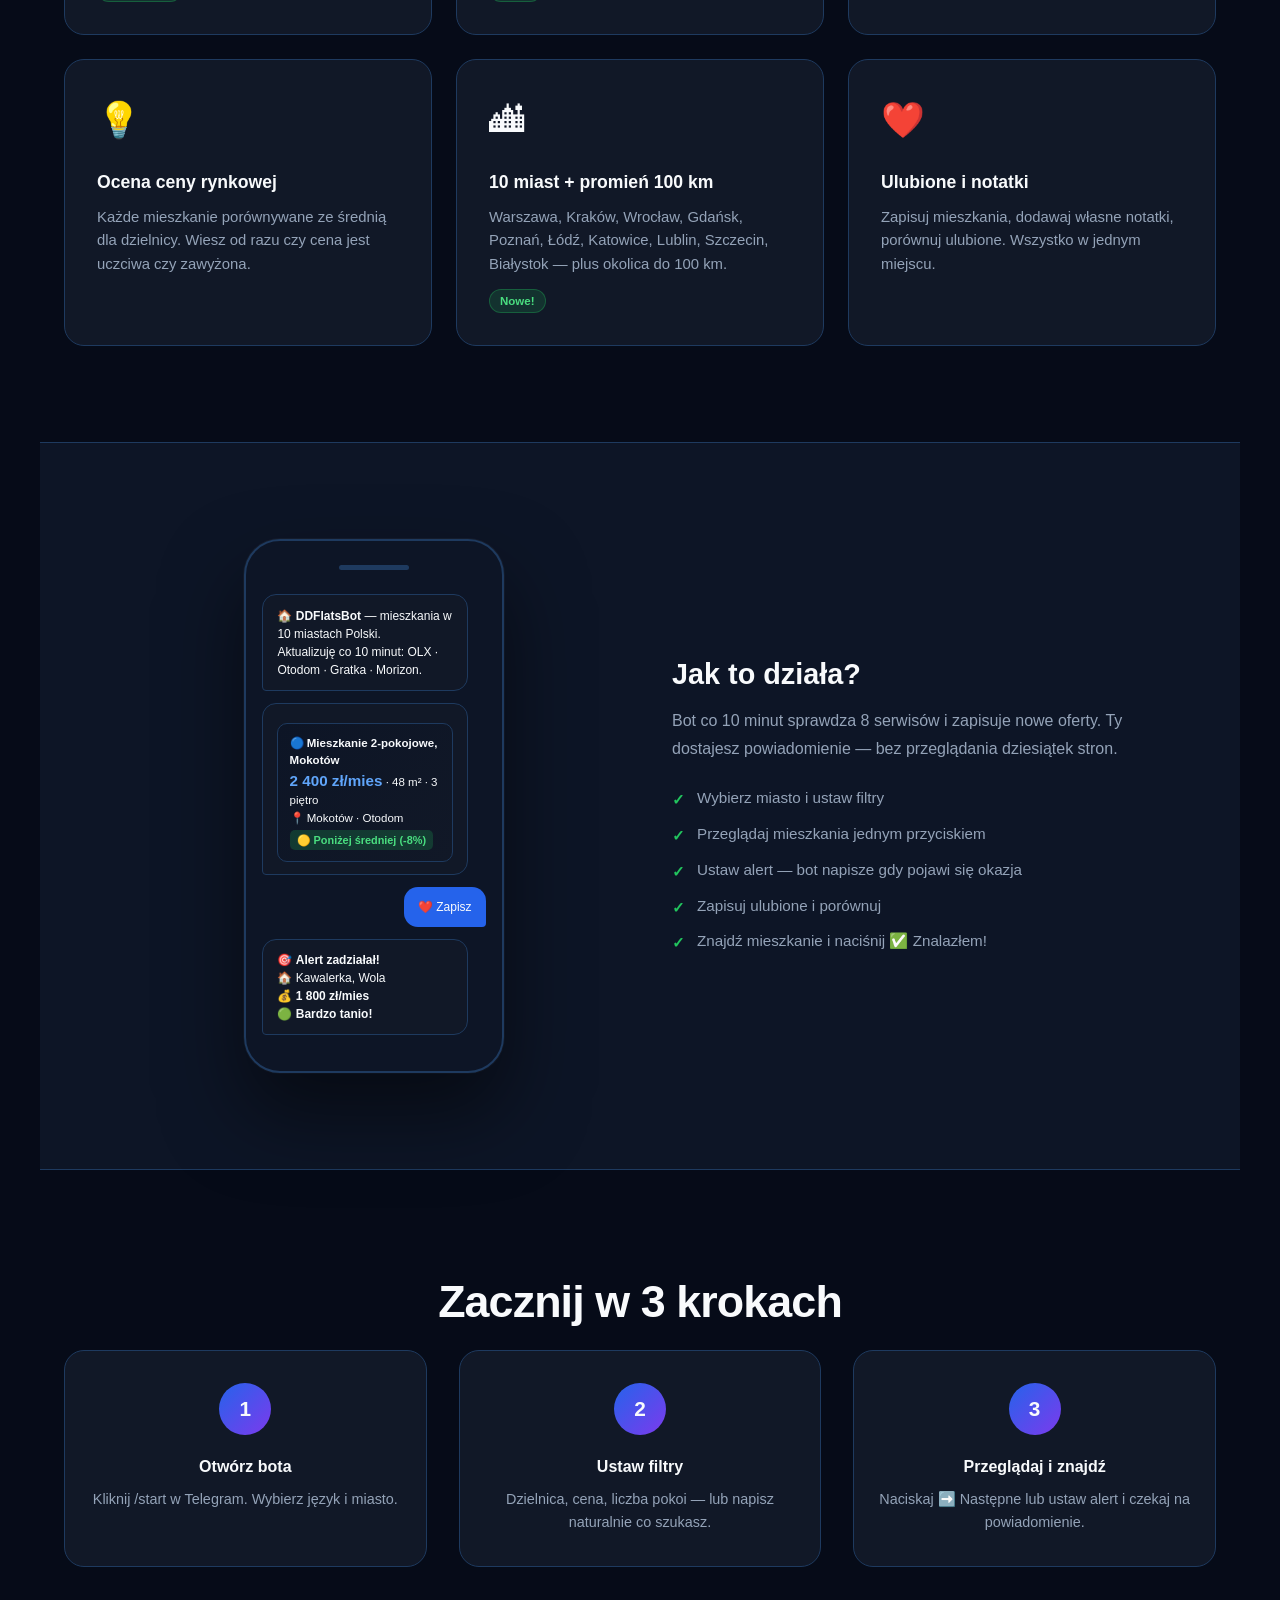
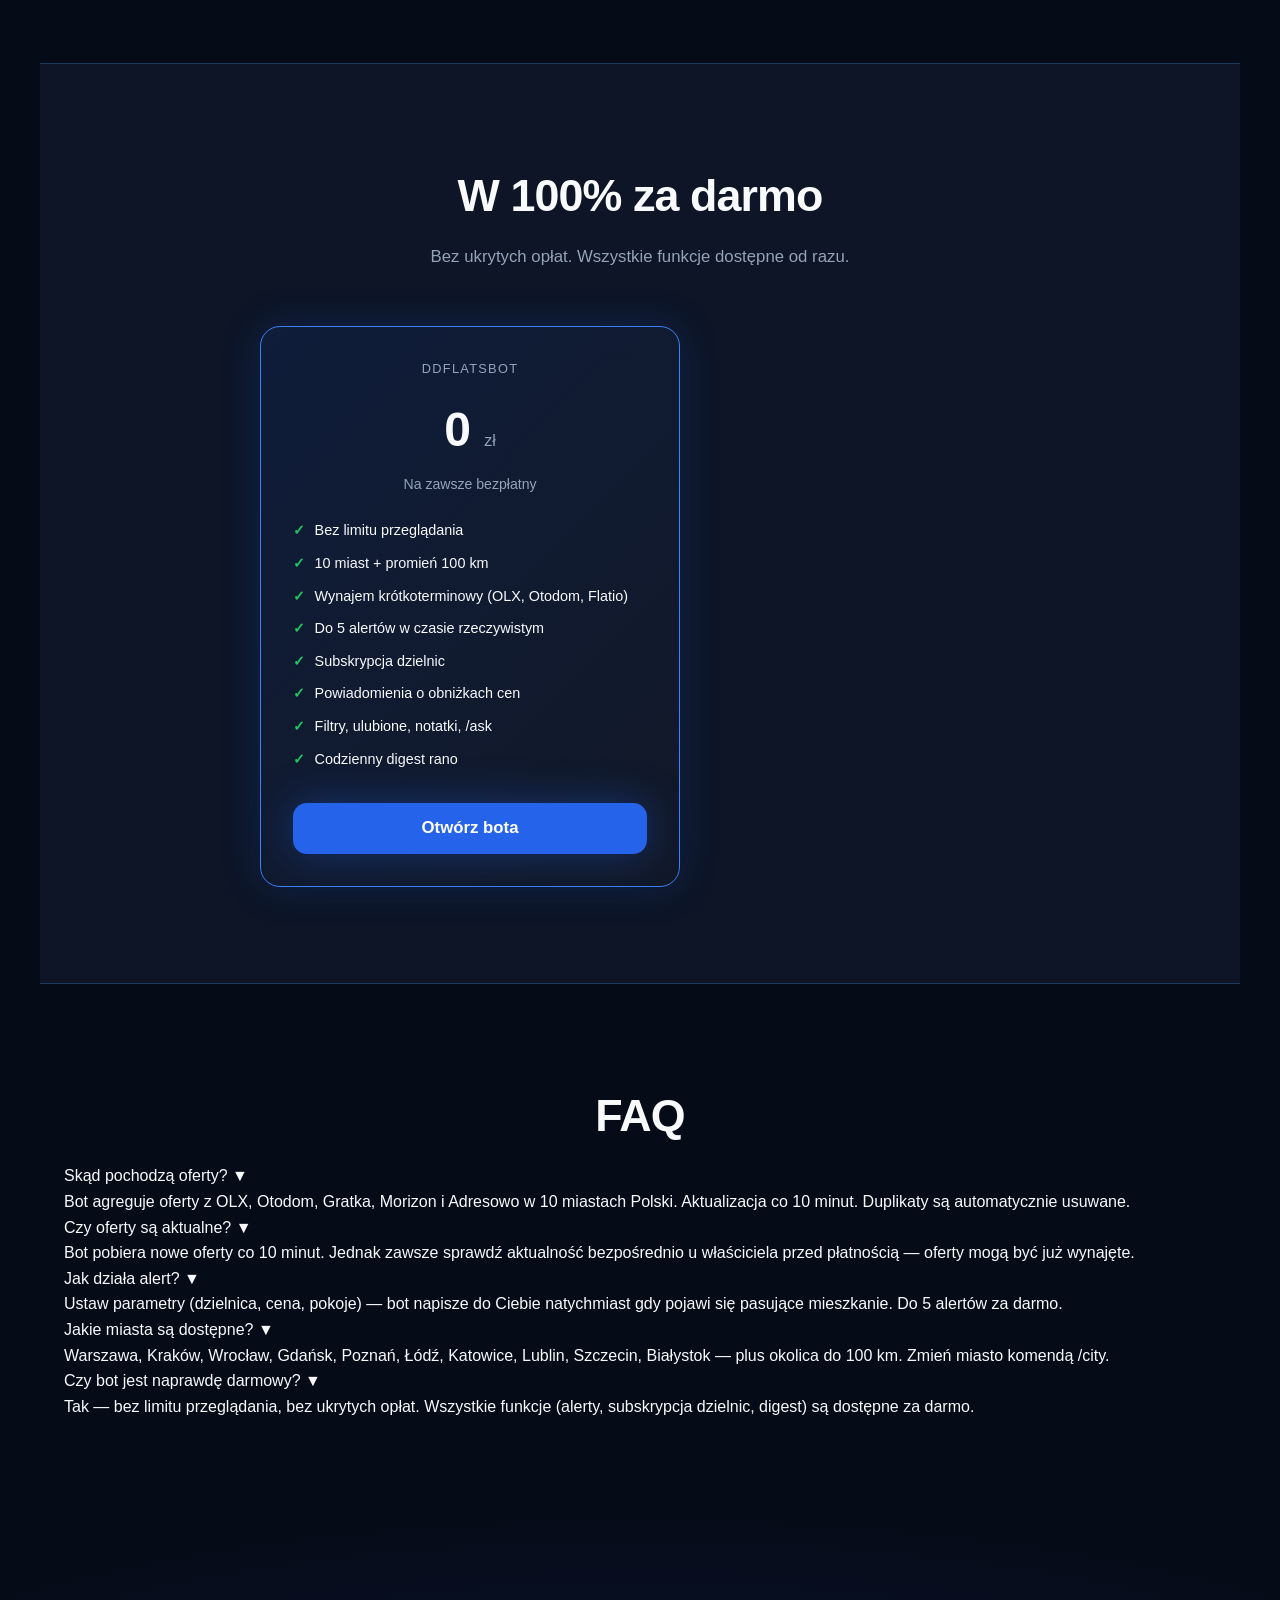
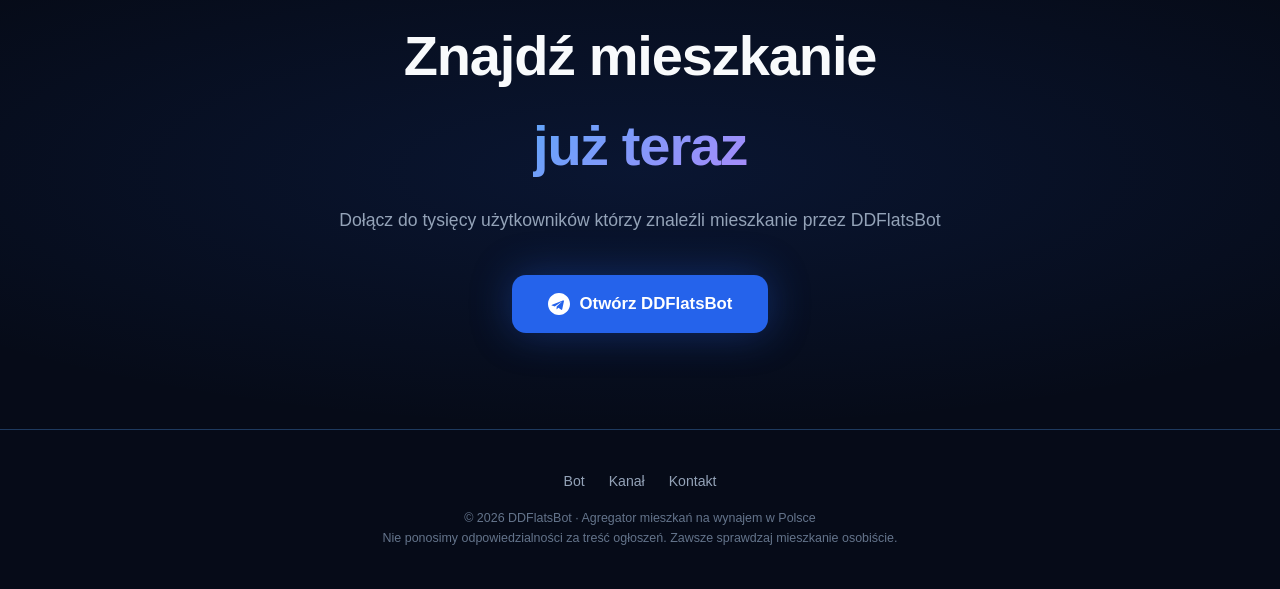
==== commit 7c12c553: "Clean VIP remnants, unify locations, improve settings. Add format_apt_location helper, language pick" ====
--- a/DDFlatsBot/landing/index.html
+++ b/DDFlatsBot/landing/index.html
@@ -7,7 +7,7 @@
 <meta name="ddflats-api" content="https://ddflatsbot.onrender.com">
 <meta name="keywords" content="mieszkania wynajem bot telegram, OLX Otodom wynajem Warszawa, bot mieszkania Polska">
 <meta property="og:title" content="DDFlatsBot — Mieszkania w Polsce">
-<meta property="og:description" content="Wszystkie mieszkania na wynajem w jednym miejscu. OLX · Otodom · Gratka · Morizon. Aktualizacja co 10 minut.">
+<meta property="og:description" content="Darmowy bot Telegram — 10 miast, promień 100 km. OLX · Otodom · Gratka · Morizon · aktualizacja co 10 min.">
 <title>DDFlatsBot — Mieszkania Polska</title>
 <link rel="stylesheet" href="style.css">
 </head>
@@ -31,7 +31,7 @@
     <span id="live-count">Ładowanie...</span>
   </div>
   <h1 class="anim">Wszystkie mieszkania<br><span class="hl">Polski w jednym miejscu</span></h1>
-  <p class="hsub anim">🆓 Bez limitu · 10 miast · promień 100 km · wynajem krótkoterminowy<br>OLX · Otodom · Gratka · Morizon · aktualizacja co 10 min</p>
+  <p class="hsub anim">🆓 Bez limitu · 10 miast · promień 100 km · wynajem krótkoterminowy<br>OLX · Otodom · Gratka · Morizon · Flatio · aktualizacja co 10 min</p>
   <div class="btns anim">
     <a href="https://t.me/DDFlatsBot" class="bp">
       <svg width="22" height="22" viewBox="0 0 24 24" fill="currentColor"><path d="M12 0C5.373 0 0 5.373 0 12s5.373 12 12 12 12-5.373 12-12S18.627 0 12 0zm5.562 8.248l-2.04 9.613c-.15.668-.543.832-1.1.517l-3.05-2.247-1.47 1.415c-.163.163-.3.3-.614.3l.22-3.1 5.63-5.087c.245-.218-.053-.34-.38-.122L7.34 14.6l-2.98-.93c-.648-.203-.66-.648.135-.96l11.63-4.485c.54-.196 1.013.132.837.023z"/></svg>
